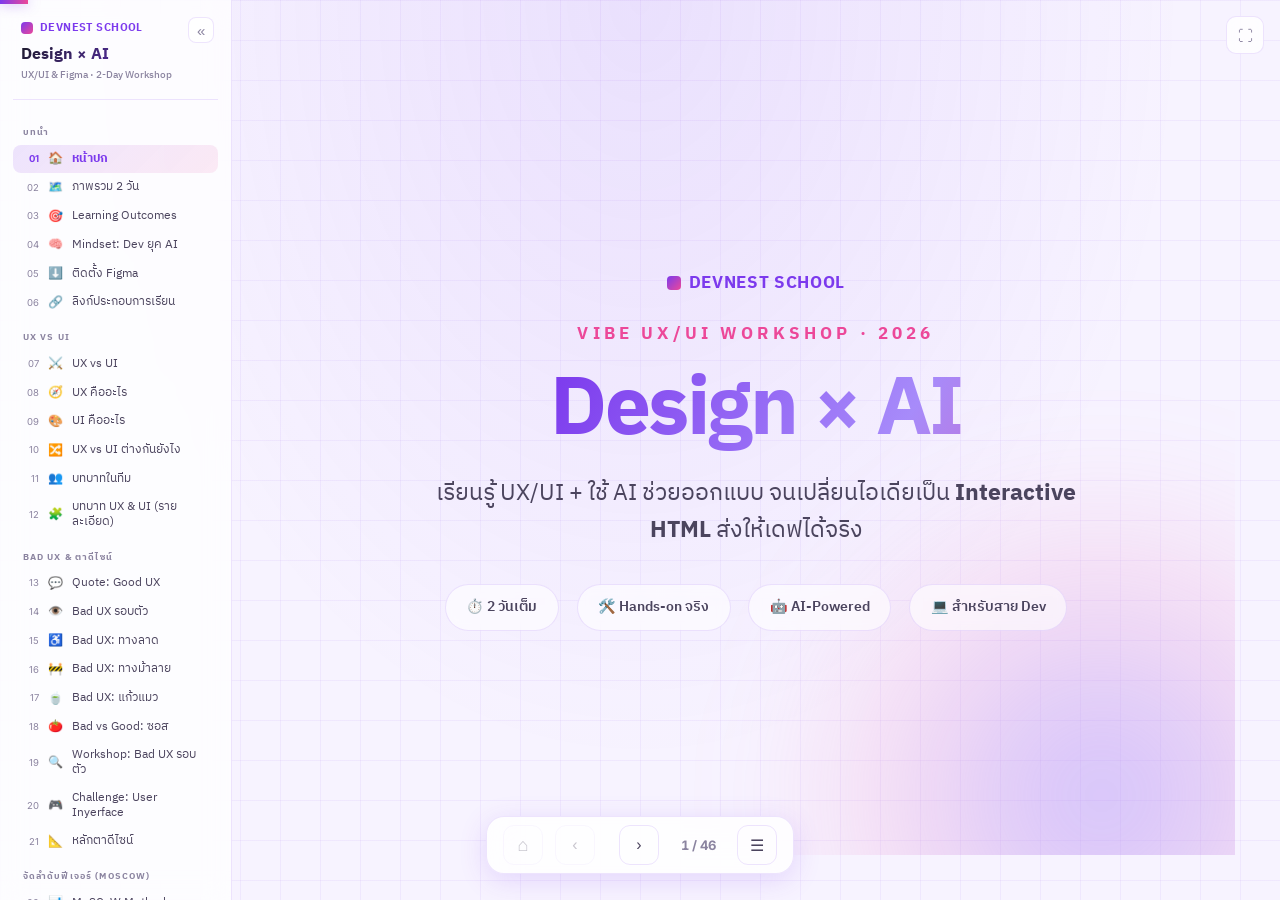
==== index.html @ 83b64055 "Rename workshop file to index.html" ====
<!DOCTYPE html>
<html lang="th">
<head>
<meta charset="UTF-8">
<meta name="viewport" content="width=device-width, initial-scale=1.0">
<title>Design × AI — Vibe UX/UI Workshop · DevNest</title>
<style>
@import url('https://fonts.googleapis.com/css2?family=IBM+Plex+Sans+Thai:wght@300;400;500;600;700&family=Inter:wght@300;400;500;600;700;800;900&display=swap');

:root{
  --primary:#7C3AED; --primary-dark:#5B21B6; --primary-light:#A78BFA;
  --secondary:#EC4899; --secondary-dark:#DB2777; --secondary-light:#F472B6;
  --accent-orange:#F59E0B; --accent-red:#EF4444; --accent-purple:#8B5CF6;
  --accent-pink:#EC4899; --accent-amber:#FBBF24; --accent-cyan:#06B6D4;
  --bg-dark:#F7F3FF; --bg-card:rgba(124,58,237,0.05); --bg-card-hover:rgba(124,58,237,0.10);
  --text-primary:#1E1B2E; --text-secondary:#4B445E; --text-muted:#8B84A0;
  --grid-color:rgba(124,58,237,0.06); --border-color:rgba(124,58,237,0.13);
  --transition-fast:200ms; --transition-normal:350ms; --transition-slow:500ms;
}
*{margin:0;padding:0;box-sizing:border-box;}
body{font-family:'IBM Plex Sans Thai','Inter',sans-serif;background:var(--bg-dark);color:var(--text-primary);overflow:hidden;width:100vw;height:100vh;-webkit-font-smoothing:antialiased;}

/* Grid bg */
.grid-bg{position:fixed;inset:0;background-image:linear-gradient(var(--grid-color) 1px,transparent 1px),linear-gradient(90deg,var(--grid-color) 1px,transparent 1px);background-size:40px 40px;z-index:0;pointer-events:none;}
.grid-bg::after{content:'';position:absolute;inset:0;background:radial-gradient(ellipse at 50% 0%,var(--bg-card-hover) 0%,transparent 60%);}

/* Floating animated blobs */
.blob{position:fixed;border-radius:50%;filter:blur(70px);opacity:0.40;z-index:0;pointer-events:none;}
.blob.b1{width:46vw;height:46vw;left:-12vw;top:-14vw;background:radial-gradient(circle,#A78BFA,transparent 70%);animation:float1 18s ease-in-out infinite;}
.blob.b2{width:40vw;height:40vw;right:-12vw;bottom:-14vw;background:radial-gradient(circle,#F472B6,transparent 70%);animation:float2 22s ease-in-out infinite;}
.blob.b3{width:30vw;height:30vw;right:18vw;top:-8vw;background:radial-gradient(circle,#22D3EE,transparent 70%);opacity:0.22;animation:float3 26s ease-in-out infinite;}
@keyframes float1{0%,100%{transform:translate(0,0) scale(1)}50%{transform:translate(6vw,5vw) scale(1.12)}}
@keyframes float2{0%,100%{transform:translate(0,0) scale(1)}50%{transform:translate(-5vw,-4vw) scale(1.15)}}
@keyframes float3{0%,100%{transform:translate(0,0) scale(1)}50%{transform:translate(-4vw,4vw) scale(0.9)}}

/* Top progress */
.progress-top{position:fixed;top:0;left:0;height:4px;z-index:120;background:linear-gradient(90deg,var(--primary),var(--secondary));box-shadow:0 0 12px rgba(124,58,237,0.5);transition:width var(--transition-slow) ease;width:0;}

/* App layout + Sidebar */
.app{display:flex;width:100vw;height:100vh;position:relative;z-index:1;}
.sidebar{width:clamp(232px,18vw,300px);flex-shrink:0;height:100vh;overflow-y:auto;background:rgba(255,255,255,0.78);backdrop-filter:blur(12px);border-right:1px solid var(--border-color);padding:clamp(16px,1.5vw,24px) clamp(12px,1vw,16px);transition:margin-left 0.32s cubic-bezier(0.4,0,0.2,1);z-index:60;}
.sidebar.hidden{margin-left:calc(-1 * clamp(232px,18vw,300px));}
.sb-head{position:relative;padding:0 8px clamp(12px,1.2vw,18px);border-bottom:1px solid var(--border-color);margin-bottom:clamp(8px,1vw,14px);}
.sb-collapse{position:absolute;top:-2px;right:4px;width:26px;height:26px;border-radius:8px;border:1px solid var(--border-color);background:#fff;color:var(--text-muted);font-size:15px;line-height:1;cursor:pointer;display:flex;align-items:center;justify-content:center;transition:all 0.2s;}
.sb-collapse:hover{color:var(--primary);border-color:var(--primary);}
.sb-logo{display:flex;align-items:center;gap:7px;font-size:clamp(10px,0.85vw,12px);font-weight:800;letter-spacing:0.04em;color:var(--primary);}
.sb-logo .sq{width:12px;height:12px;border-radius:4px;background:linear-gradient(135deg,var(--primary),var(--secondary));}
.sb-title{font-size:clamp(15px,1.25vw,19px);font-weight:800;margin-top:8px;line-height:1.2;background:linear-gradient(135deg,var(--text-primary),var(--primary));-webkit-background-clip:text;-webkit-text-fill-color:transparent;background-clip:text;}
.sb-sub{font-size:clamp(9px,0.78vw,11px);color:var(--text-muted);margin-top:3px;font-weight:500;}
.sb-nav{display:flex;flex-direction:column;gap:1px;}
.sb-group-label{font-size:clamp(8px,0.68vw,10px);font-weight:800;letter-spacing:0.13em;text-transform:uppercase;color:var(--text-muted);margin:clamp(10px,1vw,15px) 0 4px;padding-left:10px;}
.sb-item{display:flex;align-items:center;gap:9px;padding:6px 10px;border-radius:8px;cursor:pointer;font-size:clamp(10.5px,0.9vw,13px);color:var(--text-secondary);line-height:1.3;transition:background 0.15s,color 0.15s;}
.sb-item:hover{background:var(--bg-card-hover);color:var(--text-primary);}
.sb-item.active{background:linear-gradient(135deg,rgba(124,58,237,0.13),rgba(236,72,153,0.10));color:var(--primary);font-weight:700;}
.sb-item .ix{font-size:9.5px;font-family:'Inter',monospace;color:var(--text-muted);min-width:16px;text-align:right;flex-shrink:0;}
.sb-item.active .ix{color:var(--primary);}
.sb-item .ic{font-size:1.05em;flex-shrink:0;}
.sidebar-toggle{position:fixed;top:14px;left:14px;z-index:70;width:36px;height:36px;border-radius:9px;border:1px solid var(--border-color);background:rgba(255,255,255,0.85);backdrop-filter:blur(8px);color:var(--primary);font-size:16px;cursor:pointer;display:flex;align-items:center;justify-content:center;transition:all 0.2s;opacity:0;pointer-events:none;}
.sidebar.hidden ~ .sidebar-toggle{opacity:1;pointer-events:auto;}
.sidebar-toggle:hover{background:#fff;box-shadow:0 4px 14px rgba(124,58,237,0.18);}
.stage{flex:1;min-width:0;height:100vh;position:relative;overflow:hidden;}

/* Presentation */
.presentation{position:relative;width:100%;height:100%;overflow:hidden;z-index:1;}
.slide{position:absolute;inset:0;display:flex;flex-direction:column;padding:clamp(28px,3.5vw,58px);opacity:0;visibility:hidden;transform:translateX(60px);transition:opacity var(--transition-slow) ease,transform var(--transition-slow) cubic-bezier(0.34,1.56,0.64,1),visibility 0s var(--transition-slow);}
.slide.active{opacity:1;visibility:visible;transform:translateX(0);transition-delay:0s;}
.slide.prev{transform:translateX(-60px);}

/* Header */
.slide-header{display:flex;align-items:center;justify-content:space-between;margin-bottom:clamp(18px,2.2vw,32px);flex-shrink:0;}
.slide-badge{display:inline-flex;align-items:center;gap:8px;padding:6px 15px;border-radius:20px;font-size:clamp(10px,1vw,13px);font-weight:600;text-transform:uppercase;letter-spacing:0.05em;background:var(--bg-card);color:var(--primary);border:1px solid var(--border-color);}
.slide-badge .dot{width:6px;height:6px;border-radius:50%;background:var(--primary);}
.slide-badge.work{background:rgba(236,72,153,0.10);color:var(--secondary-dark);border-color:rgba(236,72,153,0.3);}
.slide-badge.work .dot{background:var(--secondary);}
.slide-badge.d2{background:rgba(6,182,212,0.10);color:#0E7490;border-color:rgba(6,182,212,0.3);}
.slide-badge.d2 .dot{background:var(--accent-cyan);}
.slide-number{font-size:clamp(11px,1vw,14px);font-weight:600;color:var(--text-muted);font-family:'Inter',monospace;}

/* Titles */
.slide-title{font-size:clamp(24px,3.4vw,54px);font-weight:800;line-height:1.13;margin-bottom:clamp(8px,1vw,16px);letter-spacing:-0.02em;background:linear-gradient(135deg,var(--text-primary) 0%,var(--primary) 100%);-webkit-background-clip:text;-webkit-text-fill-color:transparent;background-clip:text;}
.slide-subtitle{font-size:clamp(13px,1.4vw,20px);color:var(--text-secondary);font-weight:400;line-height:1.6;max-width:760px;}
.slide-content{flex:1;display:flex;flex-direction:column;justify-content:center;overflow:hidden;}

/* Cover */
.cover-content{display:flex;flex-direction:column;align-items:center;justify-content:center;text-align:center;gap:clamp(14px,1.8vw,26px);}
.cover-kicker{font-size:clamp(12px,1.3vw,18px);font-weight:700;letter-spacing:0.25em;text-transform:uppercase;color:var(--secondary);}
.cover-title{font-size:clamp(40px,6.4vw,98px);font-weight:900;letter-spacing:-0.03em;line-height:0.98;background:linear-gradient(120deg,var(--primary) 0%,var(--primary-light) 35%,var(--secondary) 70%,var(--accent-amber) 100%);-webkit-background-clip:text;-webkit-text-fill-color:transparent;background-clip:text;animation:shimmer 5s ease infinite;background-size:240% 240%;}
.cover-subtitle{font-size:clamp(14px,1.8vw,25px);color:var(--text-secondary);font-weight:400;max-width:640px;line-height:1.6;}
.cover-roles{display:flex;gap:clamp(10px,1.4vw,20px);margin-top:clamp(6px,1vw,14px);flex-wrap:wrap;justify-content:center;}
.role-chip{padding:clamp(8px,0.8vw,13px) clamp(16px,1.6vw,28px);border-radius:50px;font-size:clamp(11px,1.1vw,15px);font-weight:600;border:1px solid var(--border-color);background:rgba(255,255,255,0.6);backdrop-filter:blur(6px);color:var(--text-secondary);transition:all var(--transition-fast) ease;}
.role-chip:hover{transform:translateY(-3px) scale(1.06);color:var(--primary);box-shadow:0 8px 22px rgba(124,58,237,0.18);}
.cover-logo{font-size:clamp(13px,1.3vw,17px);font-weight:800;letter-spacing:0.04em;color:var(--primary);display:flex;align-items:center;gap:8px;}
.cover-logo .sq{width:14px;height:14px;border-radius:4px;background:linear-gradient(135deg,var(--primary),var(--secondary));}

/* Section divider */
.divider-content{display:flex;flex-direction:column;align-items:center;justify-content:center;text-align:center;gap:clamp(14px,1.6vw,22px);height:100%;position:relative;}
.divider-eyebrow{font-size:clamp(12px,1.3vw,17px);font-weight:700;letter-spacing:0.22em;text-transform:uppercase;color:var(--secondary);}
.divider-title{font-size:clamp(38px,6.2vw,104px);font-weight:900;letter-spacing:-0.03em;line-height:0.98;background:linear-gradient(120deg,var(--primary),var(--secondary),var(--primary-light));-webkit-background-clip:text;-webkit-text-fill-color:transparent;background-clip:text;animation:shimmer 4s ease infinite;background-size:220% 220%;}
.divider-sub{font-size:clamp(14px,1.7vw,23px);color:var(--text-secondary);max-width:680px;line-height:1.55;}
.divider-meme{position:absolute;border-radius:14px;box-shadow:0 16px 40px rgba(30,27,46,0.22);border:5px solid #fff;object-fit:cover;transform:rotate(-6deg);max-height:clamp(120px,20vh,230px);}
.divider-meme.r1{right:clamp(20px,5vw,90px);bottom:clamp(24px,6vh,80px);transform:rotate(7deg);}
.divider-meme.l1{left:clamp(20px,5vw,80px);top:clamp(40px,8vh,110px);transform:rotate(-8deg);}

/* End */
.end-content{display:flex;flex-direction:column;align-items:center;justify-content:center;text-align:center;gap:22px;}
.end-title{font-size:clamp(40px,6.4vw,96px);font-weight:900;background:linear-gradient(135deg,var(--primary),var(--secondary),var(--accent-amber));-webkit-background-clip:text;-webkit-text-fill-color:transparent;background-clip:text;animation:shimmer 3s ease infinite;background-size:220% 220%;}

/* Cards */
.cards-grid{display:grid;gap:clamp(12px,1.4vw,20px);max-width:1240px;margin:0 auto;width:100%;}
.cards-grid.cols-2{grid-template-columns:repeat(2,1fr);}
.cards-grid.cols-3{grid-template-columns:repeat(3,1fr);}
.cards-grid.cols-4{grid-template-columns:repeat(4,1fr);}
.card{padding:clamp(15px,1.7vw,26px);border-radius:16px;border:1px solid var(--border-color);background:rgba(255,255,255,0.55);backdrop-filter:blur(6px);transition:all var(--transition-fast) ease;position:relative;overflow:hidden;}
.card::before{content:'';position:absolute;top:0;left:0;width:100%;height:3px;background:linear-gradient(90deg,var(--primary),var(--secondary));opacity:0;transition:opacity var(--transition-fast) ease;}
.card:hover{transform:translateY(-5px);background:rgba(255,255,255,0.9);box-shadow:0 14px 34px rgba(124,58,237,0.14);}
.card:hover::before{opacity:1;}
.card-icon{font-size:clamp(24px,2.5vw,40px);margin-bottom:clamp(7px,1vw,12px);display:block;}
.card-title{font-size:clamp(13px,1.3vw,18px);font-weight:700;margin-bottom:clamp(4px,0.5vw,8px);}
.card-desc{font-size:clamp(10px,1vw,14px);color:var(--text-secondary);line-height:1.6;}
.card-tag{display:inline-block;padding:3px 10px;border-radius:12px;font-size:clamp(9px,0.8vw,12px);font-weight:600;margin-top:8px;}
.tag-blue{background:var(--bg-card-hover);color:var(--primary);}
.tag-green{background:rgba(16,185,129,0.12);color:#0E9F6E;}
.tag-orange{background:rgba(245,158,11,0.15);color:var(--accent-orange);}
.tag-red{background:rgba(239,68,68,0.12);color:var(--accent-red);}
.tag-pink{background:rgba(236,72,153,0.12);color:var(--secondary-dark);}

/* Flow */
.flow-container{display:flex;flex-direction:column;gap:clamp(12px,1.4vw,20px);max-width:1240px;margin:0 auto;width:100%;}
.flow-row{display:flex;align-items:center;gap:clamp(6px,0.8vw,12px);flex-wrap:wrap;justify-content:center;}
.flow-step{display:flex;align-items:center;gap:clamp(6px,0.6vw,10px);padding:clamp(11px,1.1vw,18px) clamp(15px,1.5vw,24px);border-radius:12px;font-size:clamp(11px,1.1vw,15px);font-weight:600;transition:all var(--transition-fast) ease;white-space:nowrap;border:1px solid var(--border-color);background:rgba(255,255,255,0.6);}
.flow-step:hover{transform:translateY(-3px);background:#fff;box-shadow:0 10px 24px rgba(124,58,237,0.14);}
.flow-step .icon{font-size:clamp(15px,1.5vw,22px);}
.flow-arrow{color:var(--secondary);font-size:clamp(15px,1.6vw,24px);flex-shrink:0;font-weight:800;}

/* Two col */
.two-col{display:grid;grid-template-columns:1fr 1fr;gap:clamp(18px,2.4vw,40px);max-width:1240px;margin:0 auto;width:100%;}
.col-section{display:flex;flex-direction:column;gap:clamp(10px,1.2vw,16px);}
.section-label{font-size:clamp(10px,0.9vw,13px);font-weight:700;text-transform:uppercase;letter-spacing:0.1em;color:var(--text-muted);margin-bottom:clamp(6px,0.8vw,12px);padding-bottom:8px;border-bottom:1px solid var(--border-color);}

/* Bullet */
.bullet-list{list-style:none;display:flex;flex-direction:column;gap:clamp(8px,0.8vw,12px);}
.bullet-list li{display:flex;align-items:flex-start;gap:clamp(8px,0.8vw,12px);font-size:clamp(11px,1.1vw,15px);color:var(--text-secondary);line-height:1.55;}
.bullet-list li .bullet{width:7px;height:7px;border-radius:50%;background:linear-gradient(135deg,var(--primary),var(--secondary));flex-shrink:0;margin-top:7px;}

/* Split / mini cards */
.split-row{display:flex;gap:clamp(10px,1.4vw,22px);justify-content:center;flex-wrap:wrap;}
.mini-card{flex:1;min-width:220px;max-width:380px;padding:clamp(15px,1.6vw,26px);border-radius:16px;border:1px solid var(--border-color);background:rgba(255,255,255,0.6);transition:all var(--transition-fast) ease;}
.mini-card:hover{transform:translateY(-4px);box-shadow:0 12px 30px rgba(124,58,237,0.13);}
.mini-card-title{font-size:clamp(13px,1.3vw,18px);font-weight:700;margin-bottom:10px;display:flex;align-items:center;gap:8px;}
.mini-card ul{list-style:none;display:flex;flex-direction:column;gap:6px;}
.mini-card ul li{font-size:clamp(10px,1vw,14px);color:var(--text-secondary);padding-left:16px;position:relative;line-height:1.5;}
.mini-card ul li::before{content:'\203A';position:absolute;left:0;color:var(--primary);font-weight:800;}

/* Agenda */
.agenda-list{display:flex;flex-direction:column;gap:clamp(10px,1.2vw,16px);max-width:820px;margin:0 auto;width:100%;}
.agenda-item{display:flex;align-items:center;gap:clamp(14px,1.8vw,22px);padding:clamp(13px,1.4vw,22px) clamp(16px,1.8vw,26px);border-radius:16px;border:1px solid var(--border-color);background:rgba(255,255,255,0.6);transition:all var(--transition-fast) ease;}
.agenda-item:hover{transform:translateX(6px);background:#fff;box-shadow:0 10px 26px rgba(124,58,237,0.13);}
.agenda-num{width:clamp(38px,3.6vw,52px);height:clamp(38px,3.6vw,52px);border-radius:14px;display:flex;align-items:center;justify-content:center;font-size:clamp(15px,1.5vw,22px);font-weight:800;flex-shrink:0;color:white;background:linear-gradient(135deg,var(--primary),var(--primary-light));}
.agenda-item:nth-child(2) .agenda-num{background:linear-gradient(135deg,var(--secondary),var(--secondary-light));}
.agenda-text{font-size:clamp(13px,1.4vw,19px);font-weight:700;}
.agenda-sub{font-size:clamp(10px,1vw,14px);color:var(--text-secondary);margin-top:3px;}

/* Quote */
.quote-block{max-width:860px;margin:0 auto;text-align:center;padding:clamp(24px,3.2vw,52px);}
.quote-text{font-size:clamp(20px,2.7vw,40px);font-weight:600;line-height:1.5;color:var(--text-primary);position:relative;}
.quote-text .em{background:linear-gradient(120deg,var(--primary),var(--secondary));-webkit-background-clip:text;-webkit-text-fill-color:transparent;background-clip:text;}
.quote-text::before{content:'\201C';font-size:clamp(60px,7vw,120px);color:var(--primary);opacity:0.16;position:absolute;top:clamp(-30px,-3vw,-46px);left:clamp(-14px,-1.4vw,-26px);font-family:Georgia,serif;line-height:1;}
.quote-author{margin-top:clamp(14px,1.8vw,26px);font-size:clamp(12px,1.2vw,16px);font-weight:600;color:var(--primary);}

/* Definition layout (UX/UI) */
.def-wrap{display:grid;grid-template-columns:0.85fr 1.15fr;gap:clamp(20px,3vw,52px);align-items:center;max-width:1240px;margin:0 auto;width:100%;}
.def-left{display:flex;flex-direction:column;gap:clamp(8px,1vw,16px);}
.def-tag{font-size:clamp(10px,0.9vw,13px);font-weight:700;letter-spacing:0.18em;text-transform:uppercase;color:var(--secondary);}
.def-big{font-size:clamp(48px,7vw,120px);font-weight:900;line-height:0.95;background:linear-gradient(135deg,var(--primary),var(--secondary));-webkit-background-clip:text;-webkit-text-fill-color:transparent;background-clip:text;}
.def-en{font-size:clamp(13px,1.3vw,18px);color:var(--text-muted);font-weight:500;}
.def-quote{padding:clamp(18px,2.2vw,32px);border-radius:18px;background:rgba(255,255,255,0.65);border:1px solid var(--border-color);font-size:clamp(15px,1.7vw,24px);font-weight:600;line-height:1.5;text-align:center;box-shadow:0 12px 30px rgba(124,58,237,0.08);}
.def-quote .em{color:var(--primary);}
.def-cards{display:grid;grid-template-columns:1fr 1fr;gap:clamp(8px,1vw,14px);margin-top:clamp(10px,1.4vw,18px);}
.def-mini{display:flex;align-items:center;gap:10px;padding:clamp(9px,1vw,15px) clamp(11px,1.2vw,18px);border-radius:12px;background:rgba(255,255,255,0.6);border:1px solid var(--border-color);}
.def-mini .di{font-size:clamp(16px,1.7vw,24px);}
.def-mini .dt{font-size:clamp(11px,1.1vw,15px);font-weight:700;}
.def-mini .ds{font-size:clamp(9px,0.85vw,12px);color:var(--text-muted);}
.def-goal{margin-top:clamp(10px,1.4vw,18px);padding:clamp(11px,1.3vw,18px);border-radius:14px;text-align:center;font-weight:700;color:#fff;font-size:clamp(13px,1.3vw,18px);background:linear-gradient(120deg,var(--primary),var(--secondary));}

/* Polaroid (bad UX images) */
.polaroid-row{display:flex;gap:clamp(14px,2.2vw,40px);justify-content:center;align-items:flex-start;flex-wrap:wrap;}
.polaroid{background:#fff;padding:clamp(8px,0.9vw,14px) clamp(8px,0.9vw,14px) clamp(28px,2.6vw,42px);border-radius:6px;box-shadow:0 18px 44px rgba(30,27,46,0.24);transition:all var(--transition-normal) ease;position:relative;}
.polaroid:nth-child(odd){transform:rotate(-3deg);}
.polaroid:nth-child(even){transform:rotate(3deg);}
.polaroid:hover{transform:rotate(0deg) scale(1.05);z-index:5;box-shadow:0 26px 60px rgba(30,27,46,0.32);}
.polaroid img{display:block;max-height:clamp(180px,30vh,340px);max-width:clamp(220px,30vw,420px);object-fit:cover;border-radius:3px;cursor:zoom-in;}
.polaroid .cap{position:absolute;bottom:clamp(6px,0.8vw,12px);left:0;right:0;text-align:center;font-size:clamp(11px,1.1vw,15px);font-weight:600;color:#3a3550;font-family:'IBM Plex Sans Thai',sans-serif;}
.stamp{position:absolute;top:clamp(-10px,-1vw,-16px);right:clamp(-10px,-1vw,-16px);background:var(--accent-red);color:#fff;font-weight:900;font-size:clamp(11px,1.2vw,17px);padding:6px 13px;border-radius:8px;transform:rotate(9deg);box-shadow:0 6px 16px rgba(239,68,68,0.4);letter-spacing:0.05em;z-index:6;}
.stamp.good{background:#10B981;box-shadow:0 6px 16px rgba(16,185,129,0.4);transform:rotate(-7deg);}

/* analysis panel beside image */
.ba-wrap{display:grid;grid-template-columns:1fr 0.95fr;gap:clamp(20px,3vw,56px);align-items:center;max-width:1240px;margin:0 auto;width:100%;}
.ba-points{display:flex;flex-direction:column;gap:clamp(10px,1.2vw,16px);}
.ba-point{display:flex;gap:12px;align-items:flex-start;padding:clamp(11px,1.2vw,18px);border-radius:13px;background:rgba(255,255,255,0.6);border:1px solid var(--border-color);}
.ba-point .em{font-size:clamp(18px,1.9vw,26px);flex-shrink:0;}
.ba-point .tt{font-size:clamp(12px,1.2vw,16px);font-weight:700;margin-bottom:2px;}
.ba-point .dd{font-size:clamp(10px,1vw,13px);color:var(--text-secondary);line-height:1.5;}

/* eq-row (dev mental model) */
.eq-list{display:flex;flex-direction:column;gap:clamp(9px,1.1vw,15px);max-width:1080px;margin:0 auto;width:100%;}
.eq-row{display:grid;grid-template-columns:1fr auto 1fr;gap:clamp(10px,1.4vw,22px);align-items:center;}
.eq-side{padding:clamp(11px,1.2vw,18px) clamp(13px,1.4vw,22px);border-radius:13px;border:1px solid var(--border-color);display:flex;align-items:center;gap:10px;font-weight:700;font-size:clamp(11px,1.2vw,16px);}
.eq-fig{background:rgba(124,58,237,0.08);color:var(--primary);}
.eq-code{background:rgba(6,182,212,0.08);color:#0E7490;font-family:'Inter',monospace;}
.eq-side .ei{font-size:clamp(16px,1.7vw,24px);}
.eq-eq{font-size:clamp(16px,1.7vw,26px);font-weight:900;color:var(--secondary);text-align:center;}

/* VS comparison */
.vs-wrap{position:relative;display:flex;align-items:stretch;justify-content:center;max-width:1120px;margin:0 auto;width:100%;gap:clamp(24px,3.4vw,56px);}
.vs-card{flex:1;background:rgba(255,255,255,0.62);border:1px solid var(--border-color);border-radius:22px;padding:clamp(20px,2.4vw,40px);display:flex;flex-direction:column;gap:clamp(10px,1.2vw,18px);transition:all 0.2s ease;box-shadow:0 10px 30px rgba(124,58,237,0.06);}
.vs-card:hover{transform:translateY(-5px);box-shadow:0 20px 46px rgba(124,58,237,0.14);}
.vs-icon{width:clamp(48px,4.2vw,66px);height:clamp(48px,4.2vw,66px);border-radius:18px;display:flex;align-items:center;justify-content:center;font-size:clamp(24px,2.4vw,36px);color:#fff;box-shadow:0 8px 20px rgba(124,58,237,0.18);}
.vs-title{font-size:clamp(20px,2.2vw,32px);font-weight:800;line-height:1.1;}
.vs-tag{font-size:clamp(10px,1vw,14px);font-weight:700;text-transform:uppercase;letter-spacing:0.08em;margin-top:3px;}
.vs-list{list-style:none;display:flex;flex-direction:column;gap:clamp(9px,1vw,15px);margin-top:clamp(4px,0.6vw,10px);}
.vs-list li{position:relative;padding-left:24px;font-size:clamp(12px,1.2vw,16px);color:var(--text-secondary);line-height:1.5;}
.vs-list li::before{content:'✓';position:absolute;left:0;top:0;font-weight:800;color:var(--primary);}
.vs-card.lo .vs-list li::before{color:#64748B;}
.vs-badge{position:absolute;left:50%;top:50%;transform:translate(-50%,-50%);width:clamp(50px,5vw,76px);height:clamp(50px,5vw,76px);border-radius:50%;background:linear-gradient(135deg,var(--primary),var(--secondary));color:#fff;font-weight:900;font-family:'Inter',sans-serif;display:flex;align-items:center;justify-content:center;font-size:clamp(14px,1.5vw,22px);box-shadow:0 12px 30px rgba(124,58,237,0.32);border:4px solid var(--bg-dark);z-index:4;letter-spacing:0.02em;}

/* highlight box (workshops/challenge) */
.hero-box{max-width:1040px;margin:0 auto;width:100%;border-radius:22px;padding:clamp(20px,2.6vw,40px);background:linear-gradient(135deg,rgba(124,58,237,0.10),rgba(236,72,153,0.10));border:1.5px solid var(--border-color);position:relative;overflow:hidden;}
.hero-box.pink{background:linear-gradient(135deg,rgba(236,72,153,0.13),rgba(245,158,11,0.10));border-color:rgba(236,72,153,0.3);}
.hero-mission{font-size:clamp(10px,0.95vw,13px);font-weight:700;letter-spacing:0.15em;text-transform:uppercase;color:var(--secondary-dark);margin-bottom:8px;}
.hero-title{font-size:clamp(20px,2.6vw,38px);font-weight:800;line-height:1.15;margin-bottom:clamp(10px,1.2vw,16px);}
.hero-desc{font-size:clamp(12px,1.3vw,17px);color:var(--text-secondary);line-height:1.6;margin-bottom:clamp(12px,1.4vw,20px);max-width:760px;}
.hero-chips{display:flex;gap:8px;flex-wrap:wrap;}
.hero-chip{padding:7px 15px;border-radius:30px;font-size:clamp(10px,1vw,14px);font-weight:600;background:#fff;border:1px solid var(--border-color);color:var(--text-secondary);}
.hero-link{display:inline-flex;align-items:center;gap:8px;margin-top:clamp(12px,1.4vw,18px);padding:clamp(10px,1.1vw,15px) clamp(16px,1.8vw,26px);border-radius:30px;background:linear-gradient(135deg,var(--primary),var(--secondary));color:#fff;font-weight:700;font-size:clamp(12px,1.2vw,16px);text-decoration:none;box-shadow:0 10px 26px rgba(124,58,237,0.28);transition:all var(--transition-fast) ease;}
.hero-link:hover{transform:translateY(-3px) scale(1.03);box-shadow:0 16px 34px rgba(124,58,237,0.36);}
.prize{display:inline-flex;align-items:center;gap:8px;margin-top:14px;padding:8px 16px;border-radius:30px;background:rgba(251,191,36,0.18);border:1px solid rgba(251,191,36,0.4);color:#B45309;font-weight:700;font-size:clamp(11px,1.1vw,15px);}

/* pill list (resources/links) */
.link-card{display:flex;align-items:center;gap:clamp(12px,1.4vw,18px);padding:clamp(13px,1.4vw,20px);border-radius:15px;background:rgba(255,255,255,0.6);border:1px solid var(--border-color);transition:all var(--transition-fast) ease;text-decoration:none;color:inherit;cursor:pointer;}
.link-card:hover{transform:translateY(-3px);box-shadow:0 12px 28px rgba(124,58,237,0.16);border-color:var(--primary);}
.link-card:hover .link-ext{color:var(--primary);transform:translate(2px,-2px);}
.link-ext{margin-left:auto;font-size:clamp(15px,1.5vw,20px);color:var(--text-muted);flex-shrink:0;transition:all var(--transition-fast) ease;}
.link-ic{width:clamp(40px,3.6vw,52px);height:clamp(40px,3.6vw,52px);border-radius:13px;display:flex;align-items:center;justify-content:center;font-size:clamp(18px,1.8vw,26px);flex-shrink:0;background:linear-gradient(135deg,var(--primary),var(--secondary));color:#fff;}
.link-t{font-size:clamp(13px,1.3vw,17px);font-weight:700;}
.link-s{font-size:clamp(10px,1vw,13px);color:var(--text-muted);word-break:break-all;}

/* kbd */
.kbd{display:inline-block;padding:2px 9px;border-radius:6px;background:#fff;border:1px solid var(--border-color);border-bottom-width:2px;font-family:'Inter',monospace;font-size:0.85em;font-weight:700;color:var(--primary);}

/* inline hl */
.hl{font-weight:800;}
.hl-blue{color:var(--primary);}.hl-pink{color:var(--secondary-dark);}.hl-orange{color:var(--accent-orange);}.hl-red{color:var(--accent-red);}.hl-cyan{color:#0E7490;}

/* floating meme on content slides */
.corner-meme{position:absolute;border-radius:12px;border:4px solid #fff;box-shadow:0 12px 30px rgba(30,27,46,0.2);max-height:clamp(90px,15vh,170px);object-fit:cover;z-index:2;transform:rotate(5deg);}
.corner-meme.br{right:clamp(18px,3vw,50px);bottom:clamp(60px,9vh,90px);}
.corner-meme.tr{right:clamp(18px,3vw,46px);top:clamp(70px,10vh,110px);transform:rotate(-5deg);}

/* nav bar */
.nav-bar{position:fixed;bottom:clamp(14px,2vw,26px);left:50%;transform:translateX(-50%);display:flex;align-items:center;gap:12px;padding:8px 16px;border-radius:18px;background:rgba(255,255,255,0.85);backdrop-filter:blur(16px);border:1px solid var(--border-color);box-shadow:0 6px 28px rgba(124,58,237,0.16);z-index:100;}
.nav-btn{width:40px;height:40px;border-radius:11px;border:1px solid var(--border-color);background:transparent;color:var(--text-secondary);font-size:16px;cursor:pointer;display:flex;align-items:center;justify-content:center;transition:all var(--transition-fast) ease;}
.nav-btn:hover{background:var(--bg-card-hover);color:var(--primary);}
.nav-btn:active{transform:scale(0.92);}
.nav-btn:disabled{opacity:0.3;cursor:not-allowed;}
.nav-progress{display:flex;align-items:center;gap:4px;}
.nav-dot{width:8px;height:8px;border-radius:50%;background:var(--text-muted);opacity:0.3;transition:all var(--transition-fast) ease;cursor:pointer;}
.nav-dot.active{background:var(--primary);opacity:1;width:22px;border-radius:4px;}
.nav-counter{font-size:13px;font-weight:700;color:var(--text-muted);font-family:'Inter',monospace;font-variant-numeric:tabular-nums;min-width:54px;text-align:center;}

/* dropdown */
.page-dropdown{position:fixed;bottom:clamp(72px,8vw,96px);left:50%;transform:translateX(-50%) translateY(10px);background:rgba(255,255,255,0.97);backdrop-filter:blur(16px);box-shadow:0 8px 34px rgba(124,58,237,0.18);border:1px solid var(--border-color);border-radius:16px;padding:8px;z-index:101;max-height:64vh;overflow-y:auto;min-width:320px;opacity:0;visibility:hidden;transition:all var(--transition-fast) ease;}
.page-dropdown.open{opacity:1;visibility:visible;transform:translateX(-50%) translateY(0);}
.page-dropdown-item{display:flex;align-items:center;gap:10px;padding:8px 14px;border-radius:9px;cursor:pointer;font-size:13px;color:var(--text-secondary);transition:all var(--transition-fast) ease;}
.page-dropdown-item:hover{background:var(--bg-card-hover);color:var(--text-primary);}
.page-dropdown-item.active{background:var(--bg-card-hover);color:var(--primary);font-weight:600;}
.page-dropdown-item .item-num{font-weight:700;font-family:'Inter',monospace;font-size:11px;min-width:24px;text-align:center;padding:2px 6px;border-radius:6px;background:var(--bg-card);}

/* fullscreen */
.fullscreen-btn{position:fixed;top:16px;right:16px;z-index:100;width:38px;height:38px;border-radius:10px;border:1px solid var(--border-color);background:rgba(255,255,255,0.8);backdrop-filter:blur(8px);color:var(--text-muted);font-size:15px;cursor:pointer;display:flex;align-items:center;justify-content:center;transition:all var(--transition-fast) ease;}
.fullscreen-btn:hover{color:var(--primary);}

/* lightbox */
.lightbox-overlay{position:fixed;inset:0;background:rgba(0,0,0,0.85);z-index:200;display:flex;align-items:center;justify-content:center;opacity:0;visibility:hidden;transition:all 0.3s ease;cursor:zoom-out;}
.lightbox-overlay.open{opacity:1;visibility:visible;}
.lightbox-overlay img{max-width:92vw;max-height:90vh;object-fit:contain;border-radius:12px;}

/* anims */
@keyframes shimmer{0%,100%{background-position:0% 50%}50%{background-position:100% 50%}}
@keyframes fadeInUp{from{opacity:0;transform:translateY(22px)}to{opacity:1;transform:translateY(0)}}
.slide.active .anim-item{animation:fadeInUp 0.55s ease forwards;opacity:0;}
.slide.active .anim-item:nth-child(1){animation-delay:0.08s}
.slide.active .anim-item:nth-child(2){animation-delay:0.16s}
.slide.active .anim-item:nth-child(3){animation-delay:0.24s}
.slide.active .anim-item:nth-child(4){animation-delay:0.32s}
.slide.active .anim-item:nth-child(5){animation-delay:0.40s}
.slide.active .anim-item:nth-child(6){animation-delay:0.48s}
.slide.active .anim-item:nth-child(7){animation-delay:0.56s}
.slide.active .anim-item:nth-child(8){animation-delay:0.64s}
.slide.active .anim-item:nth-child(9){animation-delay:0.72s}
.slide.active .anim-item:nth-child(10){animation-delay:0.80s}

@media (prefers-reduced-motion:reduce){*,*::before,*::after{animation-duration:0.01ms !important;animation-iteration-count:1 !important;transition-duration:0.01ms !important;}}

::-webkit-scrollbar{width:5px;height:5px;}
::-webkit-scrollbar-track{background:transparent;}
::-webkit-scrollbar-thumb{background:var(--primary-light);border-radius:4px;}

/* ===== Showcase (big image) slides — clean light ===== */
.slide.cinema{background:transparent;}
.showcase{position:relative;flex:1;display:flex;flex-direction:row;align-items:center;align-content:center;justify-content:center;gap:clamp(16px,2vw,32px);width:100%;min-height:0;flex-wrap:wrap;}
.glow-ring{display:none;}
.showcase-img{position:relative;z-index:1;max-height:min(72vh,80%);max-width:58%;height:auto;width:auto;object-fit:contain;border-radius:16px;border:1px solid var(--border-color);box-shadow:0 24px 60px rgba(30,27,46,0.16);cursor:zoom-in;transition:transform 0.4s cubic-bezier(0.34,1.56,0.64,1);}
.showcase-img:hover{transform:scale(1.02);}
.showcase-pair{position:relative;z-index:1;display:flex;gap:clamp(14px,2vw,32px);align-items:center;justify-content:center;flex-wrap:wrap;}
.showcase-pair .showcase-img{max-height:min(62vh,66%);max-width:30vw;}

/* Analysis card — light */
.glass-card{position:relative;z-index:3;max-width:min(36%,400px);background:rgba(255,255,255,0.72);backdrop-filter:blur(8px);border:1px solid var(--border-color);border-radius:20px;padding:clamp(16px,1.8vw,28px);box-shadow:0 18px 44px rgba(124,58,237,0.10);}
.glass-card .gc-title{color:var(--text-primary);font-weight:800;font-size:clamp(14px,1.4vw,20px);margin-bottom:clamp(8px,0.9vw,14px);line-height:1.25;}
.glass-card .gc-list{display:flex;flex-direction:column;gap:clamp(8px,0.9vw,13px);}
.glass-card .gc-item{display:flex;gap:10px;align-items:flex-start;color:var(--text-secondary);font-size:clamp(11px,1.05vw,14px);line-height:1.5;}
.glass-card .gc-item .em{font-size:1.25em;flex-shrink:0;}
.glass-card .gc-item b{color:var(--text-primary);}

/* XL stamp */
.stamp-xl{position:absolute;z-index:4;top:clamp(6px,3vh,30px);left:clamp(6px,2vw,30px);background:var(--accent-red);color:#fff;font-weight:900;font-size:clamp(18px,2.4vw,40px);padding:clamp(7px,0.9vw,15px) clamp(14px,1.6vw,28px);border-radius:14px;transform:rotate(-8deg);box-shadow:0 14px 36px rgba(239,68,68,0.4);letter-spacing:0.06em;border:4px solid #fff;font-family:'Inter',sans-serif;animation:stampIn 0.6s cubic-bezier(0.34,1.8,0.5,1) both;}
.stamp-xl.good{background:#10B981;box-shadow:0 14px 36px rgba(16,185,129,0.4);transform:rotate(7deg);}
@keyframes stampIn{0%{transform:rotate(-8deg) scale(2.2);opacity:0}60%{opacity:1}100%{transform:rotate(-8deg) scale(1);opacity:1}}

/* Pulse orb (cover) */
.pulse-orb{position:absolute;top:50%;left:50%;width:54vw;height:54vw;max-width:720px;max-height:720px;border-radius:50%;background:radial-gradient(circle,rgba(167,139,250,0.5),rgba(244,114,182,0.16) 45%,transparent 68%);filter:blur(55px);z-index:0;pointer-events:none;animation:pulseOrb 4.5s ease-in-out infinite;}
@keyframes pulseOrb{0%,100%{transform:translate(-50%,-50%) scale(1);opacity:0.5}50%{transform:translate(-50%,-50%) scale(1.16);opacity:0.8}}
@keyframes pulseGlow{0%,100%{transform:scale(1);opacity:0.55}50%{transform:scale(1.18);opacity:0.85}}
.cover-content{position:relative;}
.cover-content>*:not(.pulse-orb){position:relative;z-index:1;}

/* ===== Mobile ===== */
@media (max-width:768px){
  .slide.cinema{box-shadow:inset 0 0 120px rgba(0,0,0,0.6);}
  .showcase-img{max-height:48vh;max-width:92%;}
  .showcase-pair{flex-direction:column;}
  .showcase-pair .showcase-img{max-width:88vw;max-height:34vh;}
  .glass-card{position:static;max-width:100%;margin-top:14px;}
  .stamp-xl{font-size:clamp(16px,6vw,26px);top:8px;left:8px;}
  .pulse-orb{width:90vw;height:90vw;}
  .showcase{flex-direction:column;justify-content:flex-start;}
  body{overflow-y:auto;overflow-x:hidden;}
  .blob{opacity:0.25;}
  .presentation{width:100vw;height:100vh;height:100dvh;max-height:none;max-width:none;}
  .slide{padding:clamp(16px,4vw,28px);padding-bottom:clamp(74px,14vw,100px);overflow-y:auto;overflow-x:hidden;-webkit-overflow-scrolling:touch;}
  .slide-content{overflow:visible;min-height:0;}
  .slide-header{margin-bottom:12px;}
  .slide-title{font-size:clamp(22px,6vw,32px);}
  .slide-subtitle{font-size:clamp(13px,3.5vw,16px);max-width:100%;}
  .cover-title{font-size:clamp(34px,11vw,56px);}
  .cover-subtitle{font-size:clamp(13px,3.5vw,18px);max-width:100%;}
  .cover-roles{gap:8px;}
  .role-chip{font-size:clamp(11px,2.8vw,14px);padding:6px 14px;}
  .divider-title{font-size:clamp(38px,13vw,68px);}
  .divider-sub{font-size:clamp(14px,4vw,18px);}
  .divider-meme{position:static;transform:rotate(0)!important;margin-top:14px;max-height:30vh;}
  .end-title{font-size:clamp(32px,10vw,56px);}
  .cards-grid.cols-2,.cards-grid.cols-3,.cards-grid.cols-4{grid-template-columns:1fr;}
  .card{padding:14px;}
  .flow-row{flex-direction:column;gap:6px;}
  .flow-step{white-space:normal;text-align:center;justify-content:center;width:100%;}
  .flow-arrow{transform:rotate(90deg);}
  .two-col{grid-template-columns:1fr;gap:16px;}
  .split-row{flex-direction:column;}
  .mini-card{min-width:100%;max-width:100%;}
  .agenda-item{padding:12px 14px;gap:10px;}
  .agenda-num{width:36px;height:36px;font-size:15px;}
  .agenda-text{font-size:clamp(13px,3.4vw,16px);}
  .def-wrap{grid-template-columns:1fr;gap:16px;text-align:center;}
  .def-big{font-size:clamp(60px,20vw,90px);}
  .def-cards{grid-template-columns:1fr 1fr;}
  .ba-wrap{grid-template-columns:1fr;gap:18px;}
  .eq-row{grid-template-columns:1fr;gap:5px;}
  .eq-eq{transform:rotate(90deg);}
  .polaroid-row{gap:18px;}
  .polaroid img{max-width:80vw;max-height:34vh;}
  .corner-meme{display:none;}
  .quote-text{font-size:clamp(17px,5vw,26px);}
  .nav-bar{gap:6px;padding:6px 10px;bottom:10px;border-radius:12px;}
  .nav-btn{width:34px;height:34px;font-size:14px;}
  .nav-progress{display:none;}
  .nav-counter{font-size:12px;min-width:42px;}
  .page-dropdown{min-width:240px;bottom:60px;}
  .fullscreen-btn{display:none;}
  .hero-title{font-size:clamp(19px,5.5vw,28px);}
}
@media (min-width:769px) and (max-width:1024px){
  .cards-grid.cols-4{grid-template-columns:repeat(2,1fr);}
  .sidebar{width:clamp(200px,24vw,240px);}
}
@media (max-width:768px){
  .sidebar{position:fixed;left:0;top:0;width:min(82vw,300px);box-shadow:0 0 50px rgba(30,27,46,0.3);z-index:200;}
  .sidebar.hidden{margin-left:0;transform:translateX(-105%);}
  .sidebar-toggle{opacity:1 !important;pointer-events:auto !important;}
  .showcase{flex-direction:column;justify-content:flex-start;gap:14px;}
  .showcase-img{max-width:92%;max-height:46vh;}
  .glass-card{max-width:100%;}
  .vs-wrap{flex-direction:column;gap:34px;}
  .vs-badge{top:auto;left:50%;}
}
/* ===== User Inyerface challenge (slide 19) ===== */
button.hero-link{border:none;cursor:pointer;font-family:inherit;}
.uiy-timer{margin-top:clamp(14px,1.8vw,22px);display:flex;flex-direction:column;gap:clamp(12px,1.5vw,18px);align-items:center;}
.uiy-timer[hidden]{display:none;}
.uiy-clocks{display:flex;gap:clamp(14px,2vw,30px);flex-wrap:wrap;justify-content:center;}
.uiy-clock{background:rgba(255,255,255,0.72);border:1px solid var(--border-color);border-radius:16px;padding:clamp(10px,1.2vw,14px) clamp(18px,2vw,26px);min-width:clamp(120px,13vw,150px);text-align:center;}
.uiy-clock-label{font-size:clamp(10px,0.95vw,13px);font-weight:700;letter-spacing:0.04em;color:var(--text-muted);margin-bottom:5px;}
.uiy-countdown,.uiy-stopwatch{font-size:clamp(30px,4.2vw,48px);font-weight:800;font-family:'Inter',monospace;line-height:1;letter-spacing:0.01em;}
.uiy-countdown{color:var(--primary);}
.uiy-stopwatch{color:var(--text-primary);}
.uiy-countdown.danger{color:#DC2626;animation:uiyPulse 1s ease infinite;}
@keyframes uiyPulse{0%,100%{opacity:1}50%{opacity:0.4}}
.uiy-done-btn{padding:13px 36px;border-radius:30px;border:none;font-size:clamp(15px,1.5vw,18px);font-weight:800;color:#fff;background:linear-gradient(135deg,#10B981,#059669);cursor:pointer;box-shadow:0 8px 22px rgba(16,185,129,0.3);transition:transform 0.15s ease;}
.uiy-done-btn:hover{transform:translateY(-2px) scale(1.02);}
.uiy-overlay{position:fixed;inset:0;z-index:300;display:none;align-items:center;justify-content:center;background:rgba(20,16,40,0.74);backdrop-filter:blur(6px);padding:20px;}
.uiy-overlay.open{display:flex;}
.uiy-card{background:#fff;border-radius:22px;padding:clamp(24px,3vw,40px);max-width:440px;width:100%;text-align:center;box-shadow:0 24px 70px rgba(0,0,0,0.32);border:1px solid var(--border-color);}
.uiy-card.win{background:linear-gradient(160deg,#ffffff,#FDF2F8);}
.uiy-card-icon{font-size:clamp(40px,5vw,58px);margin-bottom:10px;line-height:1;}
.uiy-card-title{font-size:clamp(18px,2vw,26px);font-weight:800;margin-bottom:10px;color:var(--text-primary);line-height:1.25;}
.uiy-card-desc{font-size:clamp(13px,1.3vw,16px);color:var(--text-secondary);line-height:1.6;margin-bottom:14px;}
.uiy-warn{font-size:clamp(12px,1.2vw,15px);font-weight:700;color:#B45309;background:rgba(245,158,11,0.12);border:1px solid rgba(245,158,11,0.38);border-radius:12px;padding:10px 14px;margin-bottom:16px;line-height:1.5;}
.uiy-input{width:100%;padding:13px 16px;border-radius:12px;border:2px solid var(--border-color);font-size:16px;text-align:center;margin-bottom:12px;outline:none;transition:border-color 0.2s ease;box-sizing:border-box;}
.uiy-input:focus{border-color:var(--primary);}
.uiy-input.shake{animation:uiyShake 0.4s;}
@keyframes uiyShake{0%,100%{transform:translateX(0)}20%,60%{transform:translateX(-7px)}40%,80%{transform:translateX(7px)}}
.uiy-error{font-size:14px;font-weight:700;color:#DC2626;margin-bottom:12px;}
.uiy-card-actions{display:flex;gap:10px;justify-content:center;flex-wrap:wrap;}
.uiy-btn-primary{padding:12px 28px;border-radius:30px;border:none;font-size:15px;font-weight:700;color:#fff;background:linear-gradient(135deg,var(--primary),var(--secondary));cursor:pointer;transition:transform 0.15s ease,box-shadow 0.15s ease;}
.uiy-btn-primary:hover{transform:translateY(-2px);box-shadow:0 8px 22px rgba(124,58,237,0.3);}
.uiy-btn-ghost{padding:12px 24px;border-radius:30px;border:1px solid var(--border-color);background:#fff;font-size:14px;font-weight:600;color:var(--text-secondary);cursor:pointer;transition:background 0.15s ease;}
.uiy-btn-ghost:hover{background:var(--bg-card);}
.uiy-final-time{font-size:clamp(24px,3.4vw,38px);font-weight:800;font-family:'Inter',monospace;color:var(--primary);margin-bottom:14px;letter-spacing:0.02em;}
/* ===== Command setup slides (Day 2) ===== */
.code-block{background:#1E1B2E;color:#EDE9FB;border-radius:12px;padding:clamp(12px,1.4vw,18px) clamp(14px,1.7vw,22px);font-family:ui-monospace,SFMono-Regular,Menlo,Consolas,monospace;font-size:clamp(11px,1.05vw,14.5px);line-height:1.75;text-align:left;overflow-x:auto;border:1px solid rgba(255,255,255,0.09);box-shadow:0 8px 24px rgba(30,27,46,0.16);}
.code-block .c-cmt{color:#8E88AD;}
.code-block .c-prompt{color:#34D399;font-weight:700;}
.code-block .c-cmd{color:#C4B5FD;font-weight:700;}
.steps{display:flex;flex-direction:column;gap:clamp(12px,1.5vw,20px);max-width:840px;margin:0 auto;width:100%;text-align:left;}
.step{display:flex;gap:clamp(12px,1.4vw,18px);align-items:flex-start;}
.step-num{flex-shrink:0;width:clamp(30px,3vw,38px);height:clamp(30px,3vw,38px);border-radius:50%;background:linear-gradient(135deg,var(--primary),var(--secondary));color:#fff;font-weight:800;display:flex;align-items:center;justify-content:center;font-size:clamp(13px,1.3vw,17px);margin-top:2px;}
.step-body{flex:1;min-width:0;}
.step-title{font-weight:700;font-size:clamp(13px,1.35vw,18px);margin-bottom:3px;}
.step-sub{font-size:clamp(11px,1.05vw,14px);color:var(--text-secondary);margin-bottom:9px;line-height:1.55;}
.tip-box{background:rgba(251,191,36,0.14);border:1px solid rgba(251,191,36,0.42);border-radius:10px;padding:9px 14px;font-size:clamp(11px,1.05vw,14px);color:#92560B;text-align:left;line-height:1.55;}
</style>
</head>
<body>

<div class="grid-bg"></div>

<div class="app">
<aside class="sidebar" id="sidebar">
  <div class="sb-head">
    <button class="sb-collapse" id="sbCollapse" title="ซ่อนเมนู">&#x00AB;</button>
    <div class="sb-logo"><span class="sq"></span> DEVNEST SCHOOL</div>
    <div class="sb-title">Design × AI</div>
    <div class="sb-sub">UX/UI &amp; Figma · 2-Day Workshop</div>
  </div>
  <nav class="sb-nav" id="sbNav"></nav>
</aside>
<button class="sidebar-toggle" id="sbToggle" title="ซ่อน/แสดงเมนู">&#x2630;</button>

<main class="stage">
<div class="progress-top" id="progressTop"></div>
<div class="presentation" id="presentation">

  <!-- 0 COVER -->
  <div class="slide active" data-slide="0">
    <div class="slide-content cover-content">
      <div class="pulse-orb"></div>
      <div class="cover-logo anim-item"><span class="sq"></span> DEVNEST SCHOOL</div>
      <div class="cover-kicker anim-item">Vibe UX/UI Workshop · 2026</div>
      <div class="cover-title anim-item">Design × AI</div>
      <div class="cover-subtitle anim-item">เรียนรู้ UX/UI + ใช้ AI ช่วยออกแบบ จนเปลี่ยนไอเดียเป็น <b>Interactive HTML</b> ส่งให้เดฟได้จริง</div>
      <div class="cover-roles">
        <div class="role-chip anim-item">⏱️ 2 วันเต็ม</div>
        <div class="role-chip anim-item">🛠️ Hands-on จริง</div>
        <div class="role-chip anim-item">🤖 AI-Powered</div>
        <div class="role-chip anim-item">💻 สำหรับสาย Dev</div>
      </div>
    </div>
  </div>

  <!-- 1 AGENDA -->
  <div class="slide" data-slide="1">
    <div class="slide-header"><div class="slide-badge"><span class="dot"></span>Course Overview</div><div class="slide-number">02</div></div>
    <div class="slide-title">2 วันนี้เราจะไปไหนกัน</div>
    <div class="slide-subtitle" style="margin-bottom:clamp(14px,1.8vw,26px)">จากพื้นฐาน → ใช้ AI → ส่งมอบงานจริง</div>
    <div class="slide-content">
      <div class="agenda-list">
        <div class="agenda-item anim-item" style="align-items:flex-start">
          <div class="agenda-num">1</div>
          <div>
            <div class="agenda-text">Day 1 — ดีไซน์เป็น เห็นภาพ ใช้ Figma ได้</div>
            <div class="agenda-sub">ปูพื้นฐาน UX/UI → ฝึก "ตาดีไซน์" → ลงมือใช้ Figma &amp; FigJam จริง</div>
            <div class="hero-chips" style="margin-top:10px">
              <span class="hero-chip">UX vs UI &amp; บทบาทในทีม</span>
              <span class="hero-chip">ตาดีไซน์ + วิเคราะห์ Bad UX</span>
              <span class="hero-chip">User Inyerface Challenge</span>
              <span class="hero-chip">MoSCoW จัดลำดับฟีเจอร์</span>
              <span class="hero-chip">Figma &amp; FigJam จากศูนย์</span>
              <span class="hero-chip">Wireframe Lo-fi → Hi-fi</span>
            </div>
          </div>
        </div>
        <div class="agenda-item anim-item" style="align-items:flex-start">
          <div class="agenda-num">2</div>
          <div>
            <div class="agenda-text">Day 2 — AI → Interactive HTML → ส่งเดฟ</div>
            <div class="agenda-sub">เปลี่ยนดีไซน์เป็นของจริงที่กดได้ แล้วส่งมอบให้เดฟใช้ต่อ</div>
            <div class="hero-chips" style="margin-top:10px">
              <span class="hero-chip">AI Landscape &amp; Pipeline</span>
              <span class="hero-chip">Figma Make · Google Stitch · Claude</span>
              <span class="hero-chip">อ่าน/วิจารณ์งาน AI ออก</span>
              <span class="hero-chip">Prompt ให้ได้ HTML ที่ดี</span>
              <span class="hero-chip">ส่งมอบให้เดฟ (Handoff)</span>
              <span class="hero-chip">Capstone Project</span>
            </div>
          </div>
        </div>
      </div>
      <div style="text-align:center;margin-top:clamp(12px,1.6vw,20px);font-size:clamp(11px,1.1vw,15px);color:var(--text-secondary)" class="anim-item">⏱️ 2 วันเต็ม · 🛠️ ลงมือทำจริงทุกช่วง · 👥 มี Workshop กลุ่ม + Challenge ตลอดคอร์ส</div>
    </div>
  </div>

  <!-- 2 LEARNING OUTCOMES -->
  <div class="slide" data-slide="2">
    <div class="slide-header"><div class="slide-badge"><span class="dot"></span>Goals</div><div class="slide-number">03</div></div>
    <div class="slide-title">จบคอร์สนี้ น้องจะทำอะไรได้</div>
    <div class="slide-content">
      <div class="cards-grid cols-2">
        <div class="card anim-item"><span class="card-icon">👁️</span><div class="card-title">มี "ตาดีไซน์"</div><div class="card-desc">มองออกว่างานไหนสวย/ใช้ง่าย/ห่วย และบอกได้ว่าเพราะอะไร</div></div>
        <div class="card anim-item"><span class="card-icon">🎨</span><div class="card-title">ใช้ Figma & FigJam ได้</div><div class="card-desc">รู้จัก interface, ทำ wireframe และ brainstorm เป็น</div></div>
        <div class="card anim-item"><span class="card-icon">🤖</span><div class="card-title">ใช้ AI ช่วยออกแบบ</div><div class="card-desc">Figma Make, Stitch, Claude — generate แล้วสั่งแก้ให้ดีขึ้น</div></div>
        <div class="card anim-item"><span class="card-icon">🚀</span><div class="card-title">ส่งงานเป็น HTML</div><div class="card-desc">เปลี่ยนดีไซน์เป็น interactive HTML mockup ส่งให้เดฟใช้จริง</div></div>
      </div>
    </div>
  </div>

  <!-- 3 WHY DEV + AI -->
  <div class="slide" data-slide="3">
    <div class="slide-header"><div class="slide-badge"><span class="dot"></span>Mindset</div><div class="slide-number">04</div></div>
    <div class="slide-title">ยุคนี้ "เดฟ" ออกแบบเองได้แล้ว</div>
    <div class="slide-subtitle" style="margin-bottom:clamp(14px,1.8vw,26px)">AI ทำงานพิกเซลให้เร็วขึ้นเรื่อยๆ — สิ่งที่มีค่าขึ้นคือ <b>"การตัดสินใจว่าอะไรดี"</b></div>
    <div class="slide-content">
      <img class="corner-meme br" src="img/img_other/image%20copy%206.png" alt="roll safe meme" style="max-height:clamp(120px,21vh,210px);" onclick="openLightbox(this.src)">
      <div class="cards-grid cols-2" style="max-width:980px">
        <div class="card anim-item" style="border-color:rgba(148,163,184,0.45)">
          <span class="card-icon">🐢</span>
          <div class="card-title">เมื่อก่อน</div>
          <div class="card-desc">• เดฟต้องรอดีไซเนอร์ส่งไฟล์<br>• ลงมือปั้นพิกเซลทุกอย่างเอง ช้า<br>• ทำ UI สวยๆ ต้องเก่งเครื่องมือมาก</div>
        </div>
        <div class="card anim-item" style="border-color:rgba(124,58,237,0.4)">
          <span class="card-icon">⚡</span>
          <div class="card-title">ยุค AI</div>
          <div class="card-desc">• พิมพ์ prompt → ได้ UI ใน 10 วิ<br>• เดฟทำ mockup ส่งทีมเองได้<br>• ทักษะใหม่ = <span class="hl hl-blue">กำกับ AI + ตัดสินงานเป็น</span></div>
        </div>
      </div>
      <div style="text-align:center;margin-top:clamp(12px,1.6vw,22px);font-size:clamp(11px,1.1vw,15px);color:var(--text-secondary)" class="anim-item">💡 AI ทำพิกเซลให้เร็วขึ้น — คุณค่าใหม่ของเดฟคือ <b>"ตาดีไซน์" + ตัดสินใจว่าอะไรดี</b></div>
    </div>
  </div>

  <!-- 4 SETUP FIGMA (keep) -->
  <div class="slide" data-slide="4">
    <div class="slide-header"><div class="slide-badge"><span class="dot"></span>Setup Guide</div><div class="slide-number">05</div></div>
    <div class="slide-title">วิธีติดตั้ง Figma</div>
    <div class="slide-subtitle" style="margin-bottom:clamp(14px,1.8vw,24px)">ติดตั้งให้พร้อมก่อนเริ่มลงมือ</div>
    <div class="slide-content">
      <div class="cards-grid cols-3">
        <div class="card anim-item"><span class="card-icon">🪟</span><div class="card-title">Windows / macOS</div><div class="card-desc">เข้า <b>figma.com/downloads</b> → โหลด Desktop App → ติดตั้งและ Login</div><span class="card-tag tag-blue">Full Features</span></div>
        <div class="card anim-item"><span class="card-icon">🌐</span><div class="card-title">Web Browser</div><div class="card-desc">เข้า <b>figma.com</b> → Sign up / Login → ใช้งานได้ทันที ไม่ต้องติดตั้ง</div><span class="card-tag tag-green">No Install</span></div>
        <div class="card anim-item"><span class="card-icon">📱</span><div class="card-title">Mobile App</div><div class="card-desc">โหลดจาก App Store / Play Store — เน้นดูงาน (Mirror) & คอมเมนต์</div><span class="card-tag tag-orange">Preview เท่านั้น</span></div>
      </div>
      <div style="text-align:center;margin-top:clamp(12px,1.6vw,22px);font-size:clamp(11px,1.1vw,15px);color:var(--text-muted)" class="anim-item">💡 แนะนำ <b>Desktop App</b> + RAM 8GB ขึ้นไป เพื่อทำงานออกแบบหลัก</div>
    </div>
  </div>

  <!-- 5 LINKS (keep) -->
  <div class="slide" data-slide="5">
    <div class="slide-header"><div class="slide-badge"><span class="dot"></span>Resources</div><div class="slide-number">06</div></div>
    <div class="slide-title">ลิงก์ประกอบการเรียน</div>
    <div class="slide-subtitle" style="margin-bottom:clamp(14px,1.8vw,24px)">เปิดเตรียมไว้ในแท็บ จะได้ทำตามทัน</div>
    <div class="slide-content">
      <div style="display:flex;flex-direction:column;gap:clamp(12px,1.4vw,18px);max-width:820px;width:100%;margin:0 auto">
        <a class="link-card anim-item" href="https://www.figma.com/board/wuCbBhsms4gowGz0xRIWcP/Brainstorm---Devnest?node-id=0-1" target="_blank" rel="noopener">
          <div class="link-ic">🧠</div><div><div class="link-t">FigJam — Brainstorm</div><div class="link-s">สำหรับ brainstorm + MoSCoW</div></div><span class="link-ext">↗</span>
        </a>
        <a class="link-card anim-item" href="https://www.figma.com/design/fAuz4fukcG9NNrAFFJ8zk0/Figma-Begin---DevNest?node-id=5-2&t=2OetLt17QNctv0EQ-1" target="_blank" rel="noopener">
          <div class="link-ic">🎨</div><div><div class="link-t">Workshop Figma</div><div class="link-s">ไฟล์งานสำหรับลงมือทำใน Figma</div></div><span class="link-ext">↗</span>
        </a>
      </div>
    </div>
  </div>

  <!-- 6 DIVIDER UX vs UI -->
  <div class="slide cinema" data-slide="6">
    <div class="slide-content divider-content">
      <img class="divider-meme r1" src="img/img_other/image%20copy%203.png" alt="dicaprio ux ui meme" style="max-height:clamp(180px,32vh,360px);">
      <div class="divider-eyebrow anim-item">Part 1 · Fundamentals</div>
      <div class="divider-title anim-item">UX vs UI</div>
      <div class="divider-sub anim-item">"…there is a difference?" — ใช่ มันต่างกันจริงๆ มาดูกัน</div>
    </div>
  </div>

  <!-- 7 UX คืออะไร (keep) -->
  <div class="slide" data-slide="7">
    <div class="slide-header"><div class="slide-badge"><span class="dot"></span>Definition</div><div class="slide-number">08</div></div>
    <div class="slide-content">
      <div class="def-wrap">
        <div class="def-left anim-item">
          <div class="def-tag">User Experience</div>
          <div class="def-big">UX</div>
          <div class="def-en">การออกแบบ "ประสบการณ์" ผู้ใช้</div>
        </div>
        <div class="anim-item">
          <div class="def-quote">"ประสบการณ์โดยรวมของผู้ใช้<br>เมื่อมีการ<span class="em">โต้ตอบ</span>กับผลิตภัณฑ์หรือบริการ"</div>
          <div class="def-cards">
            <div class="def-mini"><span class="di">🎯</span><div><div class="dt">ความต้องการ</div><div class="ds">Needs</div></div></div>
            <div class="def-mini"><span class="di">🔀</span><div><div class="dt">Flow การใช้งาน</div><div class="ds">User Journey</div></div></div>
            <div class="def-mini"><span class="di">👌</span><div><div class="dt">ความง่าย</div><div class="ds">Usability</div></div></div>
            <div class="def-mini"><span class="di">❤️</span><div><div class="dt">ความพึงพอใจ</div><div class="ds">Satisfaction</div></div></div>
          </div>
          <div class="def-goal">ใช้ง่าย · มีประโยชน์ · ตอบโจทย์</div>
        </div>
      </div>
    </div>
  </div>

  <!-- 8 UI คืออะไร (keep) -->
  <div class="slide" data-slide="8">
    <div class="slide-header"><div class="slide-badge"><span class="dot"></span>Definition</div><div class="slide-number">09</div></div>
    <div class="slide-content">
      <div class="def-wrap">
        <div class="def-left anim-item">
          <div class="def-tag">User Interface</div>
          <div class="def-big">UI</div>
          <div class="def-en">การออกแบบ "ส่วนติดต่อ" ผู้ใช้</div>
        </div>
        <div class="anim-item">
          <div class="def-quote">"ส่วนของผลิตภัณฑ์ที่ผู้ใช้<span class="em">มองเห็น</span><br>และสามารถ<span class="em">โต้ตอบ</span>ได้จริงบนหน้าจอ"</div>
          <div class="def-cards">
            <div class="def-mini"><span class="di">📐</span><div><div class="dt">เลย์เอาต์</div><div class="ds">Layout</div></div></div>
            <div class="def-mini"><span class="di">🎨</span><div><div class="dt">สี & ฟอนต์</div><div class="ds">Color & Type</div></div></div>
            <div class="def-mini"><span class="di">🔘</span><div><div class="dt">องค์ประกอบ</div><div class="ds">Buttons & Icons</div></div></div>
            <div class="def-mini"><span class="di">✨</span><div><div class="dt">การตอบสนอง</div><div class="ds">Interaction</div></div></div>
          </div>
          <div class="def-goal">สวยงาม · ชัดเจน · สื่อสารดี</div>
        </div>
      </div>
    </div>
  </div>

  <!-- 9 UX vs UI compare -->
  <div class="slide" data-slide="9">
    <div class="slide-header"><div class="slide-badge"><span class="dot"></span>Compare</div><div class="slide-number">10</div></div>
    <div class="slide-title">แล้วต่างกันยังไง?</div>
    <div class="slide-content">
      <img src="img/img_other/image%20copy%205.png" alt="desire path meme" onclick="openLightbox(this.src)" style="display:block;margin:0 auto clamp(14px,1.8vw,22px);max-height:clamp(150px,27vh,300px);max-width:min(580px,92%);height:auto;border-radius:14px;border:4px solid #fff;box-shadow:0 16px 40px rgba(30,27,46,0.2);cursor:zoom-in;">
      <div class="split-row" style="max-width:980px;margin:0 auto;width:100%">
        <div class="mini-card anim-item">
          <div class="mini-card-title">🧠 UX Design</div>
          <ul>
            <li>โฟกัสที่ "ประสบการณ์" — รู้สึก, ใช้ง่าย</li>
            <li>ดูแล Flow ตั้งแต่ก่อน–ระหว่าง–หลังใช้</li>
            <li>เน้น <b>โครงสร้าง</b> (Structure / IA)</li>
          </ul>
        </div>
        <div class="mini-card anim-item">
          <div class="mini-card-title">🎨 UI Design</div>
          <ul>
            <li>โฟกัสที่ "หน้าตา" — สวย, จัดวาง</li>
            <li>องค์ประกอบที่โต้ตอบได้ (ปุ่ม/ไอคอน)</li>
            <li>เน้น <b>การนำเสนอ</b> (Visual)</li>
          </ul>
        </div>
      </div>
      <div style="text-align:center;margin-top:clamp(12px,1.6vw,22px);font-size:clamp(12px,1.2vw,16px);color:var(--text-secondary)" class="anim-item">🛣️ <b>UX</b> = ทางที่คนเดินจริง · <b>UI</b> = ทางที่เราปูสวยๆ — ดีที่สุดคือตรงกัน</div>
    </div>
  </div>

  <!-- 10 ROLES IN TEAM -->
  <div class="slide cinema" data-slide="10">
    <div class="slide-header"><div class="slide-badge"><span class="dot"></span>Teamwork</div><div class="slide-number">11</div></div>
    <div class="slide-content showcase">
      <div class="glow-ring"></div>
      <img class="showcase-img anim-item" src="img/img_other/image%20copy%202.png" alt="team meme" onclick="openLightbox(this.src)">
      <div class="glass-card anim-item">
        <div class="gc-title">👥 ใครทำอะไรในทีม</div>
        <div class="gc-list">
          <div class="gc-item"><span class="em">🔍</span><span>UX วางโครงสร้าง → 🎨 UI ทำให้สวย</span></div>
          <div class="gc-item"><span class="em">💻</span><span>Dev สร้างของจริง → 🍼 User คือปลายทาง</span></div>
          <div class="gc-item"><span class="em">✨</span><span>ยุค AI: คนเดียวสวมหลายหมวกได้</span></div>
        </div>
      </div>
    </div>
  </div>

  <!-- ROLES & RESPONSIBILITIES (detail) -->
  <div class="slide" data-slide="11">
    <div class="slide-header"><div class="slide-badge"><span class="dot"></span>Roles &amp; Responsibilities</div><div class="slide-number">12</div></div>
    <div class="slide-title">บทบาท UX และ UI ในโปรเจกต์</div>
    <div class="slide-content">
      <div class="two-col" style="max-width:1080px;gap:clamp(16px,2.2vw,34px)">
        <div style="display:flex;flex-direction:column;gap:clamp(12px,1.4vw,18px)">
          <div class="card anim-item" style="border-left:4px solid var(--primary)">
            <div class="card-title" style="font-size:clamp(15px,1.5vw,20px)">🧩 UX: ผู้วางรากฐาน</div>
            <div class="card-desc">รับผิดชอบการค้นหาปัญหา และวางโครงสร้างการใช้งาน</div>
            <div class="hero-chips" style="margin-top:10px">
              <span class="hero-chip">User Research</span>
              <span class="hero-chip">User Persona</span>
              <span class="hero-chip">User Journey</span>
              <span class="hero-chip">Information Architecture</span>
              <span class="hero-chip">Wireframing</span>
              <span class="hero-chip">Usability Testing</span>
            </div>
          </div>
          <div class="card anim-item" style="border-left:4px solid var(--secondary)">
            <div class="card-title" style="font-size:clamp(15px,1.5vw,20px)">🎨 UI: ผู้สร้างสรรค์</div>
            <div class="card-desc">รับผิดชอบการออกแบบหน้าจอให้สวยงาม และสื่อสารได้ชัดเจน</div>
            <div class="hero-chips" style="margin-top:10px">
              <span class="hero-chip">Visual Hierarchy</span>
              <span class="hero-chip">Color &amp; Typography</span>
              <span class="hero-chip">Interactive Elements</span>
              <span class="hero-chip">Design System</span>
              <span class="hero-chip">Prototyping</span>
              <span class="hero-chip">Accessibility (a11y)</span>
            </div>
          </div>
        </div>
        <div class="anim-item" style="display:flex;flex-direction:column;justify-content:center;gap:8px">
          <div class="card" style="display:flex;align-items:center;gap:14px"><span style="font-size:1.7em">🗂️</span><div><div class="card-title" style="margin:0">1. Wireframe / Structure</div><div class="card-desc">UX วางโครงร่าง &amp; flow การใช้งาน</div></div></div>
          <div style="text-align:center;color:var(--text-muted);font-size:20px;line-height:1">↓</div>
          <div class="card" style="display:flex;align-items:center;gap:14px"><span style="font-size:1.7em">🎨</span><div><div class="card-title" style="margin:0">2. Visual Design</div><div class="card-desc">UI ลงสี ฟอนต์ และองค์ประกอบ</div></div></div>
          <div style="text-align:center;color:var(--text-muted);font-size:20px;line-height:1">↓</div>
          <div class="card" style="display:flex;align-items:center;gap:14px"><span style="font-size:1.7em">💻</span><div><div class="card-title" style="margin:0">3. Hand-off to Dev</div><div class="card-desc">ส่งต่อให้เดฟสร้างเป็นของจริง</div></div></div>
          <div style="text-align:center;margin-top:8px;font-size:clamp(11px,1.05vw,14px);color:var(--text-secondary)">ℹ️ UX วางโครงสร้างก่อน → ส่งต่อให้ UI ลงรายละเอียด</div>
        </div>
      </div>
      <div style="text-align:center;margin-top:clamp(12px,1.6vw,20px);font-size:clamp(11px,1.1vw,15px);color:var(--text-secondary)" class="anim-item">🤝 <b>Teamwork:</b> ทำงานวนลูป (Iterate) ร่วมกันตาม Feedback</div>
    </div>
  </div>

  <!-- 11 QUOTE -->
  <div class="slide" data-slide="12">
    <div class="slide-content">
      <div class="quote-block">
        <div class="quote-text anim-item">Good UX is invisible —<br>but <span class="em">bad UX is unforgettable.</span></div>
        <div class="quote-author anim-item">UX ที่ดีจะไม่มีใครสังเกต · แต่ UX ที่แย่จะจำไปตลอด</div>
      </div>
    </div>
  </div>

  <!-- 12 DIVIDER BAD UX -->
  <div class="slide cinema" data-slide="13">
    <div class="slide-content divider-content">
      <img class="divider-meme l1" src="img/img_other/image%20copy%207.png" alt="disaster girl meme">
      <div class="divider-eyebrow anim-item">Train Your Eye 👁️</div>
      <div class="divider-title anim-item">Bad UX<br>อยู่รอบตัวเรา</div>
      <div class="divider-sub anim-item">มาดูตัวอย่างจริง แล้วช่วยกันวิเคราะห์ว่า "พังตรงไหน"</div>
    </div>
  </div>

  <!-- 13 BAD UX stairs -->
  <div class="slide cinema" data-slide="14">
    <div class="slide-header"><div class="slide-badge"><span class="dot"></span>Bad UX · 01</div><div class="slide-number">15</div></div>
    <div class="slide-content showcase">
      <div class="glow-ring"></div>
      <span class="stamp-xl">FAIL</span>
      <img class="showcase-img anim-item" src="img/bad-ux/image.png" alt="steep ramp" onclick="openLightbox(this.src)">
      <div class="glass-card anim-item">
        <div class="gc-title">♿ ทางลาดสำหรับใคร?</div>
        <div class="gc-list">
          <div class="gc-item"><span class="em">🎯</span><span>ติดป้ายว่าเข้าถึงได้ แต่ชันจนรถเข็นขึ้นไม่ได้จริง</span></div>
          <div class="gc-item"><span class="em">💡</span><span>ฟีเจอร์ที่ "มีแต่ใช้ไม่ได้" = ไม่ต่างจากไม่มี</span></div>
        </div>
      </div>
    </div>
  </div>

  <!-- 14 BAD UX crosswalk -->
  <div class="slide cinema" data-slide="15">
    <div class="slide-header"><div class="slide-badge"><span class="dot"></span>Bad UX · 02</div><div class="slide-number">16</div></div>
    <div class="slide-content showcase">
      <div class="glow-ring"></div>
      <span class="stamp-xl">FAIL</span>
      <img class="showcase-img anim-item" src="img/bad-ux/image%20copy.png" alt="crosswalk fail" onclick="openLightbox(this.src)">
      <div class="glass-card anim-item">
        <div class="gc-title">🚧 ทางม้าลายสู่...กำแพง</div>
        <div class="gc-list">
          <div class="gc-item"><span class="em">🔗</span><span>แต่ละส่วนถูก แต่ต่อกันไม่ได้ = flow ขาดตอน</span></div>
          <div class="gc-item"><span class="em">💡</span><span>ต้องคิดทั้ง journey ไม่ใช่ทีละหน้าจอ</span></div>
        </div>
      </div>
    </div>
  </div>

  <!-- 15 BAD UX mug -->
  <div class="slide cinema" data-slide="16">
    <div class="slide-header"><div class="slide-badge"><span class="dot"></span>Bad UX · 03</div><div class="slide-number">17</div></div>
    <div class="slide-content showcase">
      <div class="glow-ring"></div>
      <span class="stamp-xl">FAIL</span>
      <div class="showcase-pair">
        <img class="showcase-img anim-item" src="img/bad-ux/image%20copy%202.png" alt="cat mug" onclick="openLightbox(this.src)">
        <img class="showcase-img anim-item" src="img/bad-ux/image%20copy%203.png" alt="drinking mug" onclick="openLightbox(this.src)">
      </div>
      <div class="glass-card anim-item">
        <div class="gc-title">🍵 แก้วน่ารัก...แต่ดื่มยังไง?</div>
        <div class="gc-list">
          <div class="gc-item"><span class="em">🎨</span><span><b>สวย ≠ ใช้ดี</b> — ดีไซน์เก๋แต่ลืมหน้าที่หลัก</span></div>
          <div class="gc-item"><span class="em">💡</span><span>กับดักคลาสสิกของ UI ที่ไม่มี UX</span></div>
        </div>
      </div>
    </div>
  </div>

  <!-- 16 BAD vs GOOD ketchup -->
  <div class="slide cinema" data-slide="17">
    <div class="slide-header"><div class="slide-badge"><span class="dot"></span>Bad vs Good</div><div class="slide-number">18</div></div>
    <div class="slide-content showcase">
      <div class="glow-ring"></div>
      <img class="showcase-img anim-item" src="img/bad-ux/image%20copy%204.png" alt="ketchup bad vs good ux" onclick="openLightbox(this.src)">
      <div class="glass-card anim-item">
        <div class="gc-title">🍅 เปลี่ยนนิดเดียว ชีวิตดีขึ้น</div>
        <div class="gc-list">
          <div class="gc-item"><span class="em">😤</span><span>ฝาอยู่บน → ต้องเขย่า เคาะ ลุ้น</span></div>
          <div class="gc-item"><span class="em">😎</span><span>ฝาอยู่ล่าง → คว่ำขวดไหลทันที</span></div>
          <div class="gc-item"><span class="em">💡</span><span>UX ดีมัก "ปรับเล็กๆ" ที่แก้ปัญหาจริง</span></div>
        </div>
      </div>
    </div>
  </div>

  <!-- WORKSHOP: Bad UX รอบตัว (FigJam) -->
  <div class="slide" data-slide="18">
    <div class="slide-header"><div class="slide-badge work"><span class="dot"></span>Workshop · FigJam</div><div class="slide-number">19</div></div>
    <div class="slide-content">
      <div class="hero-box pink anim-item">
        <div class="hero-mission">🔍 Group Brainstorm</div>
        <div class="hero-title">UX/UI แย่ ๆ อยู่รอบตัวเรา มากกว่าที่คิด</div>
        <div class="hero-desc">ช่วยกันนึกถึงของใช้ / แอป / เว็บ / ป้าย ที่เคยเจอแล้ว "ใช้ยาก" หรือชวนหงุดหงิด → แปะลง FigJam board แล้วบอกหน่อยว่าพังตรงไหน และถ้าจะแก้ จะแก้ยังไง</div>
        <div class="hero-chips">
          <span class="hero-chip">👀 ฝึกสังเกตของรอบตัว</span>
          <span class="hero-chip">🧠 brainstorm บน FigJam</span>
          <span class="hero-chip">💬 บอกได้ว่าพังเพราะอะไร</span>
        </div>
        <a class="hero-link" href="https://www.figma.com/board/wuCbBhsms4gowGz0xRIWcP/Brainstorm---Devnest?node-id=0-1" target="_blank">เปิด FigJam Board →</a>
      </div>
    </div>
  </div>

  <!-- CHALLENGE: User Inyerface (after Bad UX examples) -->
  <div class="slide" data-slide="19">
    <div class="slide-header"><div class="slide-badge work"><span class="dot"></span>Challenge 🎮</div><div class="slide-number">20</div></div>
    <div class="slide-content">
      <div class="hero-box pink anim-item">
        <div class="hero-mission">🔥 UI ที่แย่ที่สุดในโลก</div>
        <div class="hero-title">User Inyerface — เกมท้าประสาท</div>
        <div class="hero-desc">เว็บที่จงใจออกแบบ UI ให้ใช้ยากที่สุด! ลองเล่นแล้วน้องจะ "รู้สึก" ได้เลยว่า Bad UI ทรมานแค่ไหน — และเข้าใจว่าทำไม UX/UI ดีถึงสำคัญ</div>
        <button class="hero-link" id="uiyStartBtn" type="button" oncontextmenu="return false">🎮 เริ่มเล่น</button>
        <div><span class="prize">🏆 ใครเล่นจบภายใน 5 นาที มีของรางวัล!</span></div>
        <div class="uiy-timer" id="uiyTimer" hidden>
          <div class="uiy-clocks">
            <div class="uiy-clock"><div class="uiy-clock-label">⏳ เหลือเวลา</div><div class="uiy-countdown" id="uiyCountdown">5:00</div></div>
            <div class="uiy-clock"><div class="uiy-clock-label">⏱️ เวลาที่ใช้ไป</div><div class="uiy-stopwatch" id="uiyStopwatch">0:00</div></div>
          </div>
          <button class="uiy-done-btn" id="uiyDoneBtn" type="button">✅ ทำเสร็จแล้ว!</button>
        </div>
      </div>
    </div>
  </div>

  <!-- ตาดีไซน์ principles (after User Inyerface) -->
  <div class="slide" data-slide="20">
    <div class="slide-header"><div class="slide-badge"><span class="dot"></span>Design Eye</div><div class="slide-number">21</div></div>
    <div class="slide-title">หลัก "ตาดีไซน์" ที่ต้องรู้</div>
    <div class="slide-subtitle" style="margin-bottom:clamp(12px,1.6vw,22px)">รู้ 6 ข้อนี้ มองงานออกทันทีว่าทำไมสวย/ไม่สวย</div>
    <div class="slide-content">
      <div class="cards-grid cols-3">
        <div class="card anim-item"><span class="card-icon">📊</span><div class="card-title">Hierarchy</div><div class="card-desc">เรียงตามความสำคัญ — ตาควรรู้ว่ามองอะไรก่อน</div></div>
        <div class="card anim-item"><span class="card-icon">🌗</span><div class="card-title">Contrast</div><div class="card-desc">ใช้ความต่าง (ขนาด/สี) สร้างจุดเด่นและอ่านง่าย</div></div>
        <div class="card anim-item"><span class="card-icon">📏</span><div class="card-title">Spacing</div><div class="card-desc">ที่ว่างคือพระเอก — เว้นระยะให้หายใจ (8pt grid)</div></div>
        <div class="card anim-item"><span class="card-icon">📐</span><div class="card-title">Alignment</div><div class="card-desc">จัดให้ตรงแนว ดูเป็นระเบียบทันที</div></div>
        <div class="card anim-item"><span class="card-icon">🔁</span><div class="card-title">Consistency</div><div class="card-desc">ใช้สี/ระยะ/สไตล์ให้สม่ำเสมอทั้งงาน</div></div>
        <div class="card anim-item"><span class="card-icon">🔤</span><div class="card-title">Typography</div><div class="card-desc">เลือกฟอนต์/ขนาด/ระยะบรรทัดให้อ่านสบาย</div></div>
      </div>
    </div>
  </div>

  <!-- 17 MoSCoW -->
  <div class="slide" data-slide="21">
    <div class="slide-header"><div class="slide-badge"><span class="dot"></span>Prioritization</div><div class="slide-number">22</div></div>
    <div class="slide-title">จัดลำดับฟีเจอร์ด้วย MoSCoW</div>
    <div class="slide-subtitle" style="margin-bottom:clamp(10px,1.4vw,18px)">ของมีจำกัด เวลามีจำกัด — MoSCoW ช่วยให้ทั้งทีมเห็นตรงกันว่า "อะไรทำก่อน อะไรทำทีหลัง" แทนที่จะเถียงกันว่าฟีเจอร์ไหนสำคัญกว่า</div>
    <div class="slide-content">
      <div class="cards-grid cols-2">
        <div class="card anim-item" style="border-color:rgba(16,185,129,0.3)"><span class="card-icon">✅</span><div class="card-title">Must Have — ต้องมี</div><div class="card-desc">หัวใจของระบบ ขาดไม่ได้เด็ดขาด ถ้าไม่มีคือ launch ไม่ได้ เช่น <b>Login, ตะกร้า/สั่งซื้อ, ชำระเงิน</b><br>🔎 ลองถาม: "ถ้าตัดออก โปรเจกต์ยังใช้งานได้ไหม?" — ถ้าไม่ได้ = Must</div></div>
        <div class="card anim-item" style="border-color:rgba(124,58,237,0.3)"><span class="card-icon">⭐</span><div class="card-title">Should Have — ควรมี</div><div class="card-desc">สำคัญมากแต่ยังไม่ถึงตาย เลื่อนไปเฟสหน้าได้โดยระบบไม่พัง เช่น <b>ค้นหา, ตัวกรอง, แจ้งเตือน</b><br>ทำให้ประสบการณ์ดีขึ้นชัดเจน แต่ไม่ใช่สิ่งที่ทำให้ระบบ "มีชีวิต"</div></div>
        <div class="card anim-item" style="border-color:rgba(245,158,11,0.3)"><span class="card-icon">✨</span><div class="card-title">Could Have — มีก็ดี</div><div class="card-desc">ของแถมที่เพิ่มความว้าว ไม่มีก็ไม่เป็นไร ทำเมื่อมีเวลา/งบเหลือ เช่น <b>Dark Mode, ธีมสี, อนิเมชัน</b><br>เป็นกลุ่มแรกที่ "ตัดทิ้ง" ได้ถ้าเริ่มทำไม่ทัน</div></div>
        <div class="card anim-item" style="border-color:rgba(239,68,68,0.3)"><span class="card-icon">🚫</span><div class="card-title">Won't Have — ยังไม่ทำ</div><div class="card-desc">ตกลงร่วมกันว่า "รอบนี้ยังไม่ทำ" ไม่ใช่ไม่ดี แต่ขอเก็บไว้ก่อน เช่น <b>หลายภาษา, ระบบ AI แนะนำ</b><br>เขียนให้ชัดเพื่อกันทีมหลุดโฟกัส (scope creep)</div></div>
      </div>
      <div style="text-align:center;margin-top:clamp(10px,1.4vw,18px);font-size:clamp(11px,1.1vw,15px);color:var(--text-secondary)" class="anim-item">💡 <b>วิธีใช้จริง:</b> ทำ Must ให้เสร็จก่อนเสมอ → ตั้งเวลา (time-box) แล้วค่อยไล่ Should → Could • ถ้าเวลาไม่พอ ตัดจากล่างขึ้นบน (Won't → Could → Should) <b>อย่าแตะ Must</b></div>
    </div>
  </div>

  <!-- 18 WORKSHOP A FigJam -->
  <div class="slide" data-slide="22">
    <div class="slide-header"><div class="slide-badge work"><span class="dot"></span>Workshop A · FigJam</div><div class="slide-number">23</div></div>
    <div class="slide-content">
      <div class="hero-box pink anim-item">
        <div class="hero-mission">🧠 Group Brainstorm</div>
        <div class="hero-title">คิด Product เว็บไซต์ของกลุ่ม + จัด MoSCoW</div>
        <div class="hero-desc">แบ่งกลุ่ม → ช่วยกันคิดเว็บไซต์/แอปที่อยากทำ → ลิสต์ฟีเจอร์ทั้งหมดลง FigJam → จัดลำดับด้วย MoSCoW ว่าอันไหน Must / Should / Could / Won't</div>
        <div class="hero-chips">
          <span class="hero-chip">👥 ทำเป็นกลุ่ม</span>
          <span class="hero-chip">🧠 ฝึก brainstorm บน FigJam</span>
          <span class="hero-chip">📊 ฝึกตัดสินใจ</span>
        </div>
        <a class="hero-link" href="https://www.figma.com/board/wuCbBhsms4gowGz0xRIWcP/Brainstorm---Devnest?node-id=0-1" target="_blank">เปิด FigJam Board →</a>
      </div>
    </div>
  </div>

  <!-- DIVIDER FIGMA -->
  <div class="slide cinema" data-slide="23">
    <div class="slide-content divider-content">
      <img class="divider-meme r1" src="img/img_other/image%20copy%206.png" alt="roll safe">
      <div class="divider-eyebrow anim-item">Hands-on 🛠️</div>
      <div class="divider-title anim-item">Figma<br>จากศูนย์</div>
      <div class="divider-sub anim-item">ข่าวดีสำหรับสายเดฟ: สิ่งที่น้องรู้อยู่แล้ว ใช้กับ Figma ได้เลย</div>
    </div>
  </div>

  <!-- 21 FIGMA INTERFACE -->
  <div class="slide" data-slide="24">
    <div class="slide-header"><div class="slide-badge"><span class="dot"></span>Figma Basics</div><div class="slide-number">25</div></div>
    <div class="slide-title">ทัวร์หน้าตา Figma</div>
    <div class="slide-content">
      <div class="cards-grid cols-3">
        <div class="card anim-item"><span class="card-icon">🧰</span><div class="card-title">Toolbar</div><div class="card-desc">Move, Frame, Shape, Pen, Text <span class="kbd">V</span><span class="kbd">F</span><span class="kbd">T</span></div></div>
        <div class="card anim-item"><span class="card-icon">📚</span><div class="card-title">Left Sidebar</div><div class="card-desc">จัดการ Layers, Pages, Assets</div></div>
        <div class="card anim-item"><span class="card-icon">🎛️</span><div class="card-title">Properties Panel</div><div class="card-desc">ปรับสี ขนาด เอฟเฟกต์ ทางขวา</div></div>
        <div class="card anim-item"><span class="card-icon">🖼️</span><div class="card-title">Frame & Canvas</div><div class="card-desc">Frame = Artboard ที่ใส่ UI ของเรา <span class="kbd">F</span></div></div>
        <div class="card anim-item"><span class="card-icon">🧩</span><div class="card-title">Assets & Libraries</div><div class="card-desc">คลังเก็บ Components ใช้ซ้ำได้</div></div>
        <div class="card anim-item"><span class="card-icon">⚡</span><div class="card-title">Quick Actions</div><div class="card-desc">หาเมนูไม่เจอ? กด <span class="kbd">⌘</span>+<span class="kbd">/</span></div></div>
      </div>
    </div>
  </div>

  <!-- 22 DEV MENTAL MODEL -->
  <div class="slide" data-slide="25">
    <div class="slide-header"><div class="slide-badge"><span class="dot"></span>For Devs 💜</div><div class="slide-number">26</div></div>
    <div class="slide-title">Figma = สิ่งที่น้องรู้อยู่แล้ว</div>
    <div class="slide-subtitle" style="margin-bottom:clamp(12px,1.6vw,22px)">map ศัพท์ Figma กับโลกโค้ด — เรียนเร็วขึ้นเป็นเท่าตัว</div>
    <div class="slide-content">
      <div class="eq-list">
        <div class="eq-row anim-item"><div class="eq-side eq-fig"><span class="ei">📦</span>Auto Layout (Hug/Fill/Gap)</div><div class="eq-eq">=</div><div class="eq-side eq-code"><span class="ei">🧱</span>Flexbox · gap</div></div>
        <div class="eq-row anim-item"><div class="eq-side eq-fig"><span class="ei">🧩</span>Component</div><div class="eq-eq">=</div><div class="eq-side eq-code"><span class="ei">⚛️</span>React Component</div></div>
        <div class="eq-row anim-item"><div class="eq-side eq-fig"><span class="ei">🎚️</span>Variants / Properties</div><div class="eq-eq">=</div><div class="eq-side eq-code"><span class="ei">🔧</span>props</div></div>
        <div class="eq-row anim-item"><div class="eq-side eq-fig"><span class="ei">🎨</span>Styles / Variables</div><div class="eq-eq">=</div><div class="eq-side eq-code"><span class="ei">🪙</span>Design Tokens · CSS vars</div></div>
        <div class="eq-row anim-item"><div class="eq-side eq-fig"><span class="ei">📌</span>Constraints</div><div class="eq-eq">=</div><div class="eq-side eq-code"><span class="ei">📱</span>responsive rules</div></div>
      </div>
    </div>
  </div>

  <!-- 23 Wireframe -->
  <div class="slide" data-slide="26">
    <div class="slide-header"><div class="slide-badge"><span class="dot"></span>Wireframe</div><div class="slide-number">27</div></div>
    <div class="slide-title">Lo-fi vs Hi-fi</div>
    <div class="slide-subtitle">"พิมพ์เขียว" ของหน้าจอ — วางโครงก่อนลงรายละเอียด</div>
    <div class="slide-content">
      <div class="vs-wrap">
        <div class="vs-card lo anim-item">
          <div class="vs-icon" style="background:linear-gradient(135deg,#94A3B8,#64748B)">✏️</div>
          <div><div class="vs-title">Low Fidelity</div><div class="vs-tag" style="color:#64748B">Rough · ขาว-ดำ</div></div>
          <ul class="vs-list">
            <li>รวดเร็ว เรียบง่าย เน้นโครงร่าง</li>
            <li>โฟกัสโครงสร้าง &amp; Flow การใช้งาน</li>
            <li>เหมาะช่วงเริ่มต้น / brainstorm</li>
            <li>แก้ไขง่าย ไม่เสียดายของ</li>
          </ul>
        </div>
        <div class="vs-badge anim-item">VS</div>
        <div class="vs-card hi anim-item">
          <div class="vs-icon" style="background:linear-gradient(135deg,var(--primary),var(--secondary))">🎨</div>
          <div><div class="vs-title">High Fidelity</div><div class="vs-tag" style="color:var(--primary)">Polished · สมจริง</div></div>
          <ul class="vs-list">
            <li>สวย สมจริง มีสี/ฟอนต์/รูปจริง</li>
            <li>ระบุขนาด ระยะ Interaction ชัดเจน</li>
            <li>เหมาะส่งเดฟ / ทำ Prototype</li>
            <li>ใกล้เคียงของจริงมากที่สุด</li>
          </ul>
        </div>
      </div>
    </div>
  </div>

  <!-- 24 WORKSHOP 1 -->
  <div class="slide" data-slide="27">
    <div class="slide-header"><div class="slide-badge work"><span class="dot"></span>Workshop 1 · Figma</div><div class="slide-number">28</div></div>
    <div class="slide-content">
      <div class="hero-box anim-item">
        <div class="hero-mission">🛠️ Mission</div>
        <div class="hero-title">สร้าง Wireframe หน้าแรกของระบบกลุ่ม</div>
        <div class="hero-desc">เอา product ที่กลุ่มคิดใน FigJam มาวางเป็น wireframe ใน Figma — ใช้ AI ช่วยร่าง flow และ content ก่อนได้ แล้วจัด layout ด้วย Frame + Shape + Text</div>
        <div class="hero-chips">
          <span class="hero-chip">📱 Mobile + 💻 Desktop</span>
          <span class="hero-chip">⬜ Basic Shapes + Text</span>
          <span class="hero-chip">📊 เน้น Hierarchy & Flow</span>
          <span class="hero-chip">🤖 ใช้ AI ช่วยคิด content</span>
        </div>
      </div>
    </div>
  </div>

  <!-- DAY 1 RECAP -->
  <div class="slide" data-slide="28">
    <div class="slide-header"><div class="slide-badge"><span class="dot"></span>Recap · Day 1</div><div class="slide-number">29</div></div>
    <div class="slide-title">สรุปวันแรก</div>
    <div class="slide-content">
      <div class="cards-grid cols-2">
        <div class="card anim-item"><span class="card-icon">👁️</span><div class="card-title">ตาดีไซน์ + Bad UX</div><div class="card-desc">มองงานออก วิเคราะห์ได้ว่าพังตรงไหน</div></div>
        <div class="card anim-item"><span class="card-icon">🧠</span><div class="card-title">UX/UI & MoSCoW</div><div class="card-desc">เข้าใจบทบาท + จัดลำดับฟีเจอร์เป็น</div></div>
        <div class="card anim-item"><span class="card-icon">🎨</span><div class="card-title">Figma & FigJam</div><div class="card-desc">ใช้เครื่องมือพื้นฐาน + ทำ wireframe</div></div>
        <div class="card anim-item"><span class="card-icon">🚀</span><div class="card-title">พรุ่งนี้: AI → HTML</div><div class="card-desc">เปลี่ยนดีไซน์เป็นของจริงส่งเดฟ!</div></div>
      </div>
    </div>
  </div>

  <!-- 27 DIVIDER DAY 2 -->
  <div class="slide cinema" data-slide="29">
    <div class="slide-content divider-content">
      <div class="divider-eyebrow anim-item">Day 2 · The Main Event 🎬</div>
      <div class="divider-title anim-item">AI → HTML<br>→ ส่งเดฟ</div>
      <div class="divider-sub anim-item">เปลี่ยนไอเดียในหัว เป็น Interactive HTML ที่กดได้จริง</div>
    </div>
  </div>

  <!-- 28 AI LANDSCAPE -->
  <div class="slide" data-slide="30">
    <div class="slide-header"><div class="slide-badge d2"><span class="dot"></span>The Landscape</div><div class="slide-number">31</div></div>
    <div class="slide-title">AI เข้ามาช่วยทุกขั้นแล้ว</div>
    <div class="slide-content">
      <div class="flow-container">
        <div class="flow-row anim-item">
          <div class="flow-step"><span class="icon">💡</span>ไอเดีย</div><span class="flow-arrow">→</span>
          <div class="flow-step"><span class="icon">🧠</span>Research / Content</div><span class="flow-arrow">→</span>
          <div class="flow-step"><span class="icon">🎨</span>Generate UI</div><span class="flow-arrow">→</span>
          <div class="flow-step"><span class="icon">💻</span>HTML / Code</div><span class="flow-arrow">→</span>
          <div class="flow-step"><span class="icon">🤝</span>ส่งเดฟ</div>
        </div>
      </div>
      <div style="text-align:center;margin-top:clamp(16px,2vw,30px);font-size:clamp(12px,1.3vw,17px);color:var(--text-secondary);max-width:780px;margin-left:auto;margin-right:auto" class="anim-item">หน้าที่ของเราเปลี่ยนจาก "คนปั้น" → <span class="hl hl-pink">"ผู้กำกับ"</span> ที่สั่งงานและตัดสินว่าอันไหนใช้ได้</div>
    </div>
  </div>

  <!-- 29 AI TOOLS LINEUP -->
  <div class="slide" data-slide="31">
    <div class="slide-header"><div class="slide-badge d2"><span class="dot"></span>Toolbox</div><div class="slide-number">32</div></div>
    <div class="slide-title">เครื่องมือ AI ที่จะได้เล่น</div>
    <div class="slide-content">
      <div class="cards-grid cols-2">
        <div class="card anim-item"><span class="card-icon">🎨</span><div class="card-title">Figma Make</div><div class="card-desc">prompt / เฟรม → prototype กดได้จริงพร้อมโค้ด ต่อยอดจากงาน Figma</div><span class="card-tag tag-blue">Figma ในตัว</span></div>
        <div class="card anim-item"><span class="card-icon">🧵</span><div class="card-title">Google Stitch</div><div class="card-desc">พิมพ์ข้อความ/รูป → ได้ UI + โค้ด frontend วางกลับเข้า Figma ได้</div><span class="card-tag tag-green">ฟรี</span></div>
        <div class="card anim-item"><span class="card-icon">✨</span><div class="card-title">Claude (Artifacts)</div><div class="card-desc">prompt → interactive HTML ในหน้าเดียว — ตรงเป้า "ส่งเดฟ" สุด</div><span class="card-tag tag-pink">พระเอก</span></div>
        <div class="card anim-item"><span class="card-icon">⚡</span><div class="card-title">v0 / Lovable</div><div class="card-desc">prompt → เว็บ/แอปที่รันได้ (React) สำหรับคนอยากไปไกลกว่า mockup</div><span class="card-tag tag-orange">เสริม</span></div>
      </div>
    </div>
  </div>

  <!-- 30 PIPELINE -->
  <div class="slide" data-slide="32">
    <div class="slide-header"><div class="slide-badge d2"><span class="dot"></span>Workflow</div><div class="slide-number">33</div></div>
    <div class="slide-title">Pipeline ของเรา</div>
    <div class="slide-content">
      <div class="flow-container">
        <div class="flow-row anim-item">
          <div class="flow-step"><span class="icon">💭</span>คิดโจทย์ + flow</div><span class="flow-arrow">→</span>
          <div class="flow-step"><span class="icon">🤖</span>AI generate</div><span class="flow-arrow">→</span>
          <div class="flow-step"><span class="icon">👁️</span>วิจารณ์ + สั่งแก้</div>
        </div>
        <div class="flow-row anim-item">
          <div class="flow-step highlight"><span class="icon">🪄</span>refine</div><span class="flow-arrow">→</span>
          <div class="flow-step"><span class="icon">💻</span>Interactive HTML</div><span class="flow-arrow">→</span>
          <div class="flow-step"><span class="icon">🤝</span>ส่งเดฟ</div>
        </div>
      </div>
      <div style="text-align:center;margin-top:clamp(14px,1.8vw,26px);font-size:clamp(12px,1.2vw,16px);color:var(--text-muted)" class="anim-item">หัวใจอยู่ที่ขั้น <b>"วิจารณ์ + สั่งแก้"</b> — ใช้ตาดีไซน์จาก Day 1 ตรงนี้แหละ</div>
    </div>
  </div>

  <!-- 31 STITCH hands-on -->
  <div class="slide" data-slide="33">
    <div class="slide-header"><div class="slide-badge work"><span class="dot"></span>Hands-on · Stitch</div><div class="slide-number">34</div></div>
    <div class="slide-content">
      <div class="hero-box anim-item">
        <div class="hero-mission">🧵 ลองเล่นตัวแรก</div>
        <div class="hero-title">Google Stitch — พิมพ์ → ได้ UI</div>
        <div class="hero-desc">ลองพิมพ์ prompt อธิบายหน้าจอที่อยากได้ (เช่น "หน้า landing ของแอปจองร้านอาหาร") แล้วดูว่า Stitch generate ออกมายังไง — ลองปรับ prompt ดูความต่าง</div>
        <div class="hero-chips">
          <span class="hero-chip">✍️ ฝึกเขียน prompt</span>
          <span class="hero-chip">🔄 ลองหลายเวอร์ชัน</span>
          <span class="hero-chip">📋 export ไป Figma/โค้ด</span>
        </div>
        <a class="hero-link" href="https://stitch.withgoogle.com/" target="_blank">เปิด Google Stitch →</a>
      </div>
    </div>
  </div>

  <!-- 32 FIGMA MAKE hands-on -->
  <div class="slide" data-slide="34">
    <div class="slide-header"><div class="slide-badge work"><span class="dot"></span>Hands-on · Figma Make</div><div class="slide-number">35</div></div>
    <div class="slide-content">
      <div class="hero-box anim-item">
        <div class="hero-mission">🎨 generate → prototype</div>
        <div class="hero-title">Figma Make — จาก prompt สู่ของกดได้</div>
        <div class="hero-desc">ใช้ Figma Make สร้าง prototype ที่คลิกได้จริง แล้วฝึกสำคัญที่สุด: <b>"อ่านงาน AI ออก"</b> — งานที่ออกมาดีตรงไหน พังตรงไหน ควรสั่งแก้อะไร</div>
        <div class="hero-chips">
          <span class="hero-chip">🖱️ Prototype คลิกได้</span>
          <span class="hero-chip">👁️ ใช้ตาดีไซน์ตรวจ</span>
          <span class="hero-chip">💬 สั่งแก้เป็นภาษาคน</span>
        </div>
        <a class="hero-link" href="https://www.figma.com/make/" target="_blank">เปิด Figma Make →</a>
      </div>
    </div>
  </div>

  <!-- HANDS-ON CLAUDE -> HTML -->
  <div class="slide" data-slide="35">
    <div class="slide-header"><div class="slide-badge work"><span class="dot"></span>Hands-on · Claude</div><div class="slide-number">36</div></div>
    <div class="slide-content">
      <div class="hero-box anim-item">
        <div class="hero-mission">✳️ สั่งเป็นภาษาคน → ได้ HTML ทั้งไฟล์</div>
        <div class="hero-title">Claude — สร้าง Interactive HTML</div>
        <div class="hero-desc">บอก Claude ว่าอยากได้หน้าอะไร + แนบรูป/ดีไซน์ reference แล้วขอเป็น <b>ไฟล์ HTML เดียวจบ</b> (รวม CSS/JS ในไฟล์เดียว) เปิดดูได้ทันทีไม่ต้องติดตั้งอะไร จากนั้นสั่งแก้ทีละจุดจนเป๊ะ</div>
        <div class="hero-chips">
          <span class="hero-chip">📎 แนบรูป/บรีฟให้ครบ</span>
          <span class="hero-chip">📄 ขอ "ไฟล์เดียวจบ"</span>
          <span class="hero-chip">🪜 สั่งแก้ทีละสเต็ป</span>
          <span class="hero-chip">👁️ ใช้ตาดีไซน์ตรวจ</span>
        </div>
        <a class="hero-link" href="https://claude.ai/" target="_blank">เปิด Claude →</a>
      </div>
    </div>
  </div>

  <!-- 33 CRITIQUE LOOP -->
  <div class="slide" data-slide="36">
    <div class="slide-header"><div class="slide-badge d2"><span class="dot"></span>Critical Skill</div><div class="slide-number">37</div></div>
    <div class="slide-title">"อ่านงาน AI ออก"</div>
    <div class="slide-subtitle" style="margin-bottom:clamp(12px,1.6vw,22px)">AI generate เร็ว แต่คนที่เก่งคือคนที่ <b>วิจารณ์เป็น</b></div>
    <div class="slide-content">
      <img class="corner-meme br" src="img/img_other/image%20copy%208.png" alt="pointing meme">
      <div class="cards-grid cols-3" style="max-width:1000px">
        <div class="card anim-item"><span class="card-icon">1️⃣</span><div class="card-title">Generate</div><div class="card-desc">ให้ AI ร่างมาก่อน อย่าเพิ่งคาดหวังเพอร์เฟกต์</div></div>
        <div class="card anim-item"><span class="card-icon">2️⃣</span><div class="card-title">Critique</div><div class="card-desc">เช็กด้วยตาดีไซน์: hierarchy? spacing? อ่านง่าย? flow ครบ?</div></div>
        <div class="card anim-item"><span class="card-icon">3️⃣</span><div class="card-title">Refine</div><div class="card-desc">สั่งแก้เจาะจง เช่น "เพิ่มระยะห่าง", "ปุ่มหลักเด่นกว่านี้"</div></div>
      </div>
      <div style="text-align:center;margin-top:clamp(12px,1.6vw,22px);font-size:clamp(12px,1.2vw,16px);color:var(--text-secondary)" class="anim-item">🔁 วนซ้ำจนกว่าจะดี — นี่คือทักษะที่ AI แทนไม่ได้</div>
    </div>
  </div>

  <!-- 34 PROMPT TECHNIQUES -->
  <div class="slide" data-slide="37">
    <div class="slide-header"><div class="slide-badge d2"><span class="dot"></span>Prompting</div><div class="slide-number">38</div></div>
    <div class="slide-title">Prompt ให้ได้ HTML ที่ดี</div>
    <div class="slide-content">
      <img class="corner-meme tr" src="img/img_other/image%20copy%204.png" alt="nice meme">
      <div class="two-col" style="max-width:1000px">
        <div class="col-section anim-item">
          <div class="section-label">ใส่ให้ครบ ✅</div>
          <ul class="bullet-list">
            <li><span class="bullet"></span>บอก<b>หน้าจอ/หน้าที่</b>ชัด (เช่น dashboard)</li>
            <li><span class="bullet"></span>ระบุ<b>องค์ประกอบ</b>ที่ต้องมี</li>
            <li><span class="bullet"></span>บอก<b>โทน/สไตล์</b> (modern, minimal)</li>
            <li><span class="bullet"></span>ขอ <b>responsive + interactive</b></li>
          </ul>
        </div>
        <div class="col-section anim-item">
          <div class="section-label">เทคนิคเสริม ⚡</div>
          <ul class="bullet-list">
            <li><span class="bullet"></span>ให้ตัวอย่าง/รูป reference</li>
            <li><span class="bullet"></span>สั่งแก้ทีละจุด ไม่รื้อทั้งหมด</li>
            <li><span class="bullet"></span>ขอให้ใช้ design token (สีซ้ำ)</li>
            <li><span class="bullet"></span>บอกว่า "ส่งให้เดฟ" → ขอโค้ดสะอาด</li>
          </ul>
        </div>
      </div>
    </div>
  </div>

  <!-- EXAMPLE: PROMPT -> OUTPUT -->
  <div class="slide" data-slide="38">
    <div class="slide-header"><div class="slide-badge d2"><span class="dot"></span>Example</div><div class="slide-number">39</div></div>
    <div class="slide-title">ตัวอย่างจริง: Prompt → Output</div>
    <div class="slide-subtitle" style="margin-bottom:clamp(12px,1.6vw,20px)">พิมพ์บอก Claude แบบนี้ → ได้ไฟล์ HTML ที่เปิดดูได้เลยแบบนี้</div>
    <div class="slide-content">
      <div class="two-col" style="max-width:1060px;gap:clamp(16px,2.2vw,34px);align-items:stretch">
        <div class="anim-item" style="display:flex;flex-direction:column">
          <div class="section-label">✍️ สิ่งที่เราพิมพ์ (Prompt)</div>
          <div style="background:rgba(255,255,255,0.7);border:1px solid var(--border-color);border-radius:14px;padding:clamp(14px,1.6vw,22px);flex:1;display:flex;flex-direction:column;gap:clamp(11px,1.4vw,16px)">
            <div style="font-size:clamp(12px,1.2vw,15.5px);line-height:1.75;color:var(--text-primary)">
              สร้าง <b>เว็บไซต์ร้านกาแฟ</b> เป็น <span class="hl hl-blue">ไฟล์ HTML เดียวจบ</span> (รวม CSS + JS):<br><br>
              • Hero: ชื่อร้าน + ปุ่ม "สั่งเลย"<br>
              • เมนูแนะนำ 3 การ์ด (ชื่อ + ราคา)<br>
              • responsive + ปุ่ม hover มี transition
            </div>
            <div style="display:flex;align-items:center;gap:10px;color:var(--text-muted);font-size:clamp(10px,1vw,12.5px);font-weight:700"><span style="flex:1;height:1px;background:var(--border-color)"></span>🔁 ไม่ถูกใจ? สั่งแก้ต่อเป็นภาษาคน<span style="flex:1;height:1px;background:var(--border-color)"></span></div>
            <div style="display:flex;flex-direction:column;gap:9px;font-size:clamp(11px,1.1vw,14.5px);line-height:1.5">
              <div style="background:linear-gradient(135deg,rgba(124,58,237,0.1),rgba(236,72,153,0.1));border:1px solid var(--border-color);border-radius:12px 12px 12px 4px;padding:9px 14px">💬 "ทำให้สีสันสดใส มีคาแรกเตอร์น่ารักๆ หน่อย"</div>
              <div style="background:linear-gradient(135deg,rgba(124,58,237,0.1),rgba(236,72,153,0.1));border:1px solid var(--border-color);border-radius:12px 12px 12px 4px;padding:9px 14px">💬 "เพิ่มแถบเมนูด้านบน + ปุ่มตะกร้า 🛒"</div>
              <div style="background:linear-gradient(135deg,rgba(124,58,237,0.1),rgba(236,72,153,0.1));border:1px solid var(--border-color);border-radius:12px 12px 12px 4px;padding:9px 14px">💬 "ใส่โซน Best Sellers โชว์เมนูพร้อมป้าย 'ขายดี'"</div>
            </div>
            <button class="uiy-btn-primary" id="promptModalBtn" type="button" style="margin-top:auto;align-self:flex-start">📋 ดูตัวอย่าง Prompt เต็มๆ</button>
          </div>
        </div>
        <div class="anim-item" style="display:flex;flex-direction:column">
          <div class="section-label">✳️ Output จาก Claude</div>
          <div onclick="window.open('examples/coffee-landing.html','_blank','noopener')" title="คลิกเพื่อเปิดหน้าเว็บจริงในแท็บใหม่" style="border-radius:14px;border:1px solid var(--border-color);overflow:hidden;box-shadow:0 14px 36px rgba(30,27,46,0.16);background:#fff;flex:1;display:flex;flex-direction:column;cursor:pointer;transition:transform 0.2s ease,box-shadow 0.2s ease" onmouseover="this.style.transform='translateY(-3px)';this.style.boxShadow='0 20px 46px rgba(30,27,46,0.24)'" onmouseout="this.style.transform='';this.style.boxShadow='0 14px 36px rgba(30,27,46,0.16)'">
            <div style="display:flex;gap:6px;align-items:center;padding:9px 13px;background:#F1EEF9;border-bottom:1px solid var(--border-color)">
              <span style="width:10px;height:10px;border-radius:50%;background:#FF5F57"></span>
              <span style="width:10px;height:10px;border-radius:50%;background:#FEBC2E"></span>
              <span style="width:10px;height:10px;border-radius:50%;background:#28C840"></span>
              <span style="margin-left:8px;font-size:11px;color:var(--text-muted)">coffee-landing.html</span>
              <span style="margin-left:auto;font-size:11px;font-weight:700;color:var(--primary)">↗ คลิกเปิดจริง</span>
            </div>
            <div style="position:relative;flex:1;min-height:clamp(260px,40vh,420px);overflow:hidden;background:#fff">
              <iframe src="examples/coffee-landing.html" title="coffee-landing.html preview" loading="lazy" scrolling="no" tabindex="-1" aria-hidden="true" style="position:absolute;top:0;left:0;width:200%;height:200%;border:0;transform:scale(0.5);transform-origin:top left;pointer-events:none"></iframe>
            </div>
          </div>
        </div>
      </div>
      <div style="text-align:center;margin-top:clamp(10px,1.4vw,18px);font-size:clamp(11px,1.1vw,15px);color:var(--text-secondary)" class="anim-item">👉 ได้ไฟล์ <b>.html</b> เปิดดู/กดได้ทันที — ไม่ถูกใจตรงไหน <b>สั่งแก้ต่อเป็นภาษาคน</b>ได้เลย (เช่น "ทำปุ่มให้เด่นกว่านี้")</div>
    </div>
  </div>

  <!-- CLAUDE CODE: SKILLS & COMMANDS -->
  <div class="slide" data-slide="39">
    <div class="slide-header"><div class="slide-badge d2"><span class="dot"></span>Level Up</div><div class="slide-number">40</div></div>
    <div class="slide-title">Claude Code: Skills &amp; Commands</div>
    <div class="slide-subtitle" style="margin-bottom:clamp(12px,1.6vw,22px)">prompt ดีๆ ที่ใช้บ่อย → เก็บเป็น "คำสั่งลัด" ใช้ซ้ำได้ ทั้งของตัวเองและทั้งทีม</div>
    <div class="slide-content">
      <div class="cards-grid cols-2" style="max-width:1000px">
        <div class="card anim-item" style="border-color:rgba(6,182,212,0.3)">
          <span class="card-icon">⌨️</span>
          <div class="card-title">Slash Command — เรียกด้วย /ชื่อ</div>
          <div class="card-desc">เก็บ prompt ที่ใช้ประจำเป็นไฟล์ แล้วพิมพ์ <b>/ชื่อ</b> เรียกใช้ เช่น <b>/make-landing</b> — สั้นๆ แต่ได้งานแบบเดิมทุกครั้ง ไม่ต้องพิมพ์ prompt ยาวซ้ำ</div>
        </div>
        <div class="card anim-item" style="border-color:rgba(124,58,237,0.3)">
          <span class="card-icon">🧩</span>
          <div class="card-title">Skill — ความรู้ติดตัว Claude</div>
          <div class="card-desc">แพ็กคำสั่ง + ตัวอย่าง + ขั้นตอน ไว้ใน <b>SKILL.md</b> แล้ว Claude หยิบมาใช้<b>เองอัตโนมัติ</b>เมื่อตรงกับงาน เช่น "สร้าง component ตามสไตล์ทีม"</div>
        </div>
      </div>
      <div style="text-align:center;margin-top:clamp(12px,1.6vw,20px);font-size:clamp(11px,1.1vw,15px);color:var(--text-secondary)" class="anim-item">💡 เก็บไว้ที่ <b>.claude/skills/&lt;ชื่อ&gt;/SKILL.md</b> — ตั้งค่าครั้งเดียว ใช้ซ้ำได้ทุกโปรเจกต์ &amp; แชร์ทีมผ่าน git</div>
    </div>
  </div>

  <!-- CREATE COMMAND VIA CLAUDE -->
  <div class="slide" data-slide="40">
    <div class="slide-header"><div class="slide-badge d2"><span class="dot"></span>Pro Tip</div><div class="slide-number">41</div></div>
    <div class="slide-title">ขี้เกียจเขียนเอง? ให้ Claude สร้าง Command ให้</div>
    <div class="slide-subtitle" style="margin-bottom:clamp(12px,1.6vw,22px)">ไม่ต้องจำ format — บอกเป็นภาษาคนว่าอยากได้คำสั่งอะไร เดี๋ยว Claude เขียนไฟล์ให้เอง</div>
    <div class="slide-content">
      <div style="max-width:860px;margin:0 auto;width:100%;display:flex;flex-direction:column;gap:clamp(14px,1.8vw,22px)">
        <div class="code-block anim-item">
          <span class="c-prompt">claude&gt;</span> <span class="c-cmd">ช่วยสร้าง command /slide</span> ที่เอาไว้สร้างสไลด์จากหัวข้อที่ให้ หน่อย<br>
          <br>
          <span class="c-cmt"># Claude จะเขียนไฟล์ .claude/commands/slide.md ให้อัตโนมัติ</span><br>
          <span class="c-cmt"># เสร็จแล้วพิมพ์ /slide เรียกใช้ได้เลย</span>
        </div>
        <div class="cards-grid cols-3" style="max-width:860px">
          <div class="card anim-item"><span class="card-icon">🗣️</span><div class="card-title">1. บอกเป็นภาษาคน</div><div class="card-desc">"อยากได้ command ที่ทำ ___ ให้หน่อย" — ไม่ต้องรู้ syntax</div></div>
          <div class="card anim-item"><span class="card-icon">📝</span><div class="card-title">2. Claude เขียนไฟล์ให้</div><div class="card-desc">สร้างไฟล์ .md ในโฟลเดอร์ commands ให้พร้อมใช้</div></div>
          <div class="card anim-item"><span class="card-icon">🔧</span><div class="card-title">3. ลองใช้ + สั่งปรับ</div><div class="card-desc">พิมพ์ /ชื่อ ใช้งาน ถ้าไม่ถูกใจ สั่งแก้ต่อได้เลย</div></div>
        </div>
      </div>
    </div>
  </div>

  <!-- INSTALL COMMAND MANUALLY -->
  <div class="slide" data-slide="41">
    <div class="slide-header"><div class="slide-badge d2"><span class="dot"></span>Setup</div><div class="slide-number">42</div></div>
    <div class="slide-title">วิธีติดตั้ง Command เอง (.md)</div>
    <div class="slide-content">
      <div class="steps">
        <div class="step anim-item">
          <div class="step-num">1</div>
          <div class="step-body">
            <div class="step-title">ดาวน์โหลดไฟล์ .md</div>
            <div class="step-sub">จาก GitHub repo หรือ zip ที่แจกท้าย workshop</div>
          </div>
        </div>
        <div class="step anim-item">
          <div class="step-num">2</div>
          <div class="step-body">
            <div class="step-title">วางในโฟลเดอร์ commands</div>
            <div class="step-sub"><b>.claude</b> เป็น hidden folder — Finder ไม่แสดงปกติ</div>
            <div class="code-block">
              <span class="c-cmt"># สร้างโฟลเดอร์ (ถ้ายังไม่มี)</span><br>
              <span class="c-prompt">$</span> mkdir -p ~/.claude/commands<br>
              <br>
              <span class="c-cmt"># คัดลอกไฟล์ .md เข้าไป</span><br>
              <span class="c-prompt">$</span> cp *.md ~/.claude/commands/
            </div>
            <div class="tip-box" style="margin-top:10px">💡 <b>หาโฟลเดอร์ใน Finder:</b> กด <b>Cmd + Shift + G</b> → พิมพ์ <b>~/.claude/commands</b> → Enter</div>
          </div>
        </div>
        <div class="step anim-item">
          <div class="step-num">3</div>
          <div class="step-body">
            <div class="step-title">เรียกใช้ใน Claude Code</div>
            <div class="code-block">
              <span class="c-prompt">claude&gt;</span> <span class="c-cmd">/slide</span> สร้าง slide เรื่อง Sprint Review<br>
              <span class="c-prompt">claude&gt;</span> <span class="c-cmd">/diagram</span> สร้าง flow จาก PROJ-123
            </div>
          </div>
        </div>
      </div>
      <div style="text-align:center;margin-top:clamp(10px,1.4vw,18px);font-size:clamp(10px,1vw,13px);color:var(--text-muted)" class="anim-item">ℹ️ เวอร์ชันใหม่ของ Claude Code วางใน <b>.claude/skills/&lt;ชื่อ&gt;/SKILL.md</b> ได้เหมือนกัน</div>
    </div>
  </div>

  <!-- 35 HANDOFF -->
  <div class="slide" data-slide="42">
    <div class="slide-header"><div class="slide-badge d2"><span class="dot"></span>Handoff</div><div class="slide-number">43</div></div>
    <div class="slide-title">ส่งมอบให้เดฟยังไงดี</div>
    <div class="slide-content">
      <div class="cards-grid cols-3">
        <div class="card anim-item"><span class="card-icon">📄</span><div class="card-title">ไฟล์ HTML</div><div class="card-desc">interactive mockup ที่เปิดดู/กดเล่นได้จริงในเบราว์เซอร์</div></div>
        <div class="card anim-item"><span class="card-icon">🗺️</span><div class="card-title">อธิบายโครงสร้าง</div><div class="card-desc">หน้าไหนทำอะไร, flow เชื่อมกันยังไง</div></div>
        <div class="card anim-item"><span class="card-icon">🎯</span><div class="card-title">จุดที่ต้องระวัง</div><div class="card-desc">state ต่างๆ, responsive, ปุ่มไหนทำอะไร</div></div>
      </div>
      <div style="text-align:center;margin-top:clamp(14px,1.8vw,26px);font-size:clamp(12px,1.3vw,17px);color:var(--text-secondary);max-width:800px;margin-left:auto;margin-right:auto" class="anim-item">💜 mockup ที่กดได้จริง สื่อสารกับเดฟดีกว่าภาพนิ่ง 10 เท่า — <b>เดฟเห็นปุ๊บเข้าใจปั๊บ</b></div>
    </div>
  </div>

  <!-- 36 CAPSTONE -->
  <div class="slide" data-slide="43">
    <div class="slide-header"><div class="slide-badge work"><span class="dot"></span>Capstone · Final</div><div class="slide-number">44</div></div>
    <div class="slide-content">
      <div class="hero-box pink anim-item">
        <div class="hero-mission">🏁 โปรเจกต์จบคอร์ส</div>
        <div class="hero-title">ทำ Interactive HTML Mockup ของระบบตัวเอง</div>
        <div class="hero-desc">เอา product ที่กลุ่มคิดไว้ มาทำให้ครบ loop: idea → ใช้ AI generate → วิจารณ์ + refine → ได้ interactive HTML ที่พร้อมส่งเดฟจริง แล้วนำเสนอ!</div>
        <div class="hero-chips">
          <span class="hero-chip">💡 idea ของกลุ่ม</span>
          <span class="hero-chip">🤖 AI generate</span>
          <span class="hero-chip">🪄 refine ด้วยตาดีไซน์</span>
          <span class="hero-chip">💻 ส่งเป็น HTML</span>
          <span class="hero-chip">🎤 present</span>
        </div>
      </div>
    </div>
  </div>

  <!-- 37 RESOURCES -->
  <div class="slide" data-slide="44">
    <div class="slide-header"><div class="slide-badge"><span class="dot"></span>Keep Going</div><div class="slide-number">45</div></div>
    <div class="slide-title">เรียนต่อได้ที่ไหน</div>
    <div class="slide-content">
      <div class="cards-grid cols-2">
        <div class="card anim-item"><span class="card-icon">📘</span><div class="card-title">Figma Learn</div><div class="card-desc">help.figma.com — คอร์ส official ฟรี ครบทุกฟีเจอร์</div></div>
        <div class="card anim-item"><span class="card-icon">🤖</span><div class="card-title">ลองเล่น AI ทุกตัว</div><div class="card-desc">Figma Make · Stitch · Claude · v0 — ฝึก prompt บ่อยๆ</div></div>
        <div class="card anim-item"><span class="card-icon">👁️</span><div class="card-title">ฝึกตาดีไซน์</div><div class="card-desc">ดูงานดีๆ ทุกวัน (Mobbin, Dribbble) แล้วถามว่า "ทำไมมันดี"</div></div>
        <div class="card anim-item"><span class="card-icon">🛠️</span><div class="card-title">ลงมือทำโปรเจกต์จริง</div><div class="card-desc">วิธีเก่งเร็วสุดคือทำของจริงส่งทีม</div></div>
      </div>
    </div>
  </div>

  <!-- 38 END -->
  <div class="slide" data-slide="45">
    <div class="slide-content end-content">
      <div class="end-title anim-item">Now Go Build! 🚀</div>
      <div class="slide-subtitle anim-item" style="max-width:560px;text-align:center">น้องมีทั้งตาดีไซน์ Figma และ AI ครบมือแล้ว<br>ไปเปลี่ยนไอเดียเป็นของจริงกันเลย 💜</div>
      <div class="cover-logo anim-item" style="margin-top:14px"><span class="sq"></span> DEVNEST SCHOOL</div>
    </div>
  </div>

</div>
</main>
</div>

<div class="lightbox-overlay" id="lightbox" onclick="this.classList.remove('open')"><img id="lightboxImg" src="" alt=""></div>

<!-- User Inyerface challenge: password modal -->
<div class="uiy-overlay" id="uiyPwModal">
  <div class="uiy-card">
    <div class="uiy-card-icon">🔒</div>
    <div class="uiy-card-title">ใส่รหัสผ่านเพื่อเริ่มเล่น</div>
    <div class="uiy-warn">⚠️ กรุณารอรหัสจากผู้สอน — ห้ามเริ่มเล่นเองก่อนถึงเวลานะคะ</div>
    <input type="password" id="uiyPwInput" class="uiy-input" placeholder="ใส่รหัสผ่าน..." autocomplete="off" autocapitalize="off" spellcheck="false">
    <div class="uiy-error" id="uiyPwError" hidden>❌ รหัสผ่านไม่ถูกต้อง ลองใหม่อีกครั้ง</div>
    <div class="uiy-card-actions">
      <button class="uiy-btn-ghost" id="uiyPwCancel" type="button">ยกเลิก</button>
      <button class="uiy-btn-primary" id="uiyPwSubmit" type="button">เริ่มเล่น →</button>
    </div>
  </div>
</div>

<!-- User Inyerface challenge: time-up modal -->
<div class="uiy-overlay" id="uiyTimeupModal">
  <div class="uiy-card">
    <div class="uiy-card-icon">⏰</div>
    <div class="uiy-card-title">หมดเวลา 5 นาทีแล้ว!</div>
    <div class="uiy-card-desc">ยังไม่เสร็จไม่เป็นไร เล่นต่อได้เลย — ระบบจะจับเวลาต่อให้ว่าใช้ไปทั้งหมดเท่าไหร่ 💪</div>
    <button class="uiy-btn-primary" id="uiyContinueBtn" type="button">ทำต่อ →</button>
  </div>
</div>

<!-- User Inyerface challenge: done / win modal -->
<div class="uiy-overlay" id="uiyDoneModal">
  <div class="uiy-card win">
    <div class="uiy-card-icon">🎉</div>
    <div class="uiy-card-title">ยินดีด้วย! ในที่สุดก็ทำเสร็จ 5555</div>
    <div class="uiy-final-time" id="uiyFinalTime">⏱️ ใช้เวลาไป 0:00</div>
    <div class="uiy-card-desc" id="uiyNotify">📣 แจ้งผู้สอนให้เดินมาดูได้เลย!</div>
    <div class="uiy-warn" id="uiyDoneWarn">⚠️ ห้ามออกจากหน้านี้จนกว่าจะแจ้งผู้สอน<br>ถ้ากดปิด = ต้องเริ่มใหม่ทั้งหมดตั้งแต่ใส่รหัสผ่าน</div>
    <button class="uiy-btn-ghost" id="uiyDoneClose" type="button">ปิด (เริ่มใหม่ทั้งหมด)</button>
  </div>
</div>

<!-- Example prompt modal (slide 39) -->
<div class="uiy-overlay" id="promptModal">
  <div class="uiy-card" style="max-width:760px;text-align:left">
    <div style="display:flex;align-items:center;justify-content:space-between;gap:12px;margin-bottom:6px">
      <div style="font-size:clamp(16px,1.9vw,23px);font-weight:800;color:var(--text-primary)">📋 ตัวอย่าง Prompt เต็มๆ</div>
      <button class="uiy-btn-ghost" id="promptModalClose" type="button" style="padding:7px 14px">✕ ปิด</button>
    </div>
    <div style="font-size:clamp(12px,1.2vw,14px);color:var(--text-muted);margin-bottom:12px">ก๊อปไปวางใน Claude ได้เลย แล้วปรับชื่อร้าน / สี / เมนู ตามใจ</div>
    <div id="promptText" style="background:#1E1B2E;color:#EDE9FB;border-radius:12px;padding:clamp(14px,1.6vw,20px);font-family:ui-monospace,SFMono-Regular,Menlo,Consolas,monospace;font-size:clamp(11.5px,1.05vw,13.5px);line-height:1.75;text-align:left;max-height:54vh;overflow-y:auto;white-space:pre-wrap">ช่วยสร้าง "เว็บไซต์ร้านกาแฟ + Co-working Space" ให้หน่อย
เป็นไฟล์ HTML เดียวจบ (รวม CSS และ JavaScript ในไฟล์เดียว)
เปิดในเบราว์เซอร์ได้ทันที ไม่ต้องติดตั้งหรือใช้ไลบรารีภายนอก

🎯 เป้าหมาย
หน้าเว็บโปรโมตร้าน "SUMDAY Cafe &amp; Workspace" — ร้านกาแฟที่นั่งทำงานได้
ให้ดูสนุก สดใส น่าเข้าร้าน และดูโปรเฟสชันนอลไปพร้อมกัน

🎨 สไตล์ภาพ (สำคัญมาก)
- โทนสีสดใส playful: เหลืองสด + น้ำเงิน + ส้ม ตัดกับครีม/ขาว
- สไตล์ retro / groovy มีคาแรกเตอร์การ์ตูนน่ารัก (ดอกไม้ยิ้มได้, ดาว, แก้วกาแฟมีหน้าตา)
- ฟอนต์หัวข้อหนา ใหญ่ มีบุคลิก, มุมโค้งมน, เงานุ่ม
- สะอาด อ่านง่าย แต่มีชีวิตชีวา ไม่รก

🧱 โครงสร้างหน้า (เรียงจากบนลงล่าง)
1) Navbar (sticky): โลโก้ซ้าย + เมนู (หน้าแรก / เมนู / เกี่ยวกับเรา) + ปุ่ม "🛒 ตะกร้า" ขวา
2) Hero: พื้นหลังสีสด + คาแรกเตอร์, หัวข้อใหญ่ "CAFE &amp; WORKSPACE",
   สโลแกนสั้นๆ, ปุ่ม 2 อัน → "ดูเมนูแนะนำ" (ปุ่มเด่น) และ "เมนูทั้งหมด →"
3) แถบข้อความวิ่ง (marquee) คั่น เช่น  FRESH COFFEE ★ GOOD VIBES ★ ORGANIC 100% ★ …
4) Best Sellers: หัวข้อ "เมนูแนะนำ" + การ์ดเมนู 4 อัน
   (รูป/อิโมจิ + ชื่อเมนู + ราคา + ปุ่มเพิ่มลงตะกร้า) มีป้าย "ขายดี" ที่มุมการ์ด
5) โซน Workspace: บอกจุดเด่น — โต๊ะทำงาน, Wi-Fi แรง, ปลั๊กครบ, บรรยากาศเงียบสงบ
6) แบนเนอร์โปรโมชัน / ชวนสมัครสมาชิก
7) Footer: เวลาเปิด-ปิด, ที่อยู่, เบอร์โทร, ช่องทางโซเชียล

⚙️ ฟังก์ชัน &amp; เทคนิค
- Responsive ทุกขนาดจอ; บนมือถือเมนูยุบเป็น hamburger
- ปุ่มและการ์ดมี hover effect + transition ลื่นๆ
- ปุ่ม "เพิ่มลงตะกร้า" กดแล้วตัวเลขบนไอคอนตะกร้า +1 (เก็บค่าด้วย JavaScript)
- คลิกเมนูบน navbar เลื่อนแบบ smooth scroll ไปยัง section นั้น
- แถบข้อความวิ่งทำด้วย CSS animation
- ใช้ semantic HTML, ใส่ alt ให้รูป, คุม contrast ให้อ่านง่าย (accessibility)

📝 โทนคำ
ข้อความบนเว็บเป็นภาษาไทย โทนสนุก เป็นกันเอง

ทำมาเป็นไฟล์เดียวให้เปิดดูได้เลยนะ เดี๋ยวถ้าอยากปรับตรงไหนจะบอกเพิ่ม</div>
    <div style="display:flex;justify-content:flex-end;margin-top:14px">
      <button class="uiy-btn-primary" id="promptCopyBtn" type="button">📋 คัดลอก Prompt</button>
    </div>
  </div>
</div>

<button class="fullscreen-btn" id="fullscreenBtn" title="Fullscreen (F)">&#x26F6;</button>
<div class="page-dropdown" id="pageDropdown"></div>
<div class="nav-bar" id="navBar">
  <button class="nav-btn" id="homeBtn" title="Home (H)" style="font-size:18px;">&#x2302;</button>
  <button class="nav-btn" id="prevBtn" title="Previous">&#x2039;</button>
  <div class="nav-progress" id="navProgress"></div>
  <button class="nav-btn" id="nextBtn" title="Next">&#x203A;</button>
  <div class="nav-counter" id="navCounter">1 / 46</div>
  <button class="nav-btn" id="menuBtn" title="Slide Menu">&#x2630;</button>
</div>

<script>
function openLightbox(src){const lb=document.getElementById('lightbox');document.getElementById('lightboxImg').src=src;lb.classList.add('open');}
(function(){
  const slides=document.querySelectorAll('.slide');
  const totalSlides=slides.length;
  let currentSlide=0,animTimer=null,dropdownOpen=false;
  const slideTitles=[
    'หน้าปก','ภาพรวม 2 วัน','Learning Outcomes','Mindset: Dev ยุค AI','ติดตั้ง Figma','ลิงก์ประกอบการเรียน',
    '— UX vs UI —','UX คืออะไร','UI คืออะไร','UX vs UI ต่างกันยังไง','บทบาทในทีม','บทบาท UX & UI (รายละเอียด)','Quote: Good UX',
    '— Bad UX รอบตัว —','Bad UX: ทางลาด','Bad UX: ทางม้าลาย','Bad UX: แก้วแมว','Bad vs Good: ซอส',
    'Workshop: Bad UX รอบตัว','Challenge: User Inyerface','หลักตาดีไซน์','MoSCoW Method',
    'Workshop A: FigJam','— Figma จากศูนย์ —','ทัวร์ Figma','Figma = โค้ดที่คุณรู้','Wireframe Lo-fi/Hi-fi',
    'Workshop 1: Wireframe','สรุป Day 1',
    '— Day 2: AI → HTML —','AI Landscape','เครื่องมือ AI','Pipeline','Hands-on: Stitch','Hands-on: Figma Make',
    'Hands-on: Claude → HTML','อ่านงาน AI ออก','Prompt ให้ดี','ตัวอย่าง: Prompt → Output','Claude: Skills & Commands','สร้าง Command (ให้ Claude ทำ)','ติดตั้ง Command (.md)','ส่งมอบให้เดฟ','Capstone','เรียนต่อ','Now Go Build!'
  ];
  const navProgress=document.getElementById('navProgress');
  if(totalSlides<=15){for(let i=0;i<totalSlides;i++){const d=document.createElement('div');d.className='nav-dot'+(i===0?' active':'');d.addEventListener('click',()=>goToSlide(i));navProgress.appendChild(d);}}
  const dropdown=document.getElementById('pageDropdown');
  slideTitles.forEach((title,i)=>{const item=document.createElement('div');item.className='page-dropdown-item'+(i===0?' active':'');item.innerHTML='<span class="item-num">'+String(i+1).padStart(2,'0')+'</span> '+title;item.addEventListener('click',(e)=>{e.stopPropagation();toggleDropdown(false);requestAnimationFrame(()=>goToSlide(i));});dropdown.appendChild(item);});
  // Build grouped sidebar
  const sbGroups=[
    {label:'บทนำ',items:[0,1,2,3,4,5]},
    {label:'UX vs UI',items:[6,7,8,9,10,11]},
    {label:'Bad UX & ตาดีไซน์',items:[12,13,14,15,16,17,18,19,20]},
    {label:'จัดลำดับฟีเจอร์ (MoSCoW)',items:[21,22]},
    {label:'Figma พื้นฐาน',items:[23,24,25,26,27,28]},
    {label:'Day 2 · AI → HTML',items:[29,30,31,32,33,34,35,36,37,38,39,40,41,42,43,44,45]}
  ];
  const sbNav=document.getElementById('sbNav');
  const sidebar=document.getElementById('sidebar');
  const cleanT=t=>t.replace(/^—\s*/,'').replace(/\s*—$/,'');
  const sbIcons=['🏠','🗺️','🎯','🧠','⬇️','🔗','⚔️','🧭','🎨','🔀','👥','🧩','💬','👁️','♿','🚧','🍵','🍅','🔍','🎮','📐','📊','🧠','🧰','🗂️','💻','✏️','🛠️','✅','🚀','🌐','🤖','🔁','🧵','🪄','✳️','👀','✍️','🖥️','⚙️','🗣️','📥','🤝','🏁','📚','🎉'];
  sbGroups.forEach(g=>{
    const gl=document.createElement('div');gl.className='sb-group-label';gl.textContent=g.label;sbNav.appendChild(gl);
    g.items.forEach(i=>{
      const it=document.createElement('div');it.className='sb-item'+(i===0?' active':'');it.dataset.idx=i;
      it.innerHTML='<span class="ix">'+String(i+1).padStart(2,'0')+'</span><span class="ic">'+(sbIcons[i]||'•')+'</span><span>'+cleanT(slideTitles[i])+'</span>';
      it.addEventListener('click',()=>{goToSlide(i);if(window.innerWidth<=768)sidebar.classList.add('hidden');});
      sbNav.appendChild(it);
    });
  });
  document.getElementById('sbToggle').addEventListener('click',()=>sidebar.classList.remove('hidden'));
  document.getElementById('sbCollapse').addEventListener('click',()=>sidebar.classList.add('hidden'));
  if(window.innerWidth<=768)sidebar.classList.add('hidden');

  function goToSlide(index){
    if(index===currentSlide||index<0||index>=totalSlides)return;
    if(animTimer){clearTimeout(animTimer);slides.forEach(s=>{s.classList.remove('active','prev');s.style.transform='';});}
    const prev=slides[currentSlide],next=slides[index];
    const fwd=index>currentSlide;
    prev.classList.remove('active');
    if(fwd)prev.classList.add('prev');
    next.style.transition='none';next.style.transform=fwd?'translateX(60px)':'translateX(-60px)';next.style.opacity='0';
    next.offsetHeight;
    next.style.transition=next.style.transform=next.style.opacity='';
    next.classList.add('active');
    currentSlide=index;updateUI();
    animTimer=setTimeout(()=>{prev.classList.remove('prev');prev.style.transform='';animTimer=null;},500);
  }
  function updateUI(){
    document.getElementById('navCounter').textContent=(currentSlide+1)+' / '+totalSlides;
    document.getElementById('progressTop').style.width=((currentSlide+1)/totalSlides*100)+'%';
    navProgress.querySelectorAll('.nav-dot').forEach((d,i)=>d.classList.toggle('active',i===currentSlide));
    document.getElementById('prevBtn').disabled=currentSlide===0;
    document.getElementById('nextBtn').disabled=currentSlide===totalSlides-1;
    document.getElementById('homeBtn').disabled=currentSlide===0;
    dropdown.querySelectorAll('.page-dropdown-item').forEach((item,i)=>item.classList.toggle('active',i===currentSlide));
    sbNav.querySelectorAll('.sb-item').forEach(it=>{const on=(+it.dataset.idx===currentSlide);it.classList.toggle('active',on);if(on)it.scrollIntoView({block:'nearest'});});
  }
  function toggleDropdown(state){dropdownOpen=state!==undefined?state:!dropdownOpen;dropdown.classList.toggle('open',dropdownOpen);}
  document.getElementById('homeBtn').addEventListener('click',()=>goToSlide(0));
  document.getElementById('prevBtn').addEventListener('click',()=>goToSlide(currentSlide-1));
  document.getElementById('nextBtn').addEventListener('click',()=>goToSlide(currentSlide+1));
  document.getElementById('menuBtn').addEventListener('click',(e)=>{e.stopPropagation();toggleDropdown();});
  document.getElementById('fullscreenBtn').addEventListener('click',()=>{if(!document.fullscreenElement)document.documentElement.requestFullscreen();else document.exitFullscreen();});
  document.addEventListener('keydown',(e)=>{
    if(e.key==='ArrowRight'||e.key===' '){e.preventDefault();goToSlide(currentSlide+1);}
    else if(e.key==='ArrowLeft'){e.preventDefault();goToSlide(currentSlide-1);}
    else if(e.key==='Home'||e.key==='h'||e.key==='H'){e.preventDefault();goToSlide(0);}
    else if(e.key==='End'){e.preventDefault();goToSlide(totalSlides-1);}
    else if(e.key==='f'||e.key==='F'){document.getElementById('fullscreenBtn').click();}
    else if(e.key==='Escape'){toggleDropdown(false);document.getElementById('lightbox').classList.remove('open');}
  });
  let touchStartX=0;
  document.addEventListener('touchstart',(e)=>{touchStartX=e.touches[0].clientX;});
  document.addEventListener('touchend',(e)=>{const diff=touchStartX-e.changedTouches[0].clientX;if(Math.abs(diff)>50)diff>0?goToSlide(currentSlide+1):goToSlide(currentSlide-1);});
  document.addEventListener('click',(e)=>{if(dropdownOpen&&!dropdown.contains(e.target)&&e.target.id!=='menuBtn')toggleDropdown(false);});
  updateUI();
})();
</script>

<!-- User Inyerface challenge logic (slide 19) -->
<script>
(function(){
  const LINK='https://userinyerface.com/';
  const PASSWORD='devnest';
  const COUNTDOWN=5*60; // seconds
  // ===== ตั้งค่าเสียงตอนหมดเวลา =====
  // อยากใช้ "ไฟล์เสียงจริง" ให้ใส่ path ไฟล์ตรงนี้ เช่น 'img/sounds/timeup.mp3' (เว้นว่าง = ใช้เสียงพูดสังเคราะห์)
  const TIMEUP_SOUND='';
  const TIMEUP_TEXT='อยู่ไม่ไหว อยู่ไม่ไหว เฮ้ย อยู่ไม่ไหว อ้าว';
  const $=id=>document.getElementById(id);
  const startBtn=$('uiyStartBtn');
  if(!startBtn) return;
  const pwModal=$('uiyPwModal'),pwInput=$('uiyPwInput'),pwError=$('uiyPwError'),pwSubmit=$('uiyPwSubmit'),pwCancel=$('uiyPwCancel');
  const timerPanel=$('uiyTimer'),cdEl=$('uiyCountdown'),swEl=$('uiyStopwatch'),doneBtn=$('uiyDoneBtn');
  const timeupModal=$('uiyTimeupModal'),continueBtn=$('uiyContinueBtn');
  const doneModal=$('uiyDoneModal'),finalTimeEl=$('uiyFinalTime'),doneClose=$('uiyDoneClose');
  const notifyEl=$('uiyNotify'),doneWarnEl=$('uiyDoneWarn');
  let swSec=0,cdSec=COUNTDOWN,swTimer=null,cdTimer=null,audioCtx=null;

  const fmt=s=>{const m=Math.floor(s/60);return m+':'+String(s%60).padStart(2,'0');};
  function ensureAudio(){if(!audioCtx){try{audioCtx=new (window.AudioContext||window.webkitAudioContext)();}catch(e){}}if(audioCtx&&audioCtx.state==='suspended')audioCtx.resume();return audioCtx;}
  function beep(freq,start,dur,type,gain){const ctx=ensureAudio();if(!ctx)return;const o=ctx.createOscillator(),g=ctx.createGain();o.type=type||'sine';o.frequency.value=freq;o.connect(g);g.connect(ctx.destination);const t=ctx.currentTime+start;g.gain.setValueAtTime(0.0001,t);g.gain.exponentialRampToValueAtTime(gain||0.3,t+0.02);g.gain.exponentialRampToValueAtTime(0.0001,t+dur);o.start(t);o.stop(t+dur+0.03);}
  function speak(text){try{if(!('speechSynthesis' in window))return;speechSynthesis.cancel();const u=new SpeechSynthesisUtterance(text);u.lang='th-TH';u.rate=1;speechSynthesis.speak(u);}catch(e){}}
  function playFile(src){try{const a=new Audio(src);a.volume=1;a.play().catch(()=>{});}catch(e){}}
  function playTimeup(){
    if(TIMEUP_SOUND){playFile(TIMEUP_SOUND);return;}
    beep(880,0,0.16,'square',0.22);beep(660,0.2,0.16,'square',0.22);
    speak(TIMEUP_TEXT);
  }
  function playWin(){beep(523,0,0.15,'triangle',0.3);beep(659,0.15,0.15,'triangle',0.3);beep(784,0.3,0.15,'triangle',0.3);beep(1047,0.46,0.5,'triangle',0.32);speak('ยินดีด้วย ทำสำเร็จแล้ว');}

  function clearTimers(){if(swTimer){clearInterval(swTimer);swTimer=null;}if(cdTimer){clearInterval(cdTimer);cdTimer=null;}}
  function startTimers(){
    swSec=0;cdSec=COUNTDOWN;
    cdEl.textContent=fmt(cdSec);cdEl.classList.remove('danger');
    swEl.textContent=fmt(swSec);
    timerPanel.hidden=false;startBtn.hidden=true;
    swTimer=setInterval(()=>{swSec++;swEl.textContent=fmt(swSec);},1000);
    cdTimer=setInterval(()=>{
      cdSec--;
      if(cdSec<=0){cdSec=0;cdEl.textContent='0:00';cdEl.classList.add('danger');clearInterval(cdTimer);cdTimer=null;playTimeup();timeupModal.classList.add('open');return;}
      if(cdSec<=10)cdEl.classList.add('danger');
      cdEl.textContent=fmt(cdSec);
    },1000);
  }
  function finish(){const withinTime=cdSec>0;clearTimers();timeupModal.classList.remove('open');finalTimeEl.textContent='⏱️ ใช้เวลาไป '+fmt(swSec);notifyEl.hidden=!withinTime;doneWarnEl.hidden=!withinTime;doneModal.classList.add('open');playWin();}
  function resetAll(){clearTimers();swSec=0;cdSec=COUNTDOWN;timerPanel.hidden=true;startBtn.hidden=false;cdEl.classList.remove('danger');cdEl.textContent='5:00';swEl.textContent='0:00';pwInput.value='';pwError.hidden=true;doneModal.classList.remove('open');timeupModal.classList.remove('open');pwModal.classList.remove('open');try{speechSynthesis.cancel();}catch(e){}}

  function submitPw(){
    const val=(pwInput.value||'').trim().toLowerCase();
    if(val===PASSWORD){
      pwModal.classList.remove('open');
      ensureAudio();
      const w=window.open(LINK,'_blank');if(w){try{w.opener=null;}catch(e){}}
      startTimers();
    }else{
      pwError.hidden=false;pwInput.value='';pwInput.focus();
      pwInput.classList.remove('shake');void pwInput.offsetWidth;pwInput.classList.add('shake');
    }
  }

  startBtn.addEventListener('click',()=>{pwError.hidden=true;pwInput.value='';pwModal.classList.add('open');ensureAudio();setTimeout(()=>pwInput.focus(),60);});
  startBtn.addEventListener('contextmenu',e=>e.preventDefault());
  pwSubmit.addEventListener('click',submitPw);
  pwInput.addEventListener('keydown',e=>{if(e.key==='Enter'){e.preventDefault();submitPw();}});
  pwCancel.addEventListener('click',()=>pwModal.classList.remove('open'));
  doneBtn.addEventListener('click',finish);
  continueBtn.addEventListener('click',()=>{timeupModal.classList.remove('open');try{speechSynthesis.cancel();}catch(e){}});
  doneClose.addEventListener('click',resetAll);
})();
</script>

<!-- Example prompt modal logic (slide 39) -->
<script>
(function(){
  const $=id=>document.getElementById(id);
  const btn=$('promptModalBtn'),modal=$('promptModal'),closeBtn=$('promptModalClose'),copyBtn=$('promptCopyBtn'),txt=$('promptText');
  if(!btn||!modal) return;
  const open=()=>modal.classList.add('open');
  const close=()=>modal.classList.remove('open');
  btn.addEventListener('click',open);
  closeBtn.addEventListener('click',close);
  modal.addEventListener('click',e=>{if(e.target===modal)close();});
  document.addEventListener('keydown',e=>{if(e.key==='Escape')close();});
  copyBtn.addEventListener('click',()=>{
    const t=(txt.innerText||'').trim();
    const done=()=>{const o=copyBtn.textContent;copyBtn.textContent='✅ คัดลอกแล้ว!';setTimeout(()=>{copyBtn.textContent=o;},1700);};
    if(navigator.clipboard&&navigator.clipboard.writeText){navigator.clipboard.writeText(t).then(done).catch(()=>{});}
    else{const ta=document.createElement('textarea');ta.value=t;document.body.appendChild(ta);ta.select();try{document.execCommand('copy');done();}catch(e){}document.body.removeChild(ta);}
  });
})();
</script>
</body>
</html>
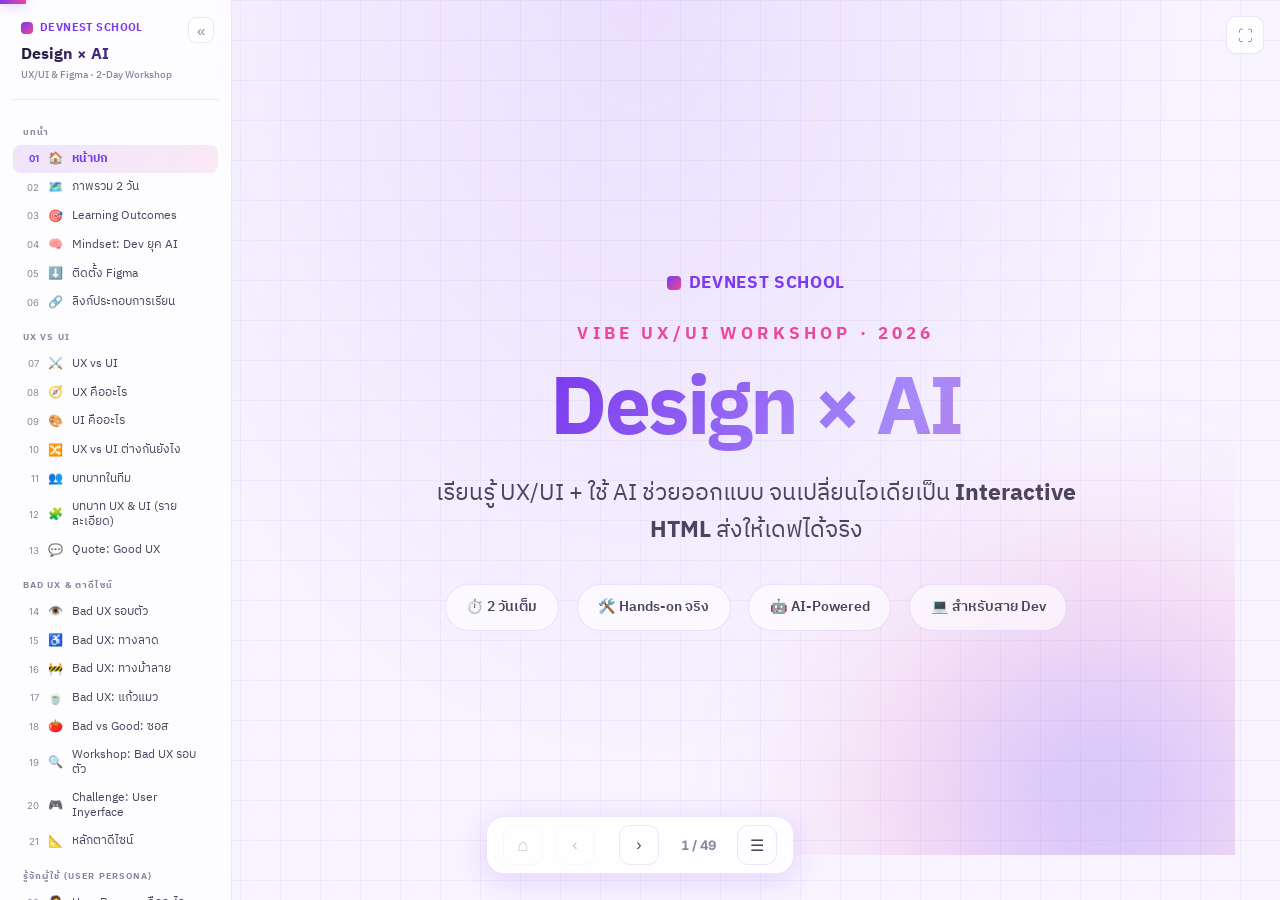
==== commit 5a45f796: "Update index, add teaching-script page and image asset" ====
--- a/index.html
+++ b/index.html
@@ -893,6 +893,78 @@
     </div>
   </div>
 
+  <!-- PERSONA 1: คืออะไร + ทำไมเดฟต้องสน -->
+  <div class="slide" data-slide="P1">
+    <div class="slide-header"><div class="slide-badge"><span class="dot"></span>UX Method</div><div class="slide-number">23</div></div>
+    <div class="slide-title">User Persona คืออะไร</div>
+    <div class="slide-subtitle" style="margin-bottom:clamp(14px,1.8vw,26px)">ตัวแทน "สมมติ" ของผู้ใช้กลุ่มหนึ่ง — สร้างจาก<b>ข้อมูลจริง</b> ไม่ใช่การเดา</div>
+    <div class="slide-content">
+      <div class="def-quote anim-item" style="max-width:900px;margin:0 auto clamp(16px,2vw,28px)">ถ้าออกแบบให้ <span class="em">"ทุกคน"</span> สุดท้ายจะไม่โดนใจใครเลย<br>Persona ทำให้เรารู้ว่ากำลังออกแบบให้ <span class="em">"ใคร"</span></div>
+      <div class="cards-grid cols-3" style="max-width:1040px">
+        <div class="card anim-item"><span class="card-icon">🎭</span><div class="card-title">ตัวแทนผู้ใช้จริง</div><div class="card-desc">รวมพฤติกรรมของคนกลุ่มหนึ่ง มาเป็น "คนคนเดียว" ที่จับต้องได้</div></div>
+        <div class="card anim-item"><span class="card-icon">📊</span><div class="card-title">มาจากข้อมูล</div><div class="card-desc">สัมภาษณ์ · แบบสอบถาม · data การใช้จริง — ไม่ใช่จินตนาการ</div></div>
+        <div class="card anim-item"><span class="card-icon">🧭</span><div class="card-title">เอาไว้ตัดสินใจ</div><div class="card-desc">เถียงกันน้อยลง เพราะอ้างอิงได้ว่า "แล้วผู้ใช้ของเราล่ะ?"</div></div>
+      </div>
+    </div>
+  </div>
+
+  <!-- PERSONA 2: องค์ประกอบ -->
+  <div class="slide" data-slide="P2">
+    <div class="slide-header"><div class="slide-badge"><span class="dot"></span>Anatomy</div><div class="slide-number">24</div></div>
+    <div class="slide-title">Persona มีอะไรบ้าง</div>
+    <div class="slide-subtitle" style="margin-bottom:clamp(14px,1.8vw,24px)">ไม่ต้องครบทุกช่อง — เอาเท่าที่ช่วยให้ "ตัดสินใจ" ได้</div>
+    <div class="slide-content">
+      <div class="cards-grid cols-3" style="max-width:1120px">
+        <div class="card anim-item"><span class="card-icon">🧑</span><div class="card-title">ชื่อ + รูป</div><div class="card-desc">ทำให้รู้สึกเป็นคนจริง เรียกแทนได้ เช่น "พี่ฝ้าย 33"</div></div>
+        <div class="card anim-item"><span class="card-icon">📇</span><div class="card-title">Demographic</div><div class="card-desc">อายุ อาชีพ ความถนัดเทคโนโลยี อุปกรณ์ที่ใช้</div></div>
+        <div class="card anim-item"><span class="card-icon">🎯</span><div class="card-title">Goals</div><div class="card-desc">เขาอยากทำอะไรให้สำเร็จเมื่อใช้ผลิตภัณฑ์ของเรา</div></div>
+        <div class="card anim-item"><span class="card-icon">😤</span><div class="card-title">Pain Points</div><div class="card-desc">อะไรที่ขัดใจ / หงุดหงิด / ทำให้เลิกใช้อยู่ตอนนี้</div></div>
+        <div class="card anim-item"><span class="card-icon">📱</span><div class="card-title">Behavior &amp; Context</div><div class="card-desc">ใช้ตอนไหน ที่ไหน อุปกรณ์อะไร เน็ตดีไหม</div></div>
+        <div class="card anim-item"><span class="card-icon">💬</span><div class="card-title">Quote</div><div class="card-desc">หนึ่งประโยคจากปากเขา ที่สะท้อนตัวตน</div></div>
+      </div>
+      <div class="anim-item" style="max-width:1120px;margin:clamp(12px,1.6vw,20px) auto 0;padding:clamp(11px,1.2vw,16px) clamp(14px,1.6vw,22px);border-radius:14px;background:rgba(245,158,11,0.10);border:1px solid rgba(245,158,11,0.3);font-size:clamp(11px,1.1vw,15px);color:var(--text-secondary);text-align:center">⚠️ <b class="hl hl-orange">ระวัง:</b> ถ้าเดาเอาเองโดยไม่มี research = แค่ "proto-persona" ใช้ตั้งสมมติฐานชั่วคราว ยังเชื่อ 100% ไม่ได้</div>
+    </div>
+  </div>
+
+  <!-- PERSONA 3: ตัวอย่างจริง (SUMDAY) + dev decisions -->
+  <div class="slide" data-slide="P3">
+    <div class="slide-header"><div class="slide-badge"><span class="dot"></span>Example · SUMDAY ☕</div><div class="slide-number">25</div></div>
+    <div class="slide-title">ตัวอย่างจริง: ลูกค้า SUMDAY</div>
+    <div class="slide-subtitle" style="margin-bottom:clamp(12px,1.5vw,20px)">การ์ดใบเดียว → กลายเป็นฟีเจอร์ในหน้าเว็บที่เราทำ</div>
+    <div class="slide-content">
+      <div class="two-col" style="max-width:1180px;gap:clamp(16px,2.2vw,36px);align-items:stretch">
+        <div class="anim-item" style="border-radius:20px;border:1px solid var(--border-color);background:rgba(255,255,255,0.66);padding:clamp(16px,1.8vw,28px);box-shadow:0 14px 34px rgba(124,58,237,0.10)">
+          <div style="display:flex;align-items:center;gap:clamp(14px,1.6vw,20px);margin-bottom:16px">
+            <div style="position:relative;flex-shrink:0;transform:rotate(-5deg)">
+              <img src="img/S__3973341.jpg" alt="พี่ฝ้าย" onclick="openLightbox(this.src)" style="width:clamp(80px,7.5vw,112px);height:clamp(80px,7.5vw,112px);object-fit:cover;border-radius:16px;border:5px solid #fff;box-shadow:0 14px 30px rgba(124,58,237,0.28);cursor:zoom-in;display:block">
+              <span style="position:absolute;top:-16px;right:-16px;font-size:clamp(22px,2.2vw,32px);transform:rotate(14deg)">✨</span>
+              <span style="position:absolute;bottom:-12px;left:-14px;background:var(--accent-amber);color:#7a4f00;font-weight:800;font-size:clamp(8px,0.85vw,11px);padding:4px 11px;border-radius:20px;transform:rotate(-9deg);box-shadow:0 5px 14px rgba(251,191,36,0.55);white-space:nowrap">⭐ ขาประจำตัวจริง</span>
+            </div>
+            <div>
+              <div style="font-size:clamp(18px,1.8vw,26px);font-weight:800">พี่ฝ้าย <span style="font-size:0.72em">🙋‍♀️</span></div>
+              <div style="font-size:clamp(11px,1.1vw,14px);color:var(--text-muted)">33 ปี · พนักงานออฟฟิศแถวพระราม 9</div>
+            </div>
+          </div>
+          <div style="font-style:italic;font-size:clamp(12px,1.2vw,16px);color:var(--primary);border-left:3px solid var(--primary);padding-left:12px;margin-bottom:16px;line-height:1.5">"ชีวิตขาดกาแฟไม่ได้! แต่คิวหน้าร้านน่ะเหรอ...ขอผ่านน้า 🙅‍♀️"</div>
+          <div style="display:flex;flex-direction:column;gap:11px">
+            <div><div style="font-size:clamp(10px,0.9vw,12px);font-weight:800;text-transform:uppercase;letter-spacing:0.08em;color:var(--secondary-dark);margin-bottom:3px">🎯 Goals</div><div style="font-size:clamp(11px,1.05vw,14px);color:var(--text-secondary);line-height:1.5">สั่งกาแฟล่วงหน้า แวะรับตอนพักเที่ยงได้พอดี · จ่ายเงินไว ๆ</div></div>
+            <div><div style="font-size:clamp(10px,0.9vw,12px);font-weight:800;text-transform:uppercase;letter-spacing:0.08em;color:var(--secondary-dark);margin-bottom:3px">😤 Pain Points</div><div style="font-size:clamp(11px,1.05vw,14px);color:var(--text-secondary);line-height:1.5">ขี้เกียจสมัครสมาชิก/โหลดแอป · คิวหน้าร้านยาว · ไม่อยากพกเงินสด</div></div>
+            <div><div style="font-size:clamp(10px,0.9vw,12px);font-weight:800;text-transform:uppercase;letter-spacing:0.08em;color:var(--secondary-dark);margin-bottom:3px">📱 Behavior</div><div style="font-size:clamp(11px,1.05vw,14px);color:var(--text-secondary);line-height:1.5">เปิดลิงก์จากมือถือ · จ่ายผ่าน PromptPay เป็นประจำ · สั่งช่วง 11:30–12:00</div></div>
+          </div>
+        </div>
+        <div class="col-section anim-item">
+          <div class="section-label">👨‍💻 Persona นี้ → ฟีเจอร์ใน SUMDAY</div>
+          <div class="ba-points">
+            <div class="ba-point"><span class="em">🚫</span><div><div class="tt">ขี้เกียจสมัครสมาชิก</div><div class="dd">→ <b>"สั่งได้เลย ไม่ต้องสมัครสมาชิก"</b> กรอกแค่ชื่อ+เบอร์</div></div></div>
+            <div class="ba-point"><span class="em">🏃</span><div><div class="tt">รีบ · ไม่อยากต่อคิว</div><div class="dd">→ สั่งล่วงหน้า + เลือก <b>"รับเองที่ร้าน / ให้โทรกลับ"</b></div></div></div>
+            <div class="ba-point"><span class="em">💸</span><div><div class="tt">ไม่พกเงินสด</div><div class="dd">→ จ่าย <b>PromptPay QR</b> + แนบสลิป จบในมือถือ</div></div></div>
+            <div class="ba-point"><span class="em">📲</span><div><div class="tt">เปิดจากมือถือเป็นหลัก</div><div class="dd">→ mobile-first, รูปเมนูโหลดไว, ปุ่มสั่งซื้ออยู่ล่างจอ</div></div></div>
+          </div>
+        </div>
+      </div>
+    </div>
+  </div>
+
   <!-- 17 MoSCoW -->
   <div class="slide" data-slide="21">
     <div class="slide-header"><div class="slide-badge"><span class="dot"></span>Prioritization</div><div class="slide-number">22</div></div>
@@ -1493,12 +1565,16 @@
 (function(){
   const slides=document.querySelectorAll('.slide');
   const totalSlides=slides.length;
+  // Auto-number slide headers by DOM order (keeps numbers correct after inserts)
+  slides.forEach((s,i)=>{const n=s.querySelector('.slide-number');if(n)n.textContent=String(i+1).padStart(2,'0');});
   let currentSlide=0,animTimer=null,dropdownOpen=false;
   const slideTitles=[
     'หน้าปก','ภาพรวม 2 วัน','Learning Outcomes','Mindset: Dev ยุค AI','ติดตั้ง Figma','ลิงก์ประกอบการเรียน',
     '— UX vs UI —','UX คืออะไร','UI คืออะไร','UX vs UI ต่างกันยังไง','บทบาทในทีม','บทบาท UX & UI (รายละเอียด)','Quote: Good UX',
     '— Bad UX รอบตัว —','Bad UX: ทางลาด','Bad UX: ทางม้าลาย','Bad UX: แก้วแมว','Bad vs Good: ซอส',
-    'Workshop: Bad UX รอบตัว','Challenge: User Inyerface','หลักตาดีไซน์','MoSCoW Method',
+    'Workshop: Bad UX รอบตัว','Challenge: User Inyerface','หลักตาดีไซน์',
+    'User Persona คืออะไร','องค์ประกอบของ Persona','ตัวอย่าง: ลูกค้า SUMDAY',
+    'MoSCoW Method',
     'Workshop A: FigJam','— Figma จากศูนย์ —','ทัวร์ Figma','Figma = โค้ดที่คุณรู้','Wireframe Lo-fi/Hi-fi',
     'Workshop 1: Wireframe','สรุป Day 1',
     '— Day 2: AI → HTML —','AI Landscape','เครื่องมือ AI','Pipeline','Hands-on: Stitch','Hands-on: Figma Make',
@@ -1511,16 +1587,17 @@
   // Build grouped sidebar
   const sbGroups=[
     {label:'บทนำ',items:[0,1,2,3,4,5]},
-    {label:'UX vs UI',items:[6,7,8,9,10,11]},
-    {label:'Bad UX & ตาดีไซน์',items:[12,13,14,15,16,17,18,19,20]},
-    {label:'จัดลำดับฟีเจอร์ (MoSCoW)',items:[21,22]},
-    {label:'Figma พื้นฐาน',items:[23,24,25,26,27,28]},
-    {label:'Day 2 · AI → HTML',items:[29,30,31,32,33,34,35,36,37,38,39,40,41,42,43,44,45]}
+    {label:'UX vs UI',items:[6,7,8,9,10,11,12]},
+    {label:'Bad UX & ตาดีไซน์',items:[13,14,15,16,17,18,19,20]},
+    {label:'รู้จักผู้ใช้ (User Persona)',items:[21,22,23]},
+    {label:'จัดลำดับฟีเจอร์ (MoSCoW)',items:[24,25]},
+    {label:'Figma พื้นฐาน',items:[26,27,28,29,30,31]},
+    {label:'Day 2 · AI → HTML',items:[32,33,34,35,36,37,38,39,40,41,42,43,44,45,46,47,48]}
   ];
   const sbNav=document.getElementById('sbNav');
   const sidebar=document.getElementById('sidebar');
   const cleanT=t=>t.replace(/^—\s*/,'').replace(/\s*—$/,'');
-  const sbIcons=['🏠','🗺️','🎯','🧠','⬇️','🔗','⚔️','🧭','🎨','🔀','👥','🧩','💬','👁️','♿','🚧','🍵','🍅','🔍','🎮','📐','📊','🧠','🧰','🗂️','💻','✏️','🛠️','✅','🚀','🌐','🤖','🔁','🧵','🪄','✳️','👀','✍️','🖥️','⚙️','🗣️','📥','🤝','🏁','📚','🎉'];
+  const sbIcons=['🏠','🗺️','🎯','🧠','⬇️','🔗','⚔️','🧭','🎨','🔀','👥','🧩','💬','👁️','♿','🚧','🍵','🍅','🔍','🎮','📐','🧑‍💼','🧬','☕','📊','🧠','🧰','🗂️','💻','✏️','🛠️','✅','🚀','🌐','🤖','🔁','🧵','🪄','✳️','👀','✍️','🖥️','⚙️','🗣️','📥','🤝','🏁','📚','🎉'];
   sbGroups.forEach(g=>{
     const gl=document.createElement('div');gl.className='sb-group-label';gl.textContent=g.label;sbNav.appendChild(gl);
     g.items.forEach(i=>{
@@ -1557,6 +1634,8 @@
     document.getElementById('homeBtn').disabled=currentSlide===0;
     dropdown.querySelectorAll('.page-dropdown-item').forEach((item,i)=>item.classList.toggle('active',i===currentSlide));
     sbNav.querySelectorAll('.sb-item').forEach(it=>{const on=(+it.dataset.idx===currentSlide);it.classList.toggle('active',on);if(on)it.scrollIntoView({block:'nearest'});});
+    // Notify parent (teaching-script.html preview) when slide changes
+    try{if(window.parent&&window.parent!==window)window.parent.postMessage({type:'devnest-slide',index:currentSlide},'*');}catch(e){}
   }
   function toggleDropdown(state){dropdownOpen=state!==undefined?state:!dropdownOpen;dropdown.classList.toggle('open',dropdownOpen);}
   document.getElementById('homeBtn').addEventListener('click',()=>goToSlide(0));
@@ -1576,7 +1655,13 @@
   document.addEventListener('touchstart',(e)=>{touchStartX=e.touches[0].clientX;});
   document.addEventListener('touchend',(e)=>{const diff=touchStartX-e.changedTouches[0].clientX;if(Math.abs(diff)>50)diff>0?goToSlide(currentSlide+1):goToSlide(currentSlide-1);});
   document.addEventListener('click',(e)=>{if(dropdownOpen&&!dropdown.contains(e.target)&&e.target.id!=='menuBtn')toggleDropdown(false);});
+  // Deep-link: index.html#N jumps to slide N (used by teaching-script.html preview). Invisible in normal use.
+  function gotoFromHash(){var h=parseInt((location.hash||'').replace('#',''),10);if(!isNaN(h)&&h>=1&&h<=totalSlides&&h-1!==currentSlide)goToSlide(h-1);}
+  window.addEventListener('hashchange',gotoFromHash);
+  // Accept goto commands from teaching-script.html (smooth, no reload)
+  window.addEventListener('message',function(e){var d=e.data;if(d&&d.type==='devnest-goto'&&typeof d.index==='number')goToSlide(d.index);});
   updateUI();
+  gotoFromHash();
 })();
 </script>
 
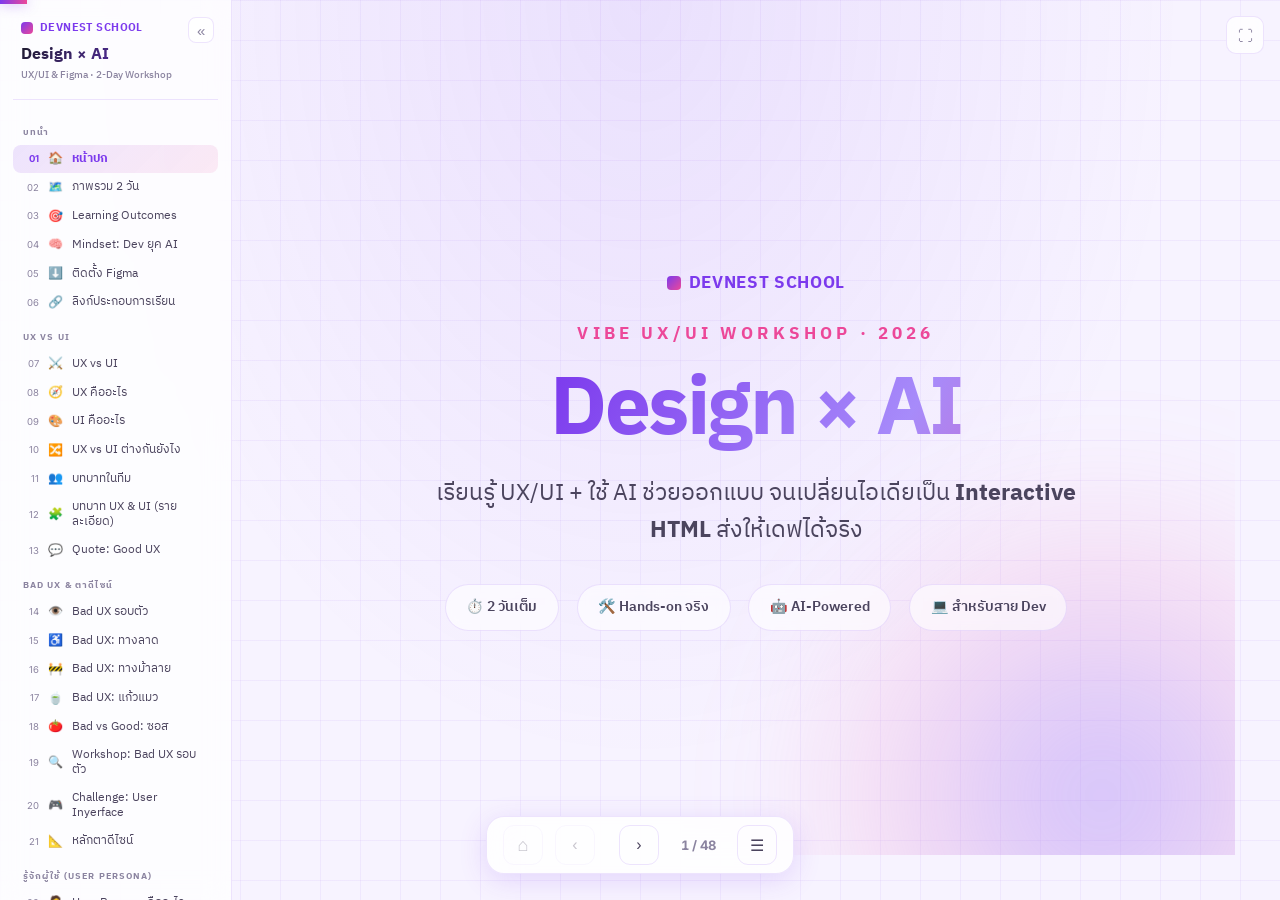
==== commit 20db1039: "Update index and teaching-script pages" ====
--- a/index.html
+++ b/index.html
@@ -1025,22 +1025,6 @@
     </div>
   </div>
 
-  <!-- 22 DEV MENTAL MODEL -->
-  <div class="slide" data-slide="25">
-    <div class="slide-header"><div class="slide-badge"><span class="dot"></span>For Devs 💜</div><div class="slide-number">26</div></div>
-    <div class="slide-title">Figma = สิ่งที่น้องรู้อยู่แล้ว</div>
-    <div class="slide-subtitle" style="margin-bottom:clamp(12px,1.6vw,22px)">map ศัพท์ Figma กับโลกโค้ด — เรียนเร็วขึ้นเป็นเท่าตัว</div>
-    <div class="slide-content">
-      <div class="eq-list">
-        <div class="eq-row anim-item"><div class="eq-side eq-fig"><span class="ei">📦</span>Auto Layout (Hug/Fill/Gap)</div><div class="eq-eq">=</div><div class="eq-side eq-code"><span class="ei">🧱</span>Flexbox · gap</div></div>
-        <div class="eq-row anim-item"><div class="eq-side eq-fig"><span class="ei">🧩</span>Component</div><div class="eq-eq">=</div><div class="eq-side eq-code"><span class="ei">⚛️</span>React Component</div></div>
-        <div class="eq-row anim-item"><div class="eq-side eq-fig"><span class="ei">🎚️</span>Variants / Properties</div><div class="eq-eq">=</div><div class="eq-side eq-code"><span class="ei">🔧</span>props</div></div>
-        <div class="eq-row anim-item"><div class="eq-side eq-fig"><span class="ei">🎨</span>Styles / Variables</div><div class="eq-eq">=</div><div class="eq-side eq-code"><span class="ei">🪙</span>Design Tokens · CSS vars</div></div>
-        <div class="eq-row anim-item"><div class="eq-side eq-fig"><span class="ei">📌</span>Constraints</div><div class="eq-eq">=</div><div class="eq-side eq-code"><span class="ei">📱</span>responsive rules</div></div>
-      </div>
-    </div>
-  </div>
-
   <!-- 23 Wireframe -->
   <div class="slide" data-slide="26">
     <div class="slide-header"><div class="slide-badge"><span class="dot"></span>Wireframe</div><div class="slide-number">27</div></div>
@@ -1580,6 +1564,7 @@
     '— Day 2: AI → HTML —','AI Landscape','เครื่องมือ AI','Pipeline','Hands-on: Stitch','Hands-on: Figma Make',
     'Hands-on: Claude → HTML','อ่านงาน AI ออก','Prompt ให้ดี','ตัวอย่าง: Prompt → Output','Claude: Skills & Commands','สร้าง Command (ให้ Claude ทำ)','ติดตั้ง Command (.md)','ส่งมอบให้เดฟ','Capstone','เรียนต่อ','Now Go Build!'
   ];
+  slideTitles.splice(28,1); // ลบสไลด์ 29 (Figma = โค้ดที่คุณรู้)
   const navProgress=document.getElementById('navProgress');
   if(totalSlides<=15){for(let i=0;i<totalSlides;i++){const d=document.createElement('div');d.className='nav-dot'+(i===0?' active':'');d.addEventListener('click',()=>goToSlide(i));navProgress.appendChild(d);}}
   const dropdown=document.getElementById('pageDropdown');
@@ -1591,13 +1576,14 @@
     {label:'Bad UX & ตาดีไซน์',items:[13,14,15,16,17,18,19,20]},
     {label:'รู้จักผู้ใช้ (User Persona)',items:[21,22,23]},
     {label:'จัดลำดับฟีเจอร์ (MoSCoW)',items:[24,25]},
-    {label:'Figma พื้นฐาน',items:[26,27,28,29,30,31]},
-    {label:'Day 2 · AI → HTML',items:[32,33,34,35,36,37,38,39,40,41,42,43,44,45,46,47,48]}
+    {label:'Figma พื้นฐาน',items:[26,27,28,29,30]},
+    {label:'Day 2 · AI → HTML',items:[31,32,33,34,35,36,37,38,39,40,41,42,43,44,45,46,47]}
   ];
   const sbNav=document.getElementById('sbNav');
   const sidebar=document.getElementById('sidebar');
   const cleanT=t=>t.replace(/^—\s*/,'').replace(/\s*—$/,'');
   const sbIcons=['🏠','🗺️','🎯','🧠','⬇️','🔗','⚔️','🧭','🎨','🔀','👥','🧩','💬','👁️','♿','🚧','🍵','🍅','🔍','🎮','📐','🧑‍💼','🧬','☕','📊','🧠','🧰','🗂️','💻','✏️','🛠️','✅','🚀','🌐','🤖','🔁','🧵','🪄','✳️','👀','✍️','🖥️','⚙️','🗣️','📥','🤝','🏁','📚','🎉'];
+  sbIcons.splice(28,1); // ลบไอคอนของสไลด์ 29 ที่ลบออก
   sbGroups.forEach(g=>{
     const gl=document.createElement('div');gl.className='sb-group-label';gl.textContent=g.label;sbNav.appendChild(gl);
     g.items.forEach(i=>{
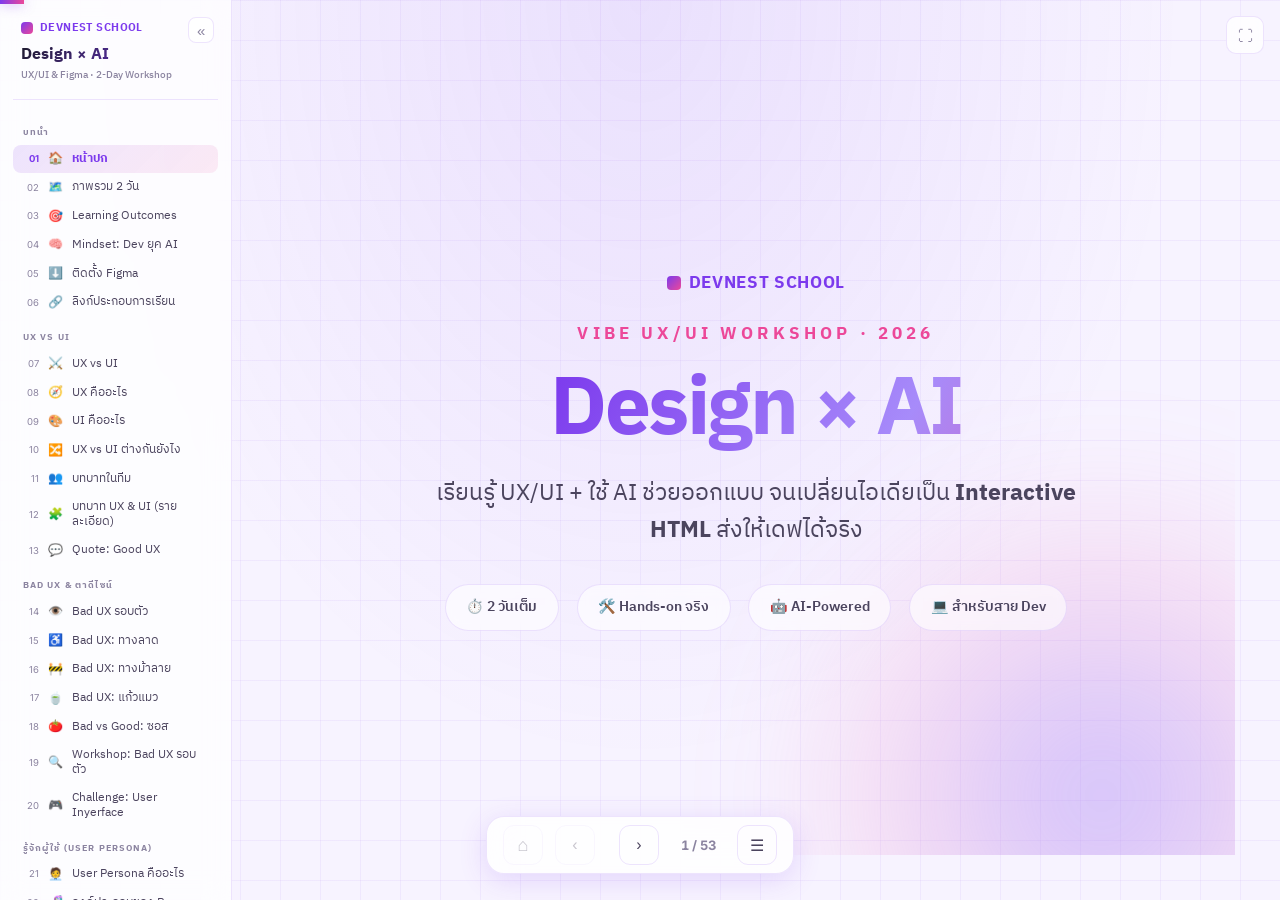
==== commit 0d8d8848: "Update pages and add coffee design system example" ====
--- a/index.html
+++ b/index.html
@@ -573,7 +573,7 @@
     <div class="slide-subtitle" style="margin-bottom:clamp(14px,1.8vw,24px)">ติดตั้งให้พร้อมก่อนเริ่มลงมือ</div>
     <div class="slide-content">
       <div class="cards-grid cols-3">
-        <div class="card anim-item"><span class="card-icon">🪟</span><div class="card-title">Windows / macOS</div><div class="card-desc">เข้า <b>figma.com/downloads</b> → โหลด Desktop App → ติดตั้งและ Login</div><span class="card-tag tag-blue">Full Features</span></div>
+        <a class="card anim-item" href="https://www.figma.com/th-th/downloads/" target="_blank" rel="noopener" style="text-decoration:none;color:inherit"><span class="card-icon">🪟</span><div class="card-title">Windows / macOS</div><div class="card-desc">โหลด Desktop App → ติดตั้งและ Login <span style="display:inline-block;margin-top:7px;color:var(--primary);font-weight:700">⬇️ กดดาวน์โหลดที่นี่ →</span></div><span class="card-tag tag-blue">Full Features</span></a>
         <div class="card anim-item"><span class="card-icon">🌐</span><div class="card-title">Web Browser</div><div class="card-desc">เข้า <b>figma.com</b> → Sign up / Login → ใช้งานได้ทันที ไม่ต้องติดตั้ง</div><span class="card-tag tag-green">No Install</span></div>
         <div class="card anim-item"><span class="card-icon">📱</span><div class="card-title">Mobile App</div><div class="card-desc">โหลดจาก App Store / Play Store — เน้นดูงาน (Mirror) & คอมเมนต์</div><span class="card-tag tag-orange">Preview เท่านั้น</span></div>
       </div>
@@ -876,23 +876,6 @@
     </div>
   </div>
 
-  <!-- ตาดีไซน์ principles (after User Inyerface) -->
-  <div class="slide" data-slide="20">
-    <div class="slide-header"><div class="slide-badge"><span class="dot"></span>Design Eye</div><div class="slide-number">21</div></div>
-    <div class="slide-title">หลัก "ตาดีไซน์" ที่ต้องรู้</div>
-    <div class="slide-subtitle" style="margin-bottom:clamp(12px,1.6vw,22px)">รู้ 6 ข้อนี้ มองงานออกทันทีว่าทำไมสวย/ไม่สวย</div>
-    <div class="slide-content">
-      <div class="cards-grid cols-3">
-        <div class="card anim-item"><span class="card-icon">📊</span><div class="card-title">Hierarchy</div><div class="card-desc">เรียงตามความสำคัญ — ตาควรรู้ว่ามองอะไรก่อน</div></div>
-        <div class="card anim-item"><span class="card-icon">🌗</span><div class="card-title">Contrast</div><div class="card-desc">ใช้ความต่าง (ขนาด/สี) สร้างจุดเด่นและอ่านง่าย</div></div>
-        <div class="card anim-item"><span class="card-icon">📏</span><div class="card-title">Spacing</div><div class="card-desc">ที่ว่างคือพระเอก — เว้นระยะให้หายใจ (8pt grid)</div></div>
-        <div class="card anim-item"><span class="card-icon">📐</span><div class="card-title">Alignment</div><div class="card-desc">จัดให้ตรงแนว ดูเป็นระเบียบทันที</div></div>
-        <div class="card anim-item"><span class="card-icon">🔁</span><div class="card-title">Consistency</div><div class="card-desc">ใช้สี/ระยะ/สไตล์ให้สม่ำเสมอทั้งงาน</div></div>
-        <div class="card anim-item"><span class="card-icon">🔤</span><div class="card-title">Typography</div><div class="card-desc">เลือกฟอนต์/ขนาด/ระยะบรรทัดให้อ่านสบาย</div></div>
-      </div>
-    </div>
-  </div>
-
   <!-- PERSONA 1: คืออะไร + ทำไมเดฟต้องสน -->
   <div class="slide" data-slide="P1">
     <div class="slide-header"><div class="slide-badge"><span class="dot"></span>UX Method</div><div class="slide-number">23</div></div>
@@ -962,6 +945,7 @@
           </div>
         </div>
       </div>
+      <div class="anim-item" style="max-width:1180px;margin:clamp(12px,1.6vw,20px) auto 0;display:flex;align-items:center;justify-content:center;gap:11px;padding:clamp(11px,1.3vw,16px) clamp(16px,1.9vw,26px);border-radius:14px;background:rgba(6,182,212,0.10);border:1px solid rgba(6,182,212,0.32);color:var(--text-secondary);font-size:clamp(11px,1.15vw,15px);text-align:center"><span style="font-size:1.4em">🔗</span><div>รู้จัก user แล้ว → ขั้นต่อไปเอา <b>Pain Points</b> พวกนี้ไป <b>จัดลำดับว่าทำอะไรก่อน</b> ด้วย MoSCoW</div></div>
     </div>
   </div>
 
@@ -971,6 +955,7 @@
     <div class="slide-title">จัดลำดับฟีเจอร์ด้วย MoSCoW</div>
     <div class="slide-subtitle" style="margin-bottom:clamp(10px,1.4vw,18px)">ของมีจำกัด เวลามีจำกัด — MoSCoW ช่วยให้ทั้งทีมเห็นตรงกันว่า "อะไรทำก่อน อะไรทำทีหลัง" แทนที่จะเถียงกันว่าฟีเจอร์ไหนสำคัญกว่า</div>
     <div class="slide-content">
+      <div class="anim-item" style="max-width:1000px;margin:0 auto clamp(10px,1.3vw,16px);display:flex;align-items:center;gap:10px;padding:clamp(10px,1.2vw,15px) clamp(14px,1.7vw,22px);border-radius:14px;background:rgba(124,58,237,0.08);border:1px solid rgba(124,58,237,0.25);color:var(--text-secondary);font-size:clamp(11px,1.1vw,15px)"><span style="font-size:1.3em">📌</span><div><b>ตั้งต้นจาก Persona เสมอ:</b> "Must / Should" วัดจาก <b>Pain Points &amp; Goals</b> ของ user ที่เพิ่งทำ — ไม่ใช่ฟีเจอร์ที่เราชอบเอง</div></div>
       <div class="cards-grid cols-2">
         <div class="card anim-item" style="border-color:rgba(16,185,129,0.3)"><span class="card-icon">✅</span><div class="card-title">Must Have — ต้องมี</div><div class="card-desc">หัวใจของระบบ ขาดไม่ได้เด็ดขาด ถ้าไม่มีคือ launch ไม่ได้ เช่น <b>Login, ตะกร้า/สั่งซื้อ, ชำระเงิน</b><br>🔎 ลองถาม: "ถ้าตัดออก โปรเจกต์ยังใช้งานได้ไหม?" — ถ้าไม่ได้ = Must</div></div>
         <div class="card anim-item" style="border-color:rgba(124,58,237,0.3)"><span class="card-icon">⭐</span><div class="card-title">Should Have — ควรมี</div><div class="card-desc">สำคัญมากแต่ยังไม่ถึงตาย เลื่อนไปเฟสหน้าได้โดยระบบไม่พัง เช่น <b>ค้นหา, ตัวกรอง, แจ้งเตือน</b><br>ทำให้ประสบการณ์ดีขึ้นชัดเจน แต่ไม่ใช่สิ่งที่ทำให้ระบบ "มีชีวิต"</div></div>
@@ -1005,7 +990,7 @@
       <img class="divider-meme r1" src="img/img_other/image%20copy%206.png" alt="roll safe">
       <div class="divider-eyebrow anim-item">Hands-on 🛠️</div>
       <div class="divider-title anim-item">Figma<br>จากศูนย์</div>
-      <div class="divider-sub anim-item">ข่าวดีสำหรับสายเดฟ: สิ่งที่น้องรู้อยู่แล้ว ใช้กับ Figma ได้เลย</div>
+      <div class="divider-sub anim-item">มาเริ่มลงมือใช้ Figma ตั้งแต่ศูนย์ไปด้วยกัน</div>
     </div>
   </div>
 
@@ -1022,6 +1007,109 @@
         <div class="card anim-item"><span class="card-icon">🧩</span><div class="card-title">Assets & Libraries</div><div class="card-desc">คลังเก็บ Components ใช้ซ้ำได้</div></div>
         <div class="card anim-item"><span class="card-icon">⚡</span><div class="card-title">Quick Actions</div><div class="card-desc">หาเมนูไม่เจอ? กด <span class="kbd">⌘</span>+<span class="kbd">/</span></div></div>
       </div>
+    </div>
+  </div>
+
+  <!-- FIGMA TOOLS 1 · Frame & Shapes -->
+  <div class="slide" data-slide="F1">
+    <div class="slide-header"><div class="slide-badge"><span class="dot"></span>Figma Basics</div><div class="slide-number">26</div></div>
+    <div class="slide-title">Frame &amp; รูปทรงพื้นฐาน</div>
+    <div class="slide-subtitle" style="margin-bottom:clamp(12px,1.6vw,22px)">พื้นที่ทำงานหลัก + เครื่องมือสร้างรูปทรง</div>
+    <div class="slide-content">
+      <div class="cards-grid cols-3">
+        <div class="card anim-item"><span class="card-icon">🖼️</span><div class="card-title">Frame / Artboard <span class="kbd">F</span></div><div class="card-desc">คอนเทนเนอร์ใส่งาน ต่างจาก Group ตรงมี <b>Constraints</b> &amp; <b>Auto Layout</b></div></div>
+        <div class="card anim-item"><span class="card-icon">📐</span><div class="card-title">Presets</div><div class="card-desc">ขนาดมาตรฐานเลือกได้ทันที — iPhone 14 (390×844), Pro Max (430×932), MacBook Pro 14″ (1512×982)</div></div>
+        <div class="card anim-item"><span class="card-icon">🔲</span><div class="card-title">Rectangle <span class="kbd">R</span></div><div class="card-desc">พื้นหลัง / การ์ด / ปุ่ม — ปรับมุมโค้ง (Radius) ได้</div></div>
+        <div class="card anim-item"><span class="card-icon">⭕</span><div class="card-title">Ellipse <span class="kbd">O</span></div><div class="card-desc">วงกลม / วงรี — ทำ Avatar, Badge, จุดแจ้งเตือน</div></div>
+        <div class="card anim-item"><span class="card-icon">⭐</span><div class="card-title">Polygon / Star</div><div class="card-desc">หลายเหลี่ยม / ดาว — ปรับจำนวนเหลี่ยม (Count) ได้</div></div>
+        <div class="card anim-item"><span class="card-icon">↗️</span><div class="card-title">Line / Arrow <span class="kbd">L</span></div><div class="card-desc">เส้นแบ่ง / ลูกศรชี้ตำแหน่ง (Arrow = <span class="kbd">Shift</span>+<span class="kbd">L</span>)</div></div>
+      </div>
+      <div style="text-align:center;margin-top:clamp(12px,1.6vw,22px);font-size:clamp(11px,1.1vw,15px);color:var(--text-muted)" class="anim-item">💡 กด <b>Shift</b> ค้างขณะลาก = รักษาสัดส่วน · Export ได้ทั้ง <b>PNG / JPG / PDF / SVG</b></div>
+    </div>
+  </div>
+
+  <!-- FIGMA TOOLS 2 · Pen, Text & Stroke -->
+  <div class="slide" data-slide="F2">
+    <div class="slide-header"><div class="slide-badge"><span class="dot"></span>Figma Basics</div><div class="slide-number">27</div></div>
+    <div class="slide-title">Pen, Text &amp; Stroke</div>
+    <div class="slide-subtitle" style="margin-bottom:clamp(12px,1.6vw,22px)">วาดเส้นอิสระ + คุมตัวอักษรและเส้นขอบ</div>
+    <div class="slide-content">
+      <div class="cards-grid cols-3">
+        <div class="card anim-item"><span class="card-icon">✒️</span><div class="card-title">Pen Tool <span class="kbd">P</span></div><div class="card-desc">วาด Vector แม่นยำ คุมจุด (Node) และเส้นโค้ง (Bezier) ได้ละเอียด</div></div>
+        <div class="card anim-item"><span class="card-icon">✏️</span><div class="card-title">Pencil <span class="kbd">Shift</span>+<span class="kbd">P</span></div><div class="card-desc">วาดมือเปล่า (Freehand) เหมาะสเก็ตช์ — ระบบเกลี่ยเส้นให้เรียบอัตโนมัติ</div></div>
+        <div class="card anim-item"><span class="card-icon">🔤</span><div class="card-title">Text <span class="kbd">T</span></div><div class="card-desc">Font Family, Weight, Size, Line Height, Letter Spacing</div></div>
+        <div class="card anim-item"><span class="card-icon">📏</span><div class="card-title">Text Resize</div><div class="card-desc">Auto Width / Auto Height / Fixed Size — คุมพฤติกรรมกล่องข้อความ</div></div>
+        <div class="card anim-item"><span class="card-icon">〰️</span><div class="card-title">Stroke</div><div class="card-desc">ความหนา / สี-Gradient / Dash / หัวท้าย (Cap)</div></div>
+        <div class="card anim-item"><span class="card-icon">◻️</span><div class="card-title">Stroke Align</div><div class="card-desc">Inside / Center / Outside — เส้นขอบอยู่ด้านในหรือนอกวัตถุ</div></div>
+      </div>
+      <div style="text-align:center;margin-top:clamp(12px,1.6vw,22px);font-size:clamp(11px,1.1vw,15px);color:var(--text-muted)" class="anim-item">💡 กด <b>T</b> สร้างข้อความ · กด <b>/</b> เปิดเมนูปรับค่าแบบละเอียด</div>
+    </div>
+  </div>
+
+  <!-- FIGMA TOOLS 3 · Effects -->
+  <div class="slide" data-slide="F3">
+    <div class="slide-header"><div class="slide-badge"><span class="dot"></span>Visual Design</div><div class="slide-number">28</div></div>
+    <div class="slide-title">Effects: เงา &amp; เบลอ</div>
+    <div class="slide-subtitle" style="margin-bottom:clamp(12px,1.6vw,22px)">เพิ่มมิติและความลึกให้งานออกแบบ</div>
+    <div class="slide-content">
+      <div class="cards-grid cols-3">
+        <div class="card anim-item"><span class="card-icon">🟪</span><div class="card-title">Drop Shadow</div><div class="card-desc">เงา "ด้านหลัง" วัตถุ ทำให้ดูลอยและมีมิติ — นิยมใช้กับ Card, Button, Modal</div></div>
+        <div class="card anim-item"><span class="card-icon">🔳</span><div class="card-title">Inner Shadow</div><div class="card-desc">เงา "ภายใน" ให้ความรู้สึกยุบลง — นิยมใช้กับ Input หรือ Pressed State</div></div>
+        <div class="card anim-item"><span class="card-icon">💧</span><div class="card-title">Layer Blur</div><div class="card-desc">เบลอทั้งวัตถุ ลดความคมชัด เพื่อลดความสำคัญหรือทำ Abstract Background</div></div>
+        <div class="card anim-item"><span class="card-icon">👓</span><div class="card-title">Background Blur</div><div class="card-desc">เบลอสิ่งที่อยู่ "ด้านหลัง" (Glassmorphism) — ต้องลด Opacity ของ Fill ให้ &lt; 100%</div></div>
+        <div class="card anim-item"><span class="card-icon">🎚️</span><div class="card-title">Adjusting Values</div><div class="card-desc">ปรับ X, Y (ทิศทาง), Blur (ความฟุ้ง), Spread (ขนาดเงา)</div></div>
+        <div class="card anim-item"><span class="card-icon">🎨</span><div class="card-title">Effect Styles</div><div class="card-desc">บันทึกการตั้งค่าเป็น Style ใช้ซ้ำได้ทันที ให้ความลึกสม่ำเสมอทั้งโปรเจกต์</div></div>
+      </div>
+      <div style="text-align:center;margin-top:clamp(12px,1.6vw,22px);font-size:clamp(11px,1.1vw,15px);color:var(--text-muted)" class="anim-item">💡 <b>Spread ติดลบ = เงาเล็กลง</b> · เก็บเป็น Effect Style ไว้ใช้ซ้ำ</div>
+    </div>
+  </div>
+
+  <!-- FIGMA TOOLS 4 · Auto Layout -->
+  <div class="slide" data-slide="F4">
+    <div class="slide-header"><div class="slide-badge"><span class="dot"></span>Core Feature</div><div class="slide-number">30</div></div>
+    <div class="slide-title">Auto Layout คืออะไร</div>
+    <div class="slide-subtitle" style="margin-bottom:clamp(12px,1.6vw,20px)">ระบบจัดวางเลเยอร์อัตโนมัติ — แนวคิดเดียวกับ <b>flexbox / gap</b> ใน CSS</div>
+    <div class="slide-content">
+      <div class="def-quote anim-item" style="max-width:920px;margin:0 auto clamp(14px,1.8vw,24px)">คุณสมบัติที่ช่วยจัดวางองค์ประกอบภายใน Frame ให้เป็นระเบียบ<span class="em">โดยอัตโนมัติ</span> ตามทิศทางและระยะที่กำหนด</div>
+      <div class="cards-grid cols-2" style="max-width:980px">
+        <div class="card anim-item"><span class="card-icon">↕️</span><div class="card-title">ทิศทาง (Direction)</div><div class="card-desc">เรียงแนวตั้ง / แนวนอน / ตัดบรรทัด (Wrap)</div></div>
+        <div class="card anim-item"><span class="card-icon">↔️</span><div class="card-title">ระยะห่าง (Gap)</div><div class="card-desc">ช่องว่างระหว่างชิ้น — เท่ากันทุกชิ้นอัตโนมัติ</div></div>
+        <div class="card anim-item"><span class="card-icon">⬜</span><div class="card-title">ระยะขอบใน (Padding)</div><div class="card-desc">ที่ว่างรอบเนื้อหาภายใน Frame</div></div>
+        <div class="card anim-item"><span class="card-icon">📊</span><div class="card-title">การจัดแนว (Align)</div><div class="card-desc">ตำแหน่ง + การกระจายตัว (Distribution)</div></div>
+      </div>
+      <div class="anim-item" style="max-width:980px;margin:clamp(12px,1.5vw,20px) auto 0;display:flex;align-items:center;gap:12px;padding:clamp(12px,1.4vw,18px) clamp(16px,1.8vw,24px);border-radius:16px;background:linear-gradient(135deg,var(--primary),var(--secondary));color:#fff;box-shadow:0 12px 30px rgba(124,58,237,0.28)"><span style="font-size:1.6em">🪄</span><div><div style="font-size:clamp(10px,0.9vw,12px);font-weight:800;letter-spacing:0.08em;text-transform:uppercase;opacity:.85">Key Benefit · <span class="kbd" style="color:var(--primary)">Shift</span>+<span class="kbd" style="color:var(--primary)">A</span></div><div style="font-size:clamp(13px,1.3vw,18px);font-weight:800">ลดงานจัดระเบียบ · รองรับเนื้อหาแปรผันได้เอง</div></div></div>
+    </div>
+  </div>
+
+  <!-- FIGMA TOOLS 5 · Resizing Hug/Fixed/Fill -->
+  <div class="slide" data-slide="F5">
+    <div class="slide-header"><div class="slide-badge"><span class="dot"></span>Auto Layout</div><div class="slide-number">31</div></div>
+    <div class="slide-title">Resizing: Hug / Fixed / Fill</div>
+    <div class="slide-subtitle" style="margin-bottom:clamp(12px,1.6vw,22px)">3 โหมดปรับขนาดของ Element — หัวใจของงาน Responsive</div>
+    <div class="slide-content">
+      <div class="cards-grid cols-3" style="max-width:1100px">
+        <div class="card anim-item"><span class="card-icon">🤗</span><div class="card-title">Hug Contents</div><div class="card-desc">กล่อง<b>โอบอุ้ม</b>เนื้อหา ยืด/หดตามของข้างใน คงระยะ Padding เสมอ</div><span class="card-tag tag-blue">Button · Tag · Chip</span></div>
+        <div class="card anim-item"><span class="card-icon">🔒</span><div class="card-title">Fixed</div><div class="card-desc">ขนาด<b>คงที่</b>ตามตัวเลข (เช่น 240px) ไม่เปลี่ยนตามเนื้อหา</div><span class="card-tag tag-orange">Avatar · Icon · Sidebar</span></div>
+        <div class="card anim-item"><span class="card-icon">↔️</span><div class="card-title">Fill Container</div><div class="card-desc">ลูก<b>ยืดเต็ม</b>พื้นที่ที่เหลือใน Parent Frame อัตโนมัติ</div><span class="card-tag tag-pink">Grid · Input · Card</span></div>
+      </div>
+      <div style="text-align:center;margin-top:clamp(12px,1.6vw,22px);font-size:clamp(11px,1.1vw,15px);color:var(--text-muted)" class="anim-item">💡 <b>Fill</b> ต้องใช้คู่กับ Auto Layout ของพ่อ — ขนาดจริง = (กว้างพ่อ − Padding − Gap) ÷ จำนวนลูก</div>
+    </div>
+  </div>
+
+  <!-- FIGMA TOOLS 6 · Components -->
+  <div class="slide" data-slide="F6">
+    <div class="slide-header"><div class="slide-badge"><span class="dot"></span>Core Feature</div><div class="slide-number">32</div></div>
+    <div class="slide-title">Components คืออะไร</div>
+    <div class="slide-subtitle" style="margin-bottom:clamp(12px,1.6vw,20px)">องค์ประกอบ UI ที่ใช้ซ้ำได้ — <b>รากฐานของ Design System</b></div>
+    <div class="slide-content">
+      <div class="def-quote anim-item" style="max-width:920px;margin:0 auto clamp(14px,1.8vw,24px)">แม่แบบหลักของ UI ที่นำกลับมา<span class="em">ใช้ซ้ำได้</span> ลดงานซ้ำซ้อนและคุมความสม่ำเสมอ</div>
+      <div class="cards-grid cols-2" style="max-width:980px">
+        <div class="card anim-item"><span class="card-icon">🗄️</span><div class="card-title">Source of Truth</div><div class="card-desc">แก้ที่ตัวแม่ (Main) ที่เดียว → ตัวที่ก๊อปไป (Instance) เปลี่ยนตามทั้งหมด</div></div>
+        <div class="card anim-item"><span class="card-icon">💠</span><div class="card-title">Consistency</div><div class="card-desc">ดีไซน์สม่ำเสมอทั้งงาน ปุ่มหน้าตาเดียวกันทุกหน้า</div></div>
+        <div class="card anim-item"><span class="card-icon">♻️</span><div class="card-title">Reusability</div><div class="card-desc">ดึงไปใช้ซ้ำได้ตลอด ไม่ต้องวาดใหม่</div></div>
+        <div class="card anim-item"><span class="card-icon">🗂️</span><div class="card-title">Organization</div><div class="card-desc">จัดการ Assets เป็นระบบ หาง่าย แชร์ทีมได้</div></div>
+      </div>
+      <div class="anim-item" style="max-width:980px;margin:clamp(12px,1.5vw,20px) auto 0;display:flex;align-items:center;gap:12px;padding:clamp(12px,1.4vw,18px) clamp(16px,1.8vw,24px);border-radius:16px;background:linear-gradient(135deg,var(--primary),var(--secondary));color:#fff;box-shadow:0 12px 30px rgba(124,58,237,0.28)"><span style="font-size:1.6em">🧩</span><div><div style="font-size:clamp(10px,0.9vw,12px);font-weight:800;letter-spacing:0.08em;text-transform:uppercase;opacity:.85">Common Examples → ต่อยอดเป็น Design System ใน Day 2</div><div style="font-size:clamp(13px,1.3vw,18px);font-weight:800">Buttons · Forms · Cards · Navbars</div></div></div>
     </div>
   </div>
 
@@ -1165,6 +1253,7 @@
           <span class="hero-chip">📋 export ไป Figma/โค้ด</span>
         </div>
         <a class="hero-link" href="https://stitch.withgoogle.com/" target="_blank">เปิด Google Stitch →</a>
+        <div style="margin-top:14px"><button type="button" onclick="openStitchPrompts()" style="padding:11px 22px;border-radius:30px;border:1.5px solid var(--primary);background:rgba(124,58,237,0.08);color:var(--primary);font-weight:800;font-size:14.5px;cursor:pointer;font-family:inherit">📋 ก๊อป Prompt ตัวอย่าง (เว็บจองโรงแรม) →</button></div>
       </div>
     </div>
   </div>
@@ -1183,6 +1272,7 @@
           <span class="hero-chip">💬 สั่งแก้เป็นภาษาคน</span>
         </div>
         <a class="hero-link" href="https://www.figma.com/make/" target="_blank">เปิด Figma Make →</a>
+        <div style="margin-top:14px"><button type="button" onclick="openFmPrompts()" style="padding:11px 22px;border-radius:30px;border:1.5px solid var(--secondary);background:rgba(236,72,153,0.08);color:var(--secondary-dark);font-weight:800;font-size:14.5px;cursor:pointer;font-family:inherit">📋 ก๊อป Prompt ตัวอย่าง (แอปดูดวง) →</button></div>
       </div>
     </div>
   </div>
@@ -1202,6 +1292,61 @@
           <span class="hero-chip">👁️ ใช้ตาดีไซน์ตรวจ</span>
         </div>
         <a class="hero-link" href="https://claude.ai/" target="_blank">เปิด Claude →</a>
+      </div>
+    </div>
+  </div>
+
+  <!-- DS1 · Design System คืออะไร -->
+  <div class="slide" data-slide="DS1">
+    <div class="slide-header"><div class="slide-badge d2"><span class="dot"></span>Design System</div><div class="slide-number">37</div></div>
+    <div class="slide-title">Design System คืออะไร</div>
+    <div class="slide-subtitle" style="margin-bottom:clamp(14px,1.8vw,26px)">ชุด "กติกาดีไซน์" ที่ใช้ซ้ำทั้งงาน — ยุค AI มันคือ <b>ภาษากลางที่เราใช้สั่ง Claude</b></div>
+    <div class="slide-content">
+      <div class="def-quote anim-item" style="max-width:920px;margin:0 auto clamp(16px,2vw,28px)">Claude สร้างหน้าสวยได้ใน 1 prompt... แต่ถ้าไม่มี Design System มันจะสร้างปุ่ม <span class="em">10 แบบใน 10 หน้า</span><br>Design System ทำให้ทุกอย่าง <span class="em">"เป็นระบบเดียวกัน"</span></div>
+      <div class="cards-grid cols-3" style="max-width:1040px">
+        <div class="card anim-item"><span class="card-icon">🧩</span><div class="card-title">ชุดที่ใช้ซ้ำได้</div><div class="card-desc">สี · ตัวอักษร · ระยะ · ปุ่ม · การ์ด — กำหนดครั้งเดียว หยิบไปใช้ได้ทั้งงาน</div></div>
+        <div class="card anim-item"><span class="card-icon">🎯</span><div class="card-title">แก้ที่เดียว เปลี่ยนทั้งระบบ</div><div class="card-desc">เปลี่ยนสีหลักจุดเดียว → ปุ่ม/การ์ด/ราคา เปลี่ยนตามทันทีทั้งเว็บ</div></div>
+        <div class="card anim-item"><span class="card-icon">🤝</span><div class="card-title">ภาษากลางกับ AI &amp; เดฟ</div><div class="card-desc">ส่ง "token" ให้ Claude/เดฟ → ได้งานที่กลมกลืน ไม่ต้องอธิบายสีทีละชิ้น</div></div>
+      </div>
+    </div>
+  </div>
+
+  <!-- DS2 · โครงสร้าง Design System -->
+  <div class="slide" data-slide="DS2">
+    <div class="slide-header"><div class="slide-badge d2"><span class="dot"></span>Structure</div><div class="slide-number">38</div></div>
+    <div class="slide-title">จาก Token สู่ทั้งเว็บ</div>
+    <div class="slide-subtitle" style="margin-bottom:clamp(12px,1.6vw,22px)">เล็ก → ใหญ่ ประกอบกันเป็นชั้น ๆ</div>
+    <div class="slide-content">
+      <div class="flow-container">
+        <div class="flow-row anim-item">
+          <div class="flow-step"><span class="icon">🎨</span>Tokens</div><span class="flow-arrow">→</span>
+          <div class="flow-step"><span class="icon">🧩</span>Components</div><span class="flow-arrow">→</span>
+          <div class="flow-step"><span class="icon">🧱</span>Patterns</div><span class="flow-arrow">→</span>
+          <div class="flow-step highlight"><span class="icon">📄</span>Pages</div>
+        </div>
+      </div>
+      <div class="cards-grid cols-3" style="max-width:1080px;margin-top:clamp(14px,1.8vw,24px)">
+        <div class="card anim-item"><span class="card-icon">🎨</span><div class="card-title">Tokens — DNA</div><div class="card-desc">ค่าพื้นฐานที่ใช้ซ้ำ เช่น <code>--primary</code> <code>#2E42C9</code> · <code>--r 18px</code> ของ SUMDAY</div><span class="card-tag tag-blue">ตัวแปร CSS</span></div>
+        <div class="card anim-item"><span class="card-icon">🧩</span><div class="card-title">Components</div><div class="card-desc">ปุ่ม · การ์ดเมนู · badge — ประกอบขึ้นจาก token ชุดเดียวกัน</div><span class="card-tag tag-green">ใช้ซ้ำ</span></div>
+        <div class="card anim-item"><span class="card-icon">🧱</span><div class="card-title">Patterns &amp; Pages</div><div class="card-desc">เอา component มาเรียงเป็นหน้า เช่น หน้าเมนู SUMDAY ทั้งหน้า</div><span class="card-tag tag-pink">ทั้งระบบ</span></div>
+      </div>
+    </div>
+  </div>
+
+  <!-- DS3 · Hands-on Token Playground -->
+  <div class="slide" data-slide="DS3">
+    <div class="slide-header"><div class="slide-badge work"><span class="dot"></span>Hands-on · Design System</div><div class="slide-number">39</div></div>
+    <div class="slide-content">
+      <div class="hero-box anim-item">
+        <div class="hero-mission">🎛️ ลองของจริง</div>
+        <div class="hero-title">Live Token Playground — SUMDAY</div>
+        <div class="hero-desc">ลากสไลเดอร์/เลือกสี แล้วดูปุ่ม การ์ด badge ของ SUMDAY <b>เปลี่ยนพร้อมกันทั้งหน้า</b> — นี่คือพลังของ Design System: แก้ token ที่เดียว เปลี่ยนทั้งระบบ แล้วคัดลอก tokens + prompt <b>ส่งต่อให้เดฟ/AI</b> ได้เลย</div>
+        <div class="hero-chips">
+          <span class="hero-chip">🎨 ลากเปลี่ยน token</span>
+          <span class="hero-chip">🔁 สลับธีมทั้งแบรนด์</span>
+          <span class="hero-chip">🤝 export ส่งเดฟ/AI</span>
+        </div>
+        <a class="hero-link" href="examples/coffee-design-system.html" target="_blank">เปิด Token Playground →</a>
       </div>
     </div>
   </div>
@@ -1296,93 +1441,6 @@
     </div>
   </div>
 
-  <!-- CLAUDE CODE: SKILLS & COMMANDS -->
-  <div class="slide" data-slide="39">
-    <div class="slide-header"><div class="slide-badge d2"><span class="dot"></span>Level Up</div><div class="slide-number">40</div></div>
-    <div class="slide-title">Claude Code: Skills &amp; Commands</div>
-    <div class="slide-subtitle" style="margin-bottom:clamp(12px,1.6vw,22px)">prompt ดีๆ ที่ใช้บ่อย → เก็บเป็น "คำสั่งลัด" ใช้ซ้ำได้ ทั้งของตัวเองและทั้งทีม</div>
-    <div class="slide-content">
-      <div class="cards-grid cols-2" style="max-width:1000px">
-        <div class="card anim-item" style="border-color:rgba(6,182,212,0.3)">
-          <span class="card-icon">⌨️</span>
-          <div class="card-title">Slash Command — เรียกด้วย /ชื่อ</div>
-          <div class="card-desc">เก็บ prompt ที่ใช้ประจำเป็นไฟล์ แล้วพิมพ์ <b>/ชื่อ</b> เรียกใช้ เช่น <b>/make-landing</b> — สั้นๆ แต่ได้งานแบบเดิมทุกครั้ง ไม่ต้องพิมพ์ prompt ยาวซ้ำ</div>
-        </div>
-        <div class="card anim-item" style="border-color:rgba(124,58,237,0.3)">
-          <span class="card-icon">🧩</span>
-          <div class="card-title">Skill — ความรู้ติดตัว Claude</div>
-          <div class="card-desc">แพ็กคำสั่ง + ตัวอย่าง + ขั้นตอน ไว้ใน <b>SKILL.md</b> แล้ว Claude หยิบมาใช้<b>เองอัตโนมัติ</b>เมื่อตรงกับงาน เช่น "สร้าง component ตามสไตล์ทีม"</div>
-        </div>
-      </div>
-      <div style="text-align:center;margin-top:clamp(12px,1.6vw,20px);font-size:clamp(11px,1.1vw,15px);color:var(--text-secondary)" class="anim-item">💡 เก็บไว้ที่ <b>.claude/skills/&lt;ชื่อ&gt;/SKILL.md</b> — ตั้งค่าครั้งเดียว ใช้ซ้ำได้ทุกโปรเจกต์ &amp; แชร์ทีมผ่าน git</div>
-    </div>
-  </div>
-
-  <!-- CREATE COMMAND VIA CLAUDE -->
-  <div class="slide" data-slide="40">
-    <div class="slide-header"><div class="slide-badge d2"><span class="dot"></span>Pro Tip</div><div class="slide-number">41</div></div>
-    <div class="slide-title">ขี้เกียจเขียนเอง? ให้ Claude สร้าง Command ให้</div>
-    <div class="slide-subtitle" style="margin-bottom:clamp(12px,1.6vw,22px)">ไม่ต้องจำ format — บอกเป็นภาษาคนว่าอยากได้คำสั่งอะไร เดี๋ยว Claude เขียนไฟล์ให้เอง</div>
-    <div class="slide-content">
-      <div style="max-width:860px;margin:0 auto;width:100%;display:flex;flex-direction:column;gap:clamp(14px,1.8vw,22px)">
-        <div class="code-block anim-item">
-          <span class="c-prompt">claude&gt;</span> <span class="c-cmd">ช่วยสร้าง command /slide</span> ที่เอาไว้สร้างสไลด์จากหัวข้อที่ให้ หน่อย<br>
-          <br>
-          <span class="c-cmt"># Claude จะเขียนไฟล์ .claude/commands/slide.md ให้อัตโนมัติ</span><br>
-          <span class="c-cmt"># เสร็จแล้วพิมพ์ /slide เรียกใช้ได้เลย</span>
-        </div>
-        <div class="cards-grid cols-3" style="max-width:860px">
-          <div class="card anim-item"><span class="card-icon">🗣️</span><div class="card-title">1. บอกเป็นภาษาคน</div><div class="card-desc">"อยากได้ command ที่ทำ ___ ให้หน่อย" — ไม่ต้องรู้ syntax</div></div>
-          <div class="card anim-item"><span class="card-icon">📝</span><div class="card-title">2. Claude เขียนไฟล์ให้</div><div class="card-desc">สร้างไฟล์ .md ในโฟลเดอร์ commands ให้พร้อมใช้</div></div>
-          <div class="card anim-item"><span class="card-icon">🔧</span><div class="card-title">3. ลองใช้ + สั่งปรับ</div><div class="card-desc">พิมพ์ /ชื่อ ใช้งาน ถ้าไม่ถูกใจ สั่งแก้ต่อได้เลย</div></div>
-        </div>
-      </div>
-    </div>
-  </div>
-
-  <!-- INSTALL COMMAND MANUALLY -->
-  <div class="slide" data-slide="41">
-    <div class="slide-header"><div class="slide-badge d2"><span class="dot"></span>Setup</div><div class="slide-number">42</div></div>
-    <div class="slide-title">วิธีติดตั้ง Command เอง (.md)</div>
-    <div class="slide-content">
-      <div class="steps">
-        <div class="step anim-item">
-          <div class="step-num">1</div>
-          <div class="step-body">
-            <div class="step-title">ดาวน์โหลดไฟล์ .md</div>
-            <div class="step-sub">จาก GitHub repo หรือ zip ที่แจกท้าย workshop</div>
-          </div>
-        </div>
-        <div class="step anim-item">
-          <div class="step-num">2</div>
-          <div class="step-body">
-            <div class="step-title">วางในโฟลเดอร์ commands</div>
-            <div class="step-sub"><b>.claude</b> เป็น hidden folder — Finder ไม่แสดงปกติ</div>
-            <div class="code-block">
-              <span class="c-cmt"># สร้างโฟลเดอร์ (ถ้ายังไม่มี)</span><br>
-              <span class="c-prompt">$</span> mkdir -p ~/.claude/commands<br>
-              <br>
-              <span class="c-cmt"># คัดลอกไฟล์ .md เข้าไป</span><br>
-              <span class="c-prompt">$</span> cp *.md ~/.claude/commands/
-            </div>
-            <div class="tip-box" style="margin-top:10px">💡 <b>หาโฟลเดอร์ใน Finder:</b> กด <b>Cmd + Shift + G</b> → พิมพ์ <b>~/.claude/commands</b> → Enter</div>
-          </div>
-        </div>
-        <div class="step anim-item">
-          <div class="step-num">3</div>
-          <div class="step-body">
-            <div class="step-title">เรียกใช้ใน Claude Code</div>
-            <div class="code-block">
-              <span class="c-prompt">claude&gt;</span> <span class="c-cmd">/slide</span> สร้าง slide เรื่อง Sprint Review<br>
-              <span class="c-prompt">claude&gt;</span> <span class="c-cmd">/diagram</span> สร้าง flow จาก PROJ-123
-            </div>
-          </div>
-        </div>
-      </div>
-      <div style="text-align:center;margin-top:clamp(10px,1.4vw,18px);font-size:clamp(10px,1vw,13px);color:var(--text-muted)" class="anim-item">ℹ️ เวอร์ชันใหม่ของ Claude Code วางใน <b>.claude/skills/&lt;ชื่อ&gt;/SKILL.md</b> ได้เหมือนกัน</div>
-    </div>
-  </div>
-
   <!-- 35 HANDOFF -->
   <div class="slide" data-slide="42">
     <div class="slide-header"><div class="slide-badge d2"><span class="dot"></span>Handoff</div><div class="slide-number">43</div></div>
@@ -1556,15 +1614,15 @@
     'หน้าปก','ภาพรวม 2 วัน','Learning Outcomes','Mindset: Dev ยุค AI','ติดตั้ง Figma','ลิงก์ประกอบการเรียน',
     '— UX vs UI —','UX คืออะไร','UI คืออะไร','UX vs UI ต่างกันยังไง','บทบาทในทีม','บทบาท UX & UI (รายละเอียด)','Quote: Good UX',
     '— Bad UX รอบตัว —','Bad UX: ทางลาด','Bad UX: ทางม้าลาย','Bad UX: แก้วแมว','Bad vs Good: ซอส',
-    'Workshop: Bad UX รอบตัว','Challenge: User Inyerface','หลักตาดีไซน์',
+    'Workshop: Bad UX รอบตัว','Challenge: User Inyerface',
     'User Persona คืออะไร','องค์ประกอบของ Persona','ตัวอย่าง: ลูกค้า SUMDAY',
     'MoSCoW Method',
-    'Workshop A: FigJam','— Figma จากศูนย์ —','ทัวร์ Figma','Figma = โค้ดที่คุณรู้','Wireframe Lo-fi/Hi-fi',
+    'Workshop A: FigJam','— Figma จากศูนย์ —','ทัวร์ Figma','Frame & รูปทรง','Pen, Text & Stroke','Effects: เงา & เบลอ','Auto Layout คืออะไร','Resizing: Hug/Fixed/Fill','Components คืออะไร','Figma = โค้ดที่คุณรู้','Wireframe Lo-fi/Hi-fi',
     'Workshop 1: Wireframe','สรุป Day 1',
     '— Day 2: AI → HTML —','AI Landscape','เครื่องมือ AI','Pipeline','Hands-on: Stitch','Hands-on: Figma Make',
-    'Hands-on: Claude → HTML','อ่านงาน AI ออก','Prompt ให้ดี','ตัวอย่าง: Prompt → Output','Claude: Skills & Commands','สร้าง Command (ให้ Claude ทำ)','ติดตั้ง Command (.md)','ส่งมอบให้เดฟ','Capstone','เรียนต่อ','Now Go Build!'
+    'Hands-on: Claude → HTML','Design System คืออะไร','จาก Token สู่ทั้งเว็บ','Hands-on: Token Playground','อ่านงาน AI ออก','Prompt ให้ดี','ตัวอย่าง: Prompt → Output','ส่งมอบให้เดฟ','Capstone','เรียนต่อ','Now Go Build!'
   ];
-  slideTitles.splice(28,1); // ลบสไลด์ 29 (Figma = โค้ดที่คุณรู้)
+  slideTitles.splice(33,1); // ลบ phantom 'Figma = โค้ดที่คุณรู้' (เลื่อน →33 หลังเพิ่ม Auto Layout/Components)
   const navProgress=document.getElementById('navProgress');
   if(totalSlides<=15){for(let i=0;i<totalSlides;i++){const d=document.createElement('div');d.className='nav-dot'+(i===0?' active':'');d.addEventListener('click',()=>goToSlide(i));navProgress.appendChild(d);}}
   const dropdown=document.getElementById('pageDropdown');
@@ -1573,17 +1631,23 @@
   const sbGroups=[
     {label:'บทนำ',items:[0,1,2,3,4,5]},
     {label:'UX vs UI',items:[6,7,8,9,10,11,12]},
-    {label:'Bad UX & ตาดีไซน์',items:[13,14,15,16,17,18,19,20]},
-    {label:'รู้จักผู้ใช้ (User Persona)',items:[21,22,23]},
-    {label:'จัดลำดับฟีเจอร์ (MoSCoW)',items:[24,25]},
-    {label:'Figma พื้นฐาน',items:[26,27,28,29,30]},
-    {label:'Day 2 · AI → HTML',items:[31,32,33,34,35,36,37,38,39,40,41,42,43,44,45,46,47]}
+    {label:'Bad UX & ตาดีไซน์',items:[13,14,15,16,17,18,19]},
+    {label:'รู้จักผู้ใช้ (User Persona)',items:[20,21,22]},
+    {label:'จัดลำดับฟีเจอร์ (MoSCoW)',items:[23,24]},
+    {label:'Figma พื้นฐาน',items:[25,26,27,28,29]},
+    {label:'Auto Layout & Components',items:[30,31,32]},
+    {label:'Wireframe & สรุป Day 1',items:[33,34,35]},
+    {label:'Day 2 · AI → HTML',items:[36,37,38,39]},
+    {label:'ลองใช้ AI Tools',items:[40,41,42]},
+    {label:'Design System',items:[43,44,45]},
+    {label:'วิจารณ์งาน & Prompt',items:[46,47,48]},
+    {label:'ส่งมอบ & ปิดคอร์ส',items:[49,50,51,52]}
   ];
   const sbNav=document.getElementById('sbNav');
   const sidebar=document.getElementById('sidebar');
   const cleanT=t=>t.replace(/^—\s*/,'').replace(/\s*—$/,'');
-  const sbIcons=['🏠','🗺️','🎯','🧠','⬇️','🔗','⚔️','🧭','🎨','🔀','👥','🧩','💬','👁️','♿','🚧','🍵','🍅','🔍','🎮','📐','🧑‍💼','🧬','☕','📊','🧠','🧰','🗂️','💻','✏️','🛠️','✅','🚀','🌐','🤖','🔁','🧵','🪄','✳️','👀','✍️','🖥️','⚙️','🗣️','📥','🤝','🏁','📚','🎉'];
-  sbIcons.splice(28,1); // ลบไอคอนของสไลด์ 29 ที่ลบออก
+  const sbIcons=['🏠','🗺️','🎯','🧠','⬇️','🔗','⚔️','🧭','🎨','🔀','👥','🧩','💬','👁️','♿','🚧','🍵','🍅','🔍','🎮','🧑‍💼','🧬','☕','📊','🧠','🧰','🗂️','🔲','✒️','🌫️','🧲','↔️','🧩','💻','✏️','🛠️','✅','🚀','🌐','🤖','🔁','🧵','🪄','✳️','🎨','🧱','🎛️','👀','✍️','🖥️','🤝','🏁','📚','🎉'];
+  sbIcons.splice(33,1); // ลบไอคอน phantom (เลื่อน →33 หลังเพิ่ม Auto Layout/Components)
   sbGroups.forEach(g=>{
     const gl=document.createElement('div');gl.className='sb-group-label';gl.textContent=g.label;sbNav.appendChild(gl);
     g.items.forEach(i=>{
@@ -1630,6 +1694,8 @@
   document.getElementById('menuBtn').addEventListener('click',(e)=>{e.stopPropagation();toggleDropdown();});
   document.getElementById('fullscreenBtn').addEventListener('click',()=>{if(!document.fullscreenElement)document.documentElement.requestFullscreen();else document.exitFullscreen();});
   document.addEventListener('keydown',(e)=>{
+    var _pm=document.querySelector('.pmodal.open');
+    if(_pm){if(e.key==='Escape')_pm.classList.remove('open');return;}
     if(e.key==='ArrowRight'||e.key===' '){e.preventDefault();goToSlide(currentSlide+1);}
     else if(e.key==='ArrowLeft'){e.preventDefault();goToSlide(currentSlide-1);}
     else if(e.key==='Home'||e.key==='h'||e.key==='H'){e.preventDefault();goToSlide(0);}
@@ -1744,5 +1810,257 @@
   });
 })();
 </script>
+
+<!-- ===== Prompt library modal (นักเรียนกดจากสไลด์ Hands-on: Stitch) ===== -->
+<style>
+  .pmodal{position:fixed;inset:0;z-index:300;display:none;align-items:center;justify-content:center;padding:20px;background:rgba(30,27,46,0.55);backdrop-filter:blur(5px);}
+  .pmodal.open{display:flex;}
+  .pmodal-box{width:100%;max-width:740px;max-height:88vh;display:flex;flex-direction:column;background:#fff;border-radius:18px;box-shadow:0 30px 80px rgba(30,27,46,0.42);overflow:hidden;}
+  .pmodal-head{display:flex;align-items:center;gap:12px;padding:16px 20px;border-bottom:1px solid var(--border-color);}
+  .pmodal-title{font-size:14px;font-weight:800;color:var(--text-primary);flex:1;line-height:1.4;}
+  .pmodal-x{width:34px;height:34px;border-radius:9px;border:1px solid var(--border-color);background:#fff;color:var(--text-muted);font-size:15px;cursor:pointer;flex:0 0 auto;line-height:1;}
+  .pmodal-x:hover{color:var(--primary);border-color:var(--primary);}
+  .pmodal-tabs{display:flex;flex-wrap:wrap;gap:7px;padding:14px 20px 2px;}
+  .pm-tab{padding:7px 14px;border-radius:30px;border:1px solid var(--border-color);background:#fff;font-size:12.5px;font-weight:700;color:var(--text-secondary);cursor:pointer;font-family:inherit;}
+  .pm-tab:hover{border-color:var(--primary);color:var(--primary);}
+  .pm-tab.active{background:linear-gradient(135deg,var(--primary),var(--secondary));color:#fff;border-color:transparent;}
+  .pm-hint{padding:6px 20px 0;font-size:12px;color:var(--text-muted);}
+  .pmodal-codewrap{position:relative;flex:1 1 auto;min-height:0;display:flex;flex-direction:column;margin:12px 20px 20px;border-radius:12px;border:1px solid var(--border-color);background:#1b1830;overflow:hidden;}
+  .pmodal-copy{position:absolute;top:10px;right:10px;z-index:2;padding:6px 14px;border-radius:8px;border:1px solid rgba(255,255,255,0.22);background:rgba(255,255,255,0.13);color:#fff;font-size:12px;font-weight:700;cursor:pointer;font-family:inherit;}
+  .pmodal-copy:hover{background:var(--primary);border-color:var(--primary);}
+  .pmodal-codewrap pre{margin:0;flex:1 1 auto;min-height:0;overflow-y:auto;padding:16px 18px;}
+  .pmodal-codewrap code{font-family:ui-monospace,Menlo,Consolas,monospace;font-size:13px;line-height:1.7;color:#e8e6f5;white-space:pre-wrap;word-break:break-word;}
+  .pmodal-toast{position:absolute;bottom:22px;left:50%;transform:translateX(-50%) translateY(14px);background:#fff;color:var(--text-primary);padding:10px 20px;border-radius:30px;font-weight:700;font-size:13px;box-shadow:0 12px 30px rgba(0,0,0,0.28);opacity:0;transition:all .22s;pointer-events:none;}
+  .pmodal-toast.show{opacity:1;transform:translateX(-50%) translateY(0);}
+</style>
+<div class="pmodal" id="stitchPromptModal">
+  <div class="pmodal-box">
+    <div class="pmodal-head">
+      <div class="pmodal-title">📋 Prompt ตัวอย่าง — เว็บจองโรงแรม "StayEasy" · ลองก๊อปไปใช้ใน Stitch</div>
+      <button class="pmodal-x" type="button" onclick="closeStitchPrompts()">✕</button>
+    </div>
+    <div class="pmodal-tabs" id="pmTabs"></div>
+    <div class="pm-hint">💡 ลองเริ่มจากตัวที่ 1 ก่อน แล้วค่อยลองตัวที่ละเอียดขึ้น — สังเกตว่าผลต่างกันยังไง</div>
+    <div class="pmodal-codewrap">
+      <button class="pmodal-copy" type="button" id="pmCopy">คัดลอก</button>
+      <pre><code id="pmCode"></code></pre>
+    </div>
+  </div>
+  <div class="pmodal-toast" id="pmToast">คัดลอกแล้ว ✓</div>
+</div>
+<script>
+(function(){
+  const PROMPTS=[
+    {tab:'1 · เริ่มง่าย', text:
+`ออกแบบหน้าแรกของเว็บจองโรงแรม ชื่อ StayEasy บนมือถือ`},
+
+    {tab:'2 · ละเอียด (หน้าค้นหา)', text:
+`ออกแบบหน้าแรกของเว็บจองโรงแรม ชื่อ "StayEasy"
+กลุ่มผู้ใช้คือนักท่องเที่ยวที่อยากจองที่พักง่าย ๆ จบในไม่กี่คลิก
+
+โครงหน้าจากบนลงล่าง:
+- Header: โลโก้ StayEasy ซ้าย + ปุ่มเข้าสู่ระบบขวา
+- กล่องค้นหาเด่นกลางหน้า: ช่องจุดหมายปลายทาง, วันเช็คอิน-เช็คเอาท์, จำนวนผู้เข้าพัก, ปุ่ม "ค้นหา"
+- หมวดหมู่ที่พัก: โรงแรม / รีสอร์ท / วิลล่า / โฮสเทล (ไอคอน + ชื่อ)
+- โรงแรมแนะนำ แสดงเป็นการ์ด (รูป + ชื่อ + เมือง + คะแนนรีวิว + ราคา/คืน)
+- ปลายทางยอดนิยม เป็นการ์ดรูปเมือง
+
+สไตล์: สะอาด ทันสมัย น่าเชื่อถือ โทนสีฟ้า-ขาว ตัดกับปุ่มสีส้ม
+ออกแบบเป็น mobile-first (จอมือถือ)`},
+
+    {tab:'3 · หน้ารายละเอียดโรงแรม', text:
+`ออกแบบหน้ารายละเอียดโรงแรมของเว็บ StayEasy บนมือถือ
+- แกลเลอรีรูปโรงแรมด้านบน (เลื่อนดูได้)
+- ชื่อโรงแรม + ที่ตั้ง + คะแนนรีวิว
+- สิ่งอำนวยความสะดวก (Wi-Fi, สระว่ายน้ำ, อาหารเช้า, ที่จอดรถ) เป็นไอคอน
+- รายการประเภทห้องพักให้เลือก (รูป + ชื่อห้อง + ราคา/คืน + ปุ่ม "เลือก")
+- ส่วนรีวิวจากผู้เข้าพัก
+- แถบล่างติดหน้าจอ: ราคารวม + ปุ่ม "จองเลย"
+โทนสีฟ้า-ขาว สะอาดตา mobile-first`},
+
+    {tab:'4 · ทั้งระบบ ⭐', text:
+`ออกแบบ UI ทั้งระบบของเว็บแอปจองโรงแรม ชื่อ "StayEasy"
+ทำเป็น mobile-first ออกแบบให้ครบทุกหน้าเป็น flow เดียวกัน หน้าตาสอดคล้องกันทั้งระบบ
+
+[เกี่ยวกับเว็บ]
+เว็บจองที่พักสำหรับนักท่องเที่ยว เน้นจองง่าย จบเร็ว ในไม่กี่คลิก
+
+[ธีมสี / สไตล์]
+สะอาด ทันสมัย น่าเชื่อถือ โทนสีฟ้า-ขาว ตัดกับปุ่มสีส้ม
+ฟอนต์อ่านง่าย มุมการ์ดและปุ่มโค้งมน
+
+[ออกแบบให้ครบ 5 หน้า ต่อเนื่องกัน]
+1. หน้าแรก (Home)
+   - Header: โลโก้ + ปุ่มเข้าสู่ระบบ
+   - กล่องค้นหา: จุดหมาย, วันเช็คอิน-เช็คเอาท์, จำนวนผู้เข้าพัก, ปุ่มค้นหา
+   - หมวดหมู่ที่พัก + โรงแรมแนะนำเป็นการ์ด (รูป ชื่อ คะแนน ราคา)
+
+2. หน้าผลการค้นหา
+   - แถบฟิลเตอร์ด้านบน (ราคา, คะแนน, ประเภท)
+   - รายการโรงแรมเป็นการ์ดแนวยาว (รูป + ชื่อ + ที่ตั้ง + คะแนน + ราคา/คืน + ปุ่มดู)
+
+3. หน้ารายละเอียดโรงแรม
+   - แกลเลอรีรูป + ชื่อ + ที่ตั้ง + คะแนนรีวิว
+   - สิ่งอำนวยความสะดวก (ไอคอน)
+   - เลือกประเภทห้อง (รูป + ราคา + ปุ่มเลือก)
+   - แถบล่าง: ราคารวม + ปุ่ม "จองเลย"
+
+4. หน้ายืนยันการจอง / ชำระเงิน
+   - สรุปการจอง: โรงแรม ห้อง วันเข้าพัก จำนวนคืน
+   - ฟอร์มข้อมูลผู้เข้าพัก
+   - วิธีชำระเงิน (บัตร / พร้อมเพย์) + ปุ่ม "ยืนยันการจอง"
+
+5. หน้าจองสำเร็จ
+   - ข้อความสำเร็จ + หมายเลขการจอง
+   - สรุปรายละเอียดที่พัก + ปุ่ม "ดูใบจอง"
+
+[ข้อกำหนดรวม]
+- ใช้สไตล์ปุ่ม การ์ด ฟอนต์ และระยะห่างชุดเดียวกันทุกหน้า (consistent design system)
+- ปุ่มหลักเด่นชัด แตะง่ายบนมือถือ`},
+
+    {tab:'5 · สั่งแก้ (refine)', text:
+`พิมพ์ต่อทีละจุด ไม่ต้องรื้อใหม่:
+
+ทำการ์ดโรงแรมให้ดูพรีเมียมขึ้น
+เพิ่มป้าย "ลดราคา" สีแดงที่มุมการ์ด
+ปุ่ม "จองเลย" ให้เด่นและอยู่ติดด้านล่างจอ
+เพิ่มดาวคะแนนรีวิวให้ชัดขึ้น
+ทำหน้าถัดไปด้วยสไตล์เดียวกัน
+เปลี่ยนเป็นเวอร์ชัน desktop`},
+  ];
+  let active=0;
+  const modal=document.getElementById('stitchPromptModal');
+  const tabsEl=document.getElementById('pmTabs');
+  const codeEl=document.getElementById('pmCode');
+  const toast=document.getElementById('pmToast');
+  PROMPTS.forEach((p,i)=>{const b=document.createElement('button');b.type='button';b.className='pm-tab'+(i===0?' active':'');b.textContent=p.tab;b.addEventListener('click',()=>{active=i;render();});tabsEl.appendChild(b);});
+  function render(){codeEl.textContent=PROMPTS[active].text;tabsEl.querySelectorAll('.pm-tab').forEach((b,i)=>b.classList.toggle('active',i===active));}
+  function showToast(){toast.classList.add('show');clearTimeout(toast._t);toast._t=setTimeout(()=>toast.classList.remove('show'),1500);}
+  function copyText(txt){if(navigator.clipboard&&navigator.clipboard.writeText){navigator.clipboard.writeText(txt).then(showToast).catch(()=>fb(txt));}else fb(txt);}
+  function fb(txt){const ta=document.createElement('textarea');ta.value=txt;ta.style.position='fixed';ta.style.opacity='0';document.body.appendChild(ta);ta.select();try{document.execCommand('copy');showToast();}catch(e){}document.body.removeChild(ta);}
+  window.openStitchPrompts=function(){render();modal.classList.add('open');};
+  window.closeStitchPrompts=function(){modal.classList.remove('open');};
+  document.getElementById('pmCopy').addEventListener('click',()=>copyText(PROMPTS[active].text));
+  modal.addEventListener('click',e=>{if(e.target===modal)closeStitchPrompts();});
+})();
+</script>
+
+<!-- ===== Prompt library modal: Figma Make (แอปดูดวง Mystica) ===== -->
+<div class="pmodal" id="fmPromptModal">
+  <div class="pmodal-box">
+    <div class="pmodal-head">
+      <div class="pmodal-title">📋 Prompt ตัวอย่าง — แอปดูดวง "Mystica" · ลองวางใน Figma Make</div>
+      <button class="pmodal-x" type="button" onclick="closeFmPrompts()">✕</button>
+    </div>
+    <div class="pmodal-tabs" id="fmTabs"></div>
+    <div class="pm-hint">💡 Figma Make ชอบคำว่า "prototype ที่กดได้จริง / clickable" — จะได้ของที่กดข้ามหน้าได้</div>
+    <div class="pmodal-codewrap">
+      <button class="pmodal-copy" type="button" id="fmCopy">คัดลอก</button>
+      <pre><code id="fmCode"></code></pre>
+    </div>
+  </div>
+  <div class="pmodal-toast" id="fmToast">คัดลอกแล้ว ✓</div>
+</div>
+<script>
+(function(){
+  const PROMPTS=[
+    {tab:'ทั้งระบบ ⭐', text:
+`สร้างเว็บแอปดูดวงออนไลน์ ชื่อ "Mystica" (มิสติก้า) เป็น prototype ที่กดได้จริง
+ออกแบบให้ responsive ใช้ได้ทั้งบนเว็บ (desktop) และมือถือ หน้าตาสอดคล้องกันทั้งระบบ
+
+[แนวคิด]
+แอปดูดวง 2 แบบหลัก: เปิดไพ่ทาโรต์ และเสี่ยงเซียมซี
+ผู้ใช้เปิดดูดวงเบื้องต้นได้ฟรี แต่ต้องสมัครสมาชิก (Subscription) เพื่อปลดล็อกการเปิดไพ่เต็มรูปแบบและเซียมซีแบบไม่จำกัด
+
+[ธีมสี / สไตล์ภาพ]
+- โทนสีหลัก: ม่วงอ่อน-ชมพูอ่อน พาสเทล สว่าง สดใส น่ารัก (ไล่เฉดลาเวนเดอร์ → ชมพูพีช)
+- อารมณ์: อ่อนโยน นุ่มนวล สดใส น่ารักแบบมหัศจรรย์ (soft / dreamy / cute pastel) — ไม่เอาโทนเข้มหรือมืด
+- มีประกายวิ้ง ๆ (sparkles / glitter) สีพาสเทล, แสงเรืองรองนุ่ม ๆ, ดวงดาวและพระจันทร์น้อย ๆ เป็นองค์ประกอบตกแต่งน่ารัก
+- ใช้สไตล์กระจกฝ้าโทนสว่าง (glassmorphism) กับการ์ดและกล่อง
+- พื้นหลังสว่างไล่เฉดพาสเทลม่วง-ชมพู มีประกายดาวกระพริบเบา ๆ และก้อนเมฆ/แสงฟุ้งนุ่ม ๆ
+- ฟอนต์หัวข้อดูน่ารักอ่อนโยนมีเสน่ห์ ตัวเนื้อหาอ่านง่าย มุมโค้งมนนุ่มนวล
+
+[หน้าจอทั้งหมด — ออกแบบให้ครบและเชื่อมเป็น flow เดียวกัน]
+1. หน้าแรก (Home)
+   - Header: โลโก้ Mystica + เมนู + ปุ่มเข้าสู่ระบบ/โปรไฟล์
+   - Hero: ข้อความต้อนรับมหัศจรรย์ + ปุ่มใหญ่ 2 ปุ่ม "เปิดไพ่วันนี้" และ "เสี่ยงเซียมซี"
+   - การ์ด "ดวงประจำวัน" สั้น ๆ
+   - ส่วนรีวิว/คำชมจากผู้ใช้
+
+2. หน้าเลือกหัวข้อดูดวง
+   - การ์ดให้เลือก: ความรัก / การงาน / การเงิน / สุขภาพ (ไอคอน + ชื่อ)
+
+3. หน้าเปิดไพ่ทาโรต์
+   - แสดงสำรับไพ่คว่ำเรียงสวยงาม
+   - ผู้ใช้แตะเพื่อสุ่มและเปิดไพ่ มีอนิเมชันพลิกไพ่พร้อมประกายวิ้ง ๆ สีพาสเทล
+   - เมื่อเปิดแล้ว แสดงรูปไพ่ + ชื่อไพ่ + คำทำนาย
+   - ผู้ใช้ฟรีเปิดได้แค่ใบเดียว/วัน ไพ่ใบถัดไปจะเบลอพร้อมไอคอนกุญแจ และปุ่ม "ปลดล็อกด้วย Premium"
+
+4. หน้าเสี่ยงเซียมซี
+   - กระบอกเซียมซีให้แตะหรือ "เขย่า"
+   - มีอนิเมชันใบเซียมซีเลื่อนออกพร้อมประกายน่ารัก
+   - แสดงเลขใบ + คำทำนาย
+   - ผู้ใช้ฟรีดูคำทำนายแบบย่อ ส่วนเต็มถูกเบลอ + ปุ่ม "ปลดล็อกด้วย Premium"
+
+5. หน้าแพ็กเกจสมาชิก (Subscription / Paywall)
+   - เปรียบเทียบ Free กับ Premium เป็น 2 การ์ด
+   - Premium: เปิดไพ่ไม่จำกัด, เซียมซีเต็มรูปแบบ, คำทำนายเชิงลึก, ไม่มีโฆษณา
+   - เลือกแบบรายเดือน / รายปี (รายปีมีป้าย "คุ้มที่สุด")
+   - ปุ่ม "สมัคร Premium"
+
+6. หน้าชำระเงิน
+   - สรุปแพ็กเกจที่เลือก + ราคา
+   - เลือกวิธีชำระเงิน (บัตรเครดิต / พร้อมเพย์)
+   - ปุ่ม "ยืนยันการสมัคร"
+
+7. หน้าสมัครสำเร็จ
+   - ข้อความยินดีต้อนรับสู่ Premium พร้อมเอฟเฟกต์ประกายวิ้งสีพาสเทล
+   - ปุ่ม "เริ่มเปิดไพ่เลย"
+
+8. หน้าโปรไฟล์ / ประวัติ
+   - สถานะสมาชิก (Free / Premium)
+   - ประวัติไพ่และเซียมซีที่เคยเปิด
+
+[ระบบ Subscription — สำคัญ]
+- เนื้อหาพรีเมียม (ไพ่ใบเพิ่ม, คำทำนายเต็ม, เซียมซีไม่จำกัด) ให้แสดงสถานะ "ล็อก" ด้วยการเบลอ + ไอคอนกุญแจ
+- กดที่เนื้อหาที่ล็อก → เด้งไปหน้าแพ็กเกจสมาชิก
+- หลังสมัครสำเร็จ เนื้อหาทั้งหมดปลดล็อก
+
+[อินเทอร์แอคชัน / อนิเมชัน]
+- ปุ่มและการ์ดมี hover/tap effect เรืองแสงนุ่มนวลโทนพาสเทล
+- อนิเมชันพลิกไพ่และใบเซียมซีเลื่อนออก มีประกายวิ้งน่ารัก
+- ทำให้กดข้ามหน้าได้จริงตาม flow ด้านบน (clickable prototype)
+
+[ข้อกำหนดรวม]
+- ใช้สไตล์ปุ่ม การ์ด ฟอนต์ สี และระยะห่างชุดเดียวกันทุกหน้า (consistent design system)
+- ออกแบบ 2 ขนาด: เวอร์ชันมือถือ และเวอร์ชันเว็บ (desktop) ที่จัด layout ให้เหมาะกับจอกว้าง
+- โทนรวมต้องสว่าง อ่อนโยน พาสเทล น่ารัก ไม่มืดหรือทึบ
+- ปุ่มหลัก ("เปิดไพ่", "เสี่ยงเซียมซี", "สมัคร Premium") ต้องเด่นชัดที่สุด`},
+
+    {tab:'สั่งแก้ (refine)', text:
+`พิมพ์ต่อทีละจุด ไม่ต้องรื้อใหม่:
+
+ทำพื้นหลังและทุกองค์ประกอบให้สว่างและพาสเทลขึ้นอีก ลดความเข้มของสีม่วงลง
+เพิ่มประกายวิ้งและดาวน้อย ๆ ให้มากขึ้น
+ทำอนิเมชันพลิกไพ่ให้ลื่นและน่ารักขึ้น
+ทำให้กดข้ามหน้าได้จริงตาม flow (clickable prototype)
+ทำเวอร์ชันมือถือเพิ่มจากเวอร์ชันเว็บ`},
+  ];
+  let active=0;
+  const modal=document.getElementById('fmPromptModal');
+  const tabsEl=document.getElementById('fmTabs');
+  const codeEl=document.getElementById('fmCode');
+  const toast=document.getElementById('fmToast');
+  PROMPTS.forEach((p,i)=>{const b=document.createElement('button');b.type='button';b.className='pm-tab'+(i===0?' active':'');b.textContent=p.tab;b.addEventListener('click',()=>{active=i;render();});tabsEl.appendChild(b);});
+  function render(){codeEl.textContent=PROMPTS[active].text;tabsEl.querySelectorAll('.pm-tab').forEach((b,i)=>b.classList.toggle('active',i===active));}
+  function showToast(){toast.classList.add('show');clearTimeout(toast._t);toast._t=setTimeout(()=>toast.classList.remove('show'),1500);}
+  function copyText(txt){if(navigator.clipboard&&navigator.clipboard.writeText){navigator.clipboard.writeText(txt).then(showToast).catch(()=>fb(txt));}else fb(txt);}
+  function fb(txt){const ta=document.createElement('textarea');ta.value=txt;ta.style.position='fixed';ta.style.opacity='0';document.body.appendChild(ta);ta.select();try{document.execCommand('copy');showToast();}catch(e){}document.body.removeChild(ta);}
+  window.openFmPrompts=function(){render();modal.classList.add('open');};
+  window.closeFmPrompts=function(){modal.classList.remove('open');};
+  document.getElementById('fmCopy').addEventListener('click',()=>copyText(PROMPTS[active].text));
+  modal.addEventListener('click',e=>{if(e.target===modal)closeFmPrompts();});
+})();
+</script>
 </body>
 </html>
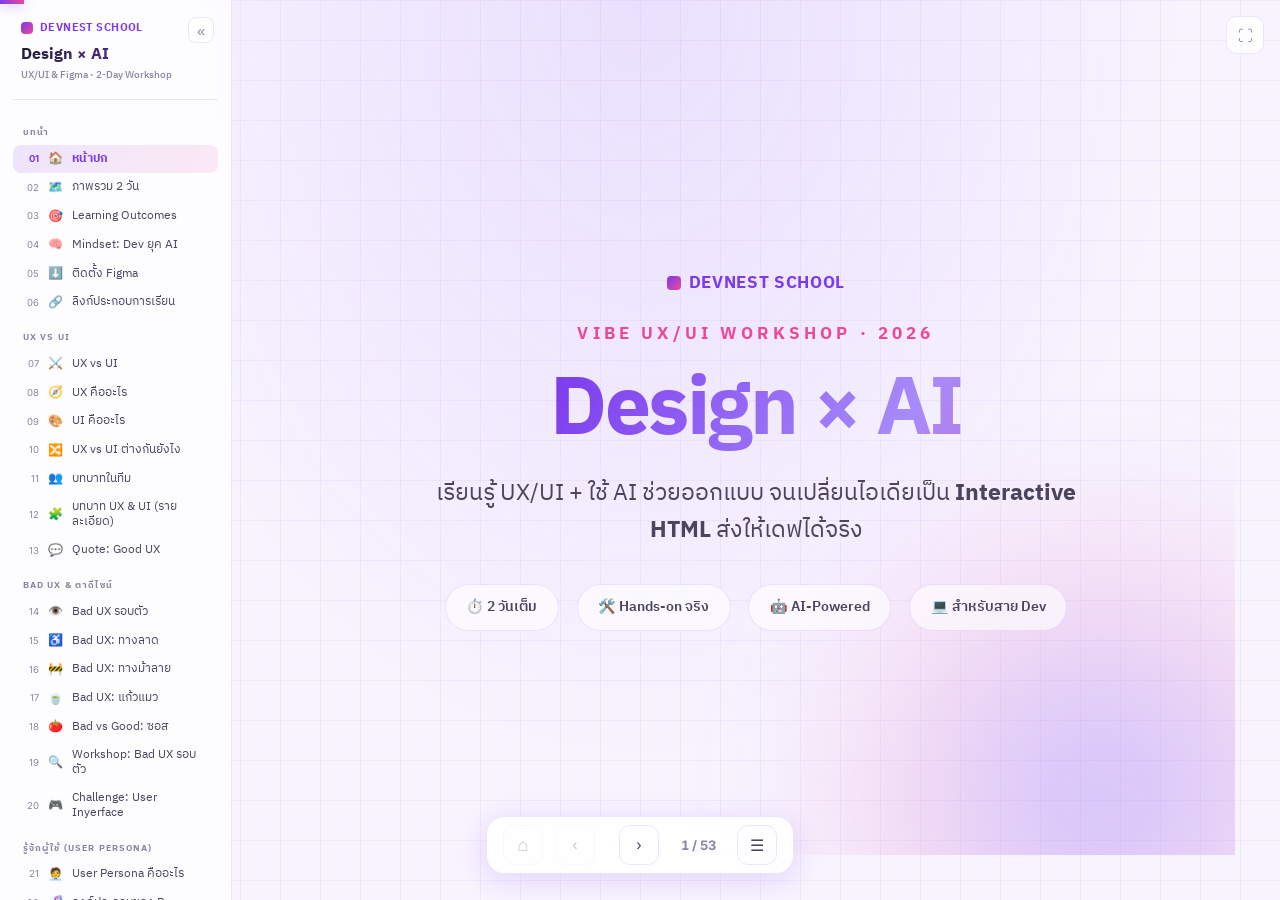
==== commit 41b60f15: "Make SUMDAY backoffice flows work end-to-end with the storefront - Shared localStorage store (store." ====
--- a/index.html
+++ b/index.html
@@ -1423,16 +1423,32 @@
         </div>
         <div class="anim-item" style="display:flex;flex-direction:column">
           <div class="section-label">✳️ Output จาก Claude</div>
-          <div onclick="window.open('examples/coffee-landing.html','_blank','noopener')" title="คลิกเพื่อเปิดหน้าเว็บจริงในแท็บใหม่" style="border-radius:14px;border:1px solid var(--border-color);overflow:hidden;box-shadow:0 14px 36px rgba(30,27,46,0.16);background:#fff;flex:1;display:flex;flex-direction:column;cursor:pointer;transition:transform 0.2s ease,box-shadow 0.2s ease" onmouseover="this.style.transform='translateY(-3px)';this.style.boxShadow='0 20px 46px rgba(30,27,46,0.24)'" onmouseout="this.style.transform='';this.style.boxShadow='0 14px 36px rgba(30,27,46,0.16)'">
-            <div style="display:flex;gap:6px;align-items:center;padding:9px 13px;background:#F1EEF9;border-bottom:1px solid var(--border-color)">
-              <span style="width:10px;height:10px;border-radius:50%;background:#FF5F57"></span>
-              <span style="width:10px;height:10px;border-radius:50%;background:#FEBC2E"></span>
-              <span style="width:10px;height:10px;border-radius:50%;background:#28C840"></span>
-              <span style="margin-left:8px;font-size:11px;color:var(--text-muted)">coffee-landing.html</span>
-              <span style="margin-left:auto;font-size:11px;font-weight:700;color:var(--primary)">↗ คลิกเปิดจริง</span>
+          <div style="flex:1;display:flex;flex-direction:column;gap:clamp(10px,1.2vw,16px)">
+            <div onclick="window.open('examples/coffee-landing.html','_blank','noopener')" title="คลิกเพื่อเปิดหน้าร้าน (ฝั่งลูกค้า) ในแท็บใหม่" style="border-radius:14px;border:1px solid var(--border-color);overflow:hidden;box-shadow:0 14px 36px rgba(30,27,46,0.16);background:#fff;flex:1;display:flex;flex-direction:column;cursor:pointer;transition:transform 0.2s ease,box-shadow 0.2s ease" onmouseover="this.style.transform='translateY(-3px)';this.style.boxShadow='0 20px 46px rgba(30,27,46,0.24)'" onmouseout="this.style.transform='';this.style.boxShadow='0 14px 36px rgba(30,27,46,0.16)'">
+              <div style="display:flex;gap:6px;align-items:center;padding:8px 13px;background:#F1EEF9;border-bottom:1px solid var(--border-color)">
+                <span style="width:9px;height:9px;border-radius:50%;background:#FF5F57"></span>
+                <span style="width:9px;height:9px;border-radius:50%;background:#FEBC2E"></span>
+                <span style="width:9px;height:9px;border-radius:50%;background:#28C840"></span>
+                <span style="margin-left:8px;font-size:11px;font-weight:700;color:var(--text-primary)">🛒 หน้าร้าน</span>
+                <span style="font-size:11px;color:var(--text-muted)">coffee-landing.html</span>
+                <span style="margin-left:auto;font-size:11px;font-weight:700;color:var(--primary)">↗ คลิกเปิดจริง</span>
+              </div>
+              <div style="position:relative;flex:1;min-height:clamp(120px,19vh,200px);overflow:hidden;background:#fff">
+                <iframe src="examples/coffee-landing.html" title="coffee-landing.html preview" loading="lazy" scrolling="no" tabindex="-1" aria-hidden="true" style="position:absolute;top:0;left:0;width:200%;height:200%;border:0;transform:scale(0.5);transform-origin:top left;pointer-events:none"></iframe>
+              </div>
             </div>
-            <div style="position:relative;flex:1;min-height:clamp(260px,40vh,420px);overflow:hidden;background:#fff">
-              <iframe src="examples/coffee-landing.html" title="coffee-landing.html preview" loading="lazy" scrolling="no" tabindex="-1" aria-hidden="true" style="position:absolute;top:0;left:0;width:200%;height:200%;border:0;transform:scale(0.5);transform-origin:top left;pointer-events:none"></iframe>
+            <div onclick="window.open('examples/sumday-backoffice/login.html','_blank','noopener')" title="คลิกเพื่อเปิดระบบหลังร้าน — ออเดอร์จากหน้าร้านเด้งเข้ามาที่นี่" style="border-radius:14px;border:1px solid var(--border-color);overflow:hidden;box-shadow:0 14px 36px rgba(30,27,46,0.16);background:#fff;flex:1;display:flex;flex-direction:column;cursor:pointer;transition:transform 0.2s ease,box-shadow 0.2s ease" onmouseover="this.style.transform='translateY(-3px)';this.style.boxShadow='0 20px 46px rgba(30,27,46,0.24)'" onmouseout="this.style.transform='';this.style.boxShadow='0 14px 36px rgba(30,27,46,0.16)'">
+              <div style="display:flex;gap:6px;align-items:center;padding:8px 13px;background:#F1EEF9;border-bottom:1px solid var(--border-color)">
+                <span style="width:9px;height:9px;border-radius:50%;background:#FF5F57"></span>
+                <span style="width:9px;height:9px;border-radius:50%;background:#FEBC2E"></span>
+                <span style="width:9px;height:9px;border-radius:50%;background:#28C840"></span>
+                <span style="margin-left:8px;font-size:11px;font-weight:700;color:var(--text-primary)">🧾 หลังร้าน</span>
+                <span style="font-size:11px;color:var(--text-muted)">sumday-backoffice/</span>
+                <span style="margin-left:auto;font-size:11px;font-weight:700;color:var(--primary)">↗ คลิกเปิดจริง</span>
+              </div>
+              <div style="position:relative;flex:1;min-height:clamp(120px,19vh,200px);overflow:hidden;background:#fff">
+                <iframe src="examples/sumday-backoffice/login.html" title="sumday-backoffice/ preview" loading="lazy" scrolling="no" tabindex="-1" aria-hidden="true" style="position:absolute;top:0;left:0;width:200%;height:200%;border:0;transform:scale(0.5);transform-origin:top left;pointer-events:none"></iframe>
+              </div>
             </div>
           </div>
         </div>
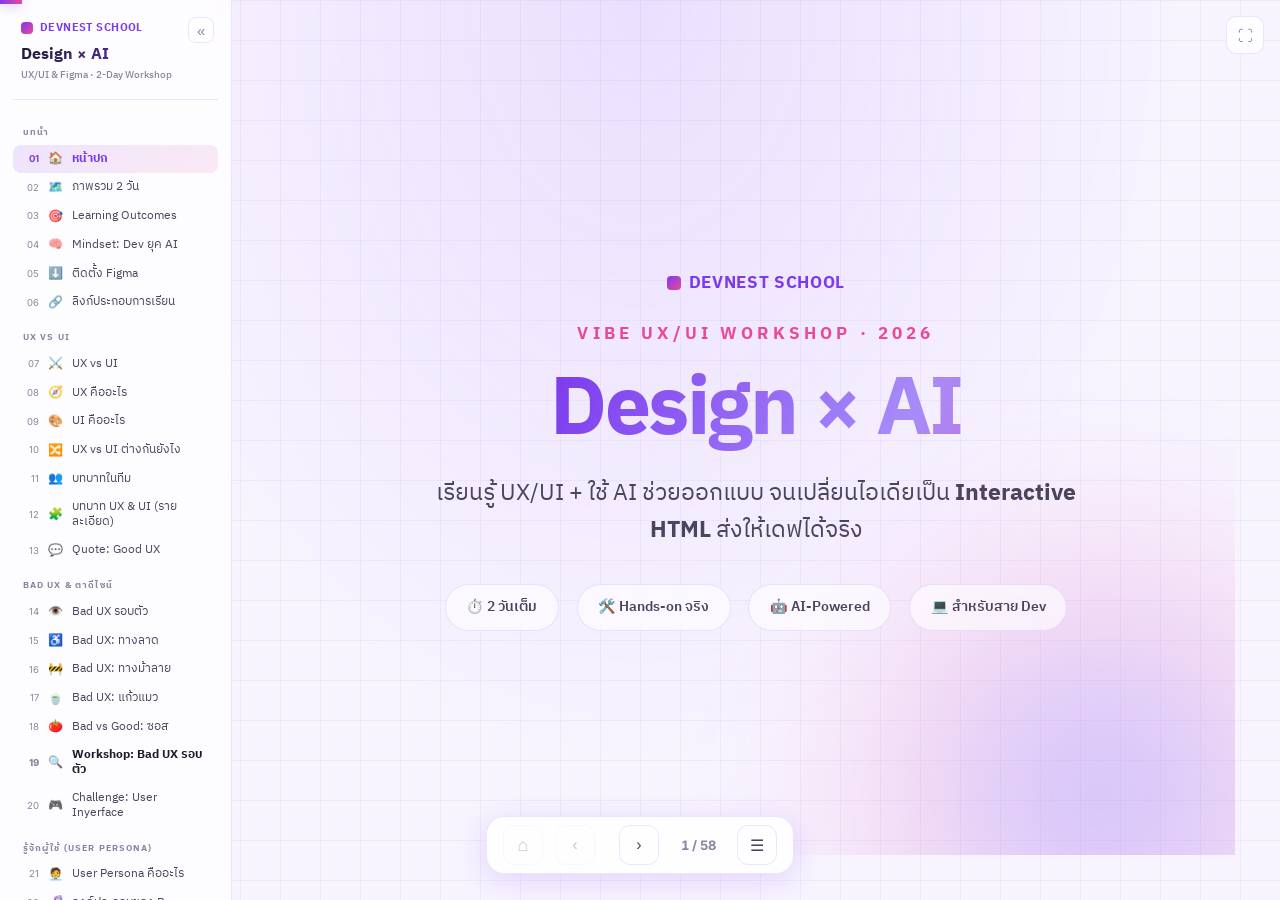
==== commit d8706424: "Add Component vs Design System slides and Design System workshop - New slides: Component ≠ Design Sy" ====
--- a/index.html
+++ b/index.html
@@ -52,6 +52,8 @@
 .sb-item{display:flex;align-items:center;gap:9px;padding:6px 10px;border-radius:8px;cursor:pointer;font-size:clamp(10.5px,0.9vw,13px);color:var(--text-secondary);line-height:1.3;transition:background 0.15s,color 0.15s;}
 .sb-item:hover{background:var(--bg-card-hover);color:var(--text-primary);}
 .sb-item.active{background:linear-gradient(135deg,rgba(124,58,237,0.13),rgba(236,72,153,0.10));color:var(--primary);font-weight:700;}
+.sb-item.ws{font-weight:800;}
+.sb-item.ws:not(.active){color:var(--text-primary);}
 .sb-item .ix{font-size:9.5px;font-family:'Inter',monospace;color:var(--text-muted);min-width:16px;text-align:right;flex-shrink:0;}
 .sb-item.active .ix{color:var(--primary);}
 .sb-item .ic{font-size:1.05em;flex-shrink:0;}
@@ -448,6 +450,61 @@
 .step-title{font-weight:700;font-size:clamp(13px,1.35vw,18px);margin-bottom:3px;}
 .step-sub{font-size:clamp(11px,1.05vw,14px);color:var(--text-secondary);margin-bottom:9px;line-height:1.55;}
 .tip-box{background:rgba(251,191,36,0.14);border:1px solid rgba(251,191,36,0.42);border-radius:10px;padding:9px 14px;font-size:clamp(11px,1.05vw,14px);color:#92560B;text-align:left;line-height:1.55;}
+
+/* ===== Component vs Design System ===== */
+.cmp-table{width:100%;max-width:1040px;margin:0 auto;border-collapse:separate;border-spacing:0;background:rgba(255,255,255,0.7);border:1px solid var(--border-color);border-radius:16px;overflow:hidden;box-shadow:0 10px 28px rgba(124,58,237,0.08);font-size:clamp(11.5px,1.1vw,15px);}
+.cmp-table th,.cmp-table td{padding:clamp(8px,0.9vw,13px) clamp(10px,1.2vw,18px);text-align:left;vertical-align:top;line-height:1.45;border-bottom:1px solid var(--border-color);}
+.cmp-table tr:last-child td{border-bottom:0;}
+.cmp-table thead th{background:rgba(124,58,237,0.06);font-size:clamp(13px,1.3vw,18px);font-weight:800;}
+.cmp-table thead th small{display:block;font-size:clamp(10.5px,0.95vw,13px);font-weight:500;color:var(--text-secondary);margin-top:3px;line-height:1.4;}
+.cmp-table thead th.ds{background:linear-gradient(135deg,rgba(124,58,237,0.12),rgba(236,72,153,0.12));color:var(--primary-dark);}
+.cmp-table td:first-child{font-weight:700;color:var(--text-primary);width:18%;white-space:nowrap;}
+.cmp-table td{color:var(--text-secondary);}
+.ds-demo{background:#fff;border:1px solid var(--border-color);border-radius:16px;padding:clamp(14px,1.6vw,22px);box-shadow:0 10px 28px rgba(30,27,46,0.08);}
+.ds-demo .lbl{font-size:clamp(10px,0.9vw,12px);font-weight:800;letter-spacing:0.12em;color:var(--text-muted);margin-bottom:clamp(10px,1.2vw,16px);}
+.ds-demo .row{display:flex;gap:10px;flex-wrap:wrap;}
+.ds-btn{font-family:inherit;border:0;border-radius:12px;padding:clamp(8px,0.9vw,12px) clamp(16px,1.6vw,24px);font-weight:700;font-size:clamp(12px,1.15vw,15px);cursor:pointer;transition:all .15s ease;}
+.ds-btn.pri{background:#2E42C9;color:#fff;box-shadow:0 6px 16px rgba(46,66,201,0.28);}
+.ds-btn.pri:hover{background:#2234A8;transform:translateY(-1px);}
+.ds-btn.sec{background:#fff;color:#3E3127;border:1.5px solid #E0D1B8;}
+.ds-btn.sec:hover{background:#FBF5EB;}
+.ds-btn[disabled]{background:#ECE0CD;color:#A1907A;box-shadow:none;cursor:not-allowed;}
+.ds-rules{list-style:none;display:flex;flex-direction:column;gap:clamp(6px,0.7vw,10px);}
+.ds-rules li{display:grid;grid-template-columns:clamp(104px,10vw,140px) 1fr;gap:10px;font-size:clamp(11.5px,1.08vw,14.5px);line-height:1.45;color:var(--text-secondary);padding-bottom:clamp(6px,0.7vw,10px);border-bottom:1px dashed var(--border-color);}
+.ds-rules li:last-child{border-bottom:0;padding-bottom:0;}
+.ds-rules li b{color:var(--primary-dark);font-weight:800;}
+.big-eq{display:grid;grid-template-columns:1fr 1fr;gap:clamp(12px,1.6vw,24px);max-width:1040px;margin:0 auto;}
+.big-eq .be{border-radius:18px;padding:clamp(16px,2vw,28px);border:1px solid var(--border-color);background:rgba(255,255,255,0.7);text-align:center;}
+.big-eq .be .k{font-size:clamp(18px,2.1vw,30px);font-weight:900;}
+.big-eq .be .v{font-size:clamp(12.5px,1.25vw,17px);color:var(--text-secondary);margin-top:6px;line-height:1.5;}
+.big-eq .be.c .k{color:var(--accent-orange);}
+.big-eq .be.d{background:linear-gradient(135deg,rgba(124,58,237,0.1),rgba(236,72,153,0.1));}
+.big-eq .be.d .k{color:var(--primary);}
+@media(max-width:768px){.dsw2-grid{grid-template-columns:1fr !important;}.sw-list{grid-template-columns:1fr 1fr;}.big-eq{grid-template-columns:1fr;}.cmp-table td:first-child{white-space:normal;}}
+
+/* ===== Workshop: Design System กลาง ===== */
+.hub{display:flex;flex-direction:column;align-items:center;gap:clamp(4px,0.6vw,8px);}
+.hub .core{background:linear-gradient(135deg,var(--primary),var(--secondary));color:#fff;border-radius:16px;padding:clamp(10px,1.2vw,16px) clamp(16px,1.8vw,24px);font-weight:800;font-size:clamp(13px,1.3vw,18px);text-align:center;box-shadow:0 12px 28px rgba(124,58,237,0.28);}
+.hub .core small{display:block;font-weight:500;opacity:.85;font-size:clamp(10.5px,0.95vw,13px);margin-top:2px;font-family:ui-monospace,Menlo,monospace;}
+.hub .arrows{color:var(--secondary);font-weight:900;font-size:clamp(12px,1.2vw,17px);letter-spacing:0.6em;line-height:1;}
+.hub .devs{display:grid;grid-template-columns:repeat(3,1fr);gap:clamp(8px,1vw,12px);width:100%;}
+.hub .dev{background:rgba(255,255,255,0.75);border:1px solid var(--border-color);border-radius:12px;padding:clamp(8px,0.9vw,12px);text-align:center;font-size:clamp(11px,1vw,13.5px);color:var(--text-secondary);line-height:1.4;}
+.hub .dev b{display:block;color:var(--text-primary);font-size:clamp(12px,1.1vw,15px);}
+.hub .dev .mini{display:flex;justify-content:center;gap:4px;margin-top:6px;}
+.hub .dev .mini i{display:block;width:clamp(16px,1.6vw,22px);height:8px;border-radius:4px;}
+.sw-list{display:grid;grid-template-columns:1fr 1fr;gap:clamp(5px,0.6vw,8px);}
+.sw{display:flex;align-items:center;gap:8px;background:rgba(255,255,255,0.75);border:1px solid var(--border-color);border-radius:10px;padding:clamp(4px,0.5vw,7px) clamp(7px,0.8vw,10px);font-size:clamp(11px,1vw,13.5px);}
+.sw i{width:clamp(18px,1.6vw,22px);height:clamp(18px,1.6vw,22px);border-radius:6px;flex-shrink:0;border:1px solid rgba(0,0,0,0.08);}
+.sw div{display:flex;align-items:baseline;gap:6px;flex-wrap:wrap;}
+.sw b{font-size:clamp(11.5px,1.05vw,14px);color:var(--text-primary);}
+.sw code{font-size:clamp(10px,0.9vw,12px);color:var(--text-muted);}
+.prompt-box{position:relative;background:#1E1B2E;color:#EDE9FB;border-radius:14px;padding:44px clamp(12px,1.4vw,18px) clamp(12px,1.4vw,18px);font-family:ui-monospace,SFMono-Regular,Menlo,Consolas,monospace;font-size:clamp(10.5px,0.95vw,12.8px);line-height:1.7;white-space:pre-wrap;overflow-y:auto;text-align:left;}
+.sw-strip{display:flex;flex-wrap:wrap;gap:clamp(4px,0.5vw,7px);}
+.sw-pill{display:inline-flex;align-items:center;gap:5px;background:rgba(255,255,255,0.8);border:1px solid var(--border-color);border-radius:999px;padding:2px 9px 2px 3px;font-size:clamp(10.5px,0.92vw,12.5px);font-weight:700;color:var(--text-primary);}
+.sw-pill i{width:clamp(13px,1.2vw,16px);height:clamp(13px,1.2vw,16px);border-radius:50%;border:1px solid rgba(0,0,0,0.1);}
+.sw-pill code{font-size:0.92em;font-weight:500;color:var(--text-muted);background:none;padding:0;}
+.copy-btn{position:absolute;top:10px;right:10px;font-family:inherit;border:0;border-radius:9px;padding:6px 12px;font-weight:700;font-size:12px;background:rgba(255,255,255,0.14);color:#fff;cursor:pointer;transition:background .15s;}
+.copy-btn:hover{background:rgba(255,255,255,0.26);}
 </style>
 </head>
 <body>
@@ -588,7 +645,7 @@
     <div class="slide-subtitle" style="margin-bottom:clamp(14px,1.8vw,24px)">เปิดเตรียมไว้ในแท็บ จะได้ทำตามทัน</div>
     <div class="slide-content">
       <div style="display:flex;flex-direction:column;gap:clamp(12px,1.4vw,18px);max-width:820px;width:100%;margin:0 auto">
-        <a class="link-card anim-item" href="https://www.figma.com/board/wuCbBhsms4gowGz0xRIWcP/Brainstorm---Devnest?node-id=0-1" target="_blank" rel="noopener">
+        <a class="link-card anim-item" href="https://www.figma.com/board/l0YiCWrG5AWDJjjm18kIDP/Brainstorm-UXUI---Devnest-3?node-id=0-1&amp;t=oPP3m89QMwsT19sn-1" target="_blank" rel="noopener">
           <div class="link-ic">🧠</div><div><div class="link-t">FigJam — Brainstorm</div><div class="link-s">สำหรับ brainstorm + MoSCoW</div></div><span class="link-ext">↗</span>
         </a>
         <a class="link-card anim-item" href="https://www.figma.com/design/fAuz4fukcG9NNrAFFJ8zk0/Figma-Begin---DevNest?node-id=5-2&t=2OetLt17QNctv0EQ-1" target="_blank" rel="noopener">
@@ -850,7 +907,7 @@
           <span class="hero-chip">🧠 brainstorm บน FigJam</span>
           <span class="hero-chip">💬 บอกได้ว่าพังเพราะอะไร</span>
         </div>
-        <a class="hero-link" href="https://www.figma.com/board/wuCbBhsms4gowGz0xRIWcP/Brainstorm---Devnest?node-id=0-1" target="_blank">เปิด FigJam Board →</a>
+        <a class="hero-link" href="https://www.figma.com/board/l0YiCWrG5AWDJjjm18kIDP/Brainstorm-UXUI---Devnest-3?node-id=0-1&amp;t=oPP3m89QMwsT19sn-1" target="_blank">เปิด FigJam Board →</a>
       </div>
     </div>
   </div>
@@ -968,7 +1025,7 @@
 
   <!-- 18 WORKSHOP A FigJam -->
   <div class="slide" data-slide="22">
-    <div class="slide-header"><div class="slide-badge work"><span class="dot"></span>Workshop A · FigJam</div><div class="slide-number">23</div></div>
+    <div class="slide-header"><div class="slide-badge work"><span class="dot"></span>Workshop · FigJam</div><div class="slide-number">23</div></div>
     <div class="slide-content">
       <div class="hero-box pink anim-item">
         <div class="hero-mission">🧠 Group Brainstorm</div>
@@ -979,7 +1036,7 @@
           <span class="hero-chip">🧠 ฝึก brainstorm บน FigJam</span>
           <span class="hero-chip">📊 ฝึกตัดสินใจ</span>
         </div>
-        <a class="hero-link" href="https://www.figma.com/board/wuCbBhsms4gowGz0xRIWcP/Brainstorm---Devnest?node-id=0-1" target="_blank">เปิด FigJam Board →</a>
+        <a class="hero-link" href="https://www.figma.com/board/l0YiCWrG5AWDJjjm18kIDP/Brainstorm-UXUI---Devnest-3?node-id=0-1&amp;t=oPP3m89QMwsT19sn-1" target="_blank">เปิด FigJam Board →</a>
       </div>
     </div>
   </div>
@@ -1147,7 +1204,7 @@
 
   <!-- 24 WORKSHOP 1 -->
   <div class="slide" data-slide="27">
-    <div class="slide-header"><div class="slide-badge work"><span class="dot"></span>Workshop 1 · Figma</div><div class="slide-number">28</div></div>
+    <div class="slide-header"><div class="slide-badge work"><span class="dot"></span>Workshop · Figma</div><div class="slide-number">28</div></div>
     <div class="slide-content">
       <div class="hero-box anim-item">
         <div class="hero-mission">🛠️ Mission</div>
@@ -1311,25 +1368,102 @@
     </div>
   </div>
 
+  <!-- DSA · Component vs Design System -->
+  <div class="slide" data-slide="DSA">
+    <div class="slide-header"><div class="slide-badge d2"><span class="dot"></span>Component vs Design System</div><div class="slide-number">38</div></div>
+    <div class="slide-title">Component ≠ Design System</div>
+    <div class="slide-subtitle" style="margin-bottom:clamp(12px,1.6vw,22px)">Component เป็น<b>ส่วนหนึ่ง</b>ของ Design System — แต่ทำ Component อย่างเดียว <b>ยังไม่ถือว่ามี Design System ที่สมบูรณ์</b></div>
+    <div class="slide-content">
+      <table class="cmp-table anim-item">
+        <thead><tr>
+          <th>หัวข้อ</th>
+          <th>🧩 Component<small>ชิ้นส่วน UI ที่นำกลับมาใช้ซ้ำได้ เช่น Button, Input, Card, Modal</small></th>
+          <th class="ds">📘 Design System<small>มาตรฐานทั้งสี ตัวอักษร ระยะห่าง Component และกฎการใช้งานให้สอดคล้องกัน</small></th>
+        </tr></thead>
+        <tbody>
+          <tr><td>🎯 เป้าหมาย</td><td>นำ UI กลับมาใช้ซ้ำ</td><td>สร้างมาตรฐานทั้ง Product</td></tr>
+          <tr><td>📐 ขอบเขต</td><td>UI แต่ละชิ้น</td><td>ระบบการออกแบบทั้งหมด</td></tr>
+          <tr><td>🧪 ตัวอย่าง</td><td>Button, Input, Modal</td><td>Colors, Typography, Tokens, Components, Guidelines</td></tr>
+          <tr><td>⚙️ การใช้งาน</td><td>ลดงานออกแบบและพัฒนาซ้ำ</td><td>ทำให้ทีมออกแบบและพัฒนาไปในทิศทางเดียวกัน</td></tr>
+          <tr><td>👥 ผู้ใช้งาน</td><td>UX/UI, Developer</td><td>UX/UI, Developer, Product Team</td></tr>
+        </tbody>
+      </table>
+    </div>
+  </div>
+
+  <!-- DSB · ตัวอย่าง Button เดียวกัน 2 ระดับ -->
+  <div class="slide" data-slide="DSB">
+    <div class="slide-header"><div class="slide-badge d2"><span class="dot"></span>Example · Backoffice</div><div class="slide-number">39</div></div>
+    <div class="slide-title">ปุ่มเดียวกัน แต่คนละระดับ</div>
+    <div class="slide-subtitle" style="margin-bottom:clamp(12px,1.6vw,22px)">สมมติเรากำลังออกแบบระบบ <b>Backoffice</b> ของร้าน SUMDAY</div>
+    <div class="slide-content">
+      <div class="two-col" style="max-width:1080px;gap:clamp(16px,2.2vw,34px);align-items:stretch">
+        <div class="anim-item" style="display:flex;flex-direction:column;gap:clamp(10px,1.2vw,16px)">
+          <div class="section-label">🧩 ระดับ Component</div>
+          <div class="ds-demo">
+            <div class="lbl">BUTTON COMPONENTS</div>
+            <div class="row"><button class="ds-btn pri" type="button">บันทึก</button><button class="ds-btn sec" type="button">ยกเลิก</button><button class="ds-btn pri" type="button" disabled>Disabled</button></div>
+          </div>
+          <div style="font-size:clamp(12px,1.15vw,15.5px);color:var(--text-secondary);line-height:1.6">มีปุ่มที่นำกลับมาใช้ซ้ำได้ พร้อมรูปแบบและสถานะต่าง ๆ<br>→ แค่นี้ <b style="color:var(--text-primary)">เรียกว่าทำ Component แล้ว</b> เพราะเอาปุ่มเดียวกันไปใช้ได้หลายหน้าจอ</div>
+          <div class="tip-box" style="margin-top:auto">💡 Design System ไม่ได้บอกแค่ <b>"ปุ่มหน้าตาอย่างไร"</b> แต่บอกด้วยว่า <b>"ทำไมถึงออกแบบแบบนี้"</b> และ <b>"ควรใช้เมื่อไหร่"</b></div>
+        </div>
+        <div class="anim-item" style="display:flex;flex-direction:column">
+          <div class="section-label">📘 ระดับ Design System — ต้องกำหนดเพิ่ม</div>
+          <div class="ds-demo" style="flex:1">
+            <ul class="ds-rules">
+              <li><b>Color Tokens</b><span>Primary เป็นสีอะไร และตัวอักษรบนปุ่มต้องเป็นสีอะไร</span></li>
+              <li><b>Typography</b><span>ขนาดตัวอักษร น้ำหนัก และ Line Height</span></li>
+              <li><b>Sizing</b><span>Small / Medium / Large ใช้ขนาดไหนในสถานการณ์ใด</span></li>
+              <li><b>Spacing</b><span>Padding และ Gap ภายในปุ่ม</span></li>
+              <li><b>States</b><span>Default · Hover · Focus · Disabled · Loading</span></li>
+              <li><b>Usage</b><span>เมื่อไหร่ใช้ Primary, Secondary หรือ Destructive</span></li>
+              <li><b>Accessibility</b><span>Contrast · Keyboard Navigation · Focus Indicator</span></li>
+            </ul>
+          </div>
+        </div>
+      </div>
+    </div>
+  </div>
+
   <!-- DS2 · โครงสร้าง Design System -->
   <div class="slide" data-slide="DS2">
-    <div class="slide-header"><div class="slide-badge d2"><span class="dot"></span>Structure</div><div class="slide-number">38</div></div>
-    <div class="slide-title">จาก Token สู่ทั้งเว็บ</div>
-    <div class="slide-subtitle" style="margin-bottom:clamp(12px,1.6vw,22px)">เล็ก → ใหญ่ ประกอบกันเป็นชั้น ๆ</div>
+    <div class="slide-header"><div class="slide-badge d2"><span class="dot"></span>Structure</div><div class="slide-number">40</div></div>
+    <div class="slide-title">โครงสร้าง Design System ที่ดี</div>
+    <div class="slide-subtitle" style="margin-bottom:clamp(12px,1.6vw,22px)">มาตรฐานการออกแบบและพัฒนา Product — ประกอบกันเป็นชั้น จากรากถึงกฎการใช้</div>
     <div class="slide-content">
       <div class="flow-container">
         <div class="flow-row anim-item">
-          <div class="flow-step"><span class="icon">🎨</span>Tokens</div><span class="flow-arrow">→</span>
+          <div class="flow-step"><span class="icon">🌱</span>Foundations</div><span class="flow-arrow">→</span>
+          <div class="flow-step"><span class="icon">🎨</span>Design Tokens</div><span class="flow-arrow">→</span>
           <div class="flow-step"><span class="icon">🧩</span>Components</div><span class="flow-arrow">→</span>
-          <div class="flow-step"><span class="icon">🧱</span>Patterns</div><span class="flow-arrow">→</span>
-          <div class="flow-step highlight"><span class="icon">📄</span>Pages</div>
-        </div>
-      </div>
-      <div class="cards-grid cols-3" style="max-width:1080px;margin-top:clamp(14px,1.8vw,24px)">
-        <div class="card anim-item"><span class="card-icon">🎨</span><div class="card-title">Tokens — DNA</div><div class="card-desc">ค่าพื้นฐานที่ใช้ซ้ำ เช่น <code>--primary</code> <code>#2E42C9</code> · <code>--r 18px</code> ของ SUMDAY</div><span class="card-tag tag-blue">ตัวแปร CSS</span></div>
-        <div class="card anim-item"><span class="card-icon">🧩</span><div class="card-title">Components</div><div class="card-desc">ปุ่ม · การ์ดเมนู · badge — ประกอบขึ้นจาก token ชุดเดียวกัน</div><span class="card-tag tag-green">ใช้ซ้ำ</span></div>
-        <div class="card anim-item"><span class="card-icon">🧱</span><div class="card-title">Patterns &amp; Pages</div><div class="card-desc">เอา component มาเรียงเป็นหน้า เช่น หน้าเมนู SUMDAY ทั้งหน้า</div><span class="card-tag tag-pink">ทั้งระบบ</span></div>
-      </div>
+          <div class="flow-step highlight"><span class="icon">📐</span>Patterns &amp; Guidelines</div>
+        </div>
+      </div>
+      <div class="cards-grid cols-4" style="max-width:1120px;margin-top:clamp(14px,1.8vw,24px)">
+        <div class="card anim-item"><span class="card-icon">🌱</span><div class="card-title">01 · Foundations</div><div class="card-desc">Colors, Typography, Spacing, Grid — ค่าพื้นฐานของแบรนด์</div><span class="card-tag tag-orange">ราก</span></div>
+        <div class="card anim-item"><span class="card-icon">🎨</span><div class="card-title">02 · Design Tokens</div><div class="card-desc">ตั้งชื่อให้ค่า เช่น <code>--primary</code> <code>#2E42C9</code> · <code>--r 18px</code> ของ SUMDAY · Surface · Shadow</div><span class="card-tag tag-blue">ตัวแปร CSS</span></div>
+        <div class="card anim-item"><span class="card-icon">🧩</span><div class="card-title">03 · Components</div><div class="card-desc">Button, Input, Select, Modal — ประกอบจาก token ชุดเดียวกัน</div><span class="card-tag tag-green">ใช้ซ้ำ</span></div>
+        <div class="card anim-item"><span class="card-icon">📐</span><div class="card-title">04 · Patterns &amp; Guidelines</div><div class="card-desc">Form, Table, Navigation + กฎ UX ว่าใช้อะไร เมื่อไหร่</div><span class="card-tag tag-pink">ทั้งระบบ</span></div>
+      </div>
+    </div>
+  </div>
+
+  <!-- DSE · สรุป -->
+  <div class="slide" data-slide="DSE">
+    <div class="slide-header"><div class="slide-badge d2"><span class="dot"></span>Recap</div><div class="slide-number">42</div></div>
+    <div class="slide-title">สรุป: Component vs Design System</div>
+    <div class="slide-content">
+      <div class="big-eq anim-item">
+        <div class="be c"><div class="k">🧩 Component</div><div class="v">= สิ่งที่เรา<b>สร้างมาใช้ซ้ำ</b></div></div>
+        <div class="be d"><div class="k">📘 Design System</div><div class="v">= มาตรฐานที่ทำให้<b>ทุกคนสร้างและใช้</b>สิ่งเหล่านั้นอย่างสอดคล้องกัน</div></div>
+      </div>
+      <div class="section-label anim-item" style="max-width:1040px;margin:clamp(14px,1.8vw,24px) auto clamp(8px,1vw,12px)">🪜 UI Kit · Component Library · Design System เป็นคนละระดับ — ไม่จำเป็นต้องมีครบทั้งสามทุกโปรเจกต์</div>
+      <div class="cards-grid cols-3" style="max-width:1040px">
+        <div class="card anim-item"><span class="card-icon">🖼️</span><div class="card-title">UI Kit</div><div class="card-desc">ชุดหน้าจอ/องค์ประกอบสำเร็จรูปไว้หยิบประกอบงาน — เน้นหน้าตา</div></div>
+        <div class="card anim-item"><span class="card-icon">📦</span><div class="card-title">Component Library</div><div class="card-desc">Component ที่ใช้ซ้ำได้จริง มี variants/states — ใน Figma หรือในโค้ด</div></div>
+        <div class="card anim-item"><span class="card-icon">📘</span><div class="card-title">Design System</div><div class="card-desc">Library + Tokens + Guidelines + ทีมใช้ตรงกันทั้ง Designer และ Dev</div></div>
+      </div>
+      
     </div>
   </div>
 
@@ -1347,6 +1481,109 @@
           <span class="hero-chip">🤝 export ส่งเดฟ/AI</span>
         </div>
         <a class="hero-link" href="examples/coffee-design-system.html" target="_blank">เปิด Token Playground →</a>
+      </div>
+    </div>
+  </div>
+
+  <!-- DSW1 · Workshop: Design System กลาง -->
+  <div class="slide" data-slide="DSW1">
+    <div class="slide-header"><div class="slide-badge work"><span class="dot"></span>Workshop · Design System</div><div class="slide-number">50</div></div>
+    <div class="slide-title">Workshop: สร้าง Design System กลางของกลุ่ม</div>
+    <div class="slide-subtitle" style="margin-bottom:clamp(12px,1.6vw,20px)">ทำ "แหล่งความจริงเดียว" ไว้ก่อน แล้วทุกคนในกลุ่มหยิบไปใช้ตอนทำหน้าของตัวเอง</div>
+    <div class="slide-content">
+      <div class="two-col" style="max-width:1100px;gap:clamp(16px,2.4vw,36px);align-items:stretch">
+        <div class="anim-item" style="display:flex;flex-direction:column;gap:clamp(10px,1.2vw,14px)">
+          <div class="section-label">🤔 ทำไมต้องมี Design System กลาง?</div>
+          <div style="font-size:clamp(12px,1.15vw,15.5px);color:var(--text-secondary);line-height:1.6">โปรเจกต์จริง <b style="color:var(--text-primary)">มีคนทำหน้า UI (Frontend) หลายคน</b> — ถ้าต่างคนต่างทำ จะได้ปุ่ม 3 แบบ สี 3 เฉด ระยะไม่เท่ากัน</div>
+          <div class="hub">
+            <div class="core">📘 design-system.html<small>tokens.css · components · guidelines</small></div>
+            <div class="arrows">↓↓↓</div>
+            <div class="devs">
+              <div class="dev"><b>👩‍💻 FE คน A</b>หน้า Login<div class="mini"><i style="background:#5B5EE8"></i><i style="background:#B9A8F5"></i><i style="background:#E8709A"></i></div></div>
+              <div class="dev"><b>🧑‍💻 FE คน B</b>หน้า Dashboard<div class="mini"><i style="background:#5B5EE8"></i><i style="background:#B9A8F5"></i><i style="background:#E8709A"></i></div></div>
+              <div class="dev"><b>👨‍💻 FE คน C</b>หน้า Settings<div class="mini"><i style="background:#5B5EE8"></i><i style="background:#B9A8F5"></i><i style="background:#E8709A"></i></div></div>
+            </div>
+          </div>
+          <div class="tip-box" style="margin-top:auto">✅ ใช้จาก DS กลางได้เลย → <b>หน้าตาเหมือนกันทั้งระบบ</b> · แก้สีที่เดียว ทุกหน้าเปลี่ยนตาม</div>
+        </div>
+        <div class="anim-item" style="display:flex;flex-direction:column;gap:clamp(10px,1.2vw,14px)">
+          <div class="section-label">🛠️ ภารกิจของกลุ่ม (ใช้ระบบที่กลุ่มคิดไว้ตอน brainstorm)</div>
+          <div class="steps" style="gap:clamp(8px,1vw,12px)">
+            <div class="step"><div class="step-num">1</div><div class="step-body"><div class="step-title">เลือกสีของระบบเอง</div><div class="step-sub" style="margin:0">Primary · Secondary · Accent · Background · Text · Success / Warning / Danger</div></div></div>
+            <div class="step"><div class="step-num">2</div><div class="step-body"><div class="step-title">ใช้ Prompt สร้าง <code>design-system.html</code></div><div class="step-sub" style="margin:0">ใส่สีของกลุ่มลงใน prompt ตัวอย่างหน้าถัดไป</div></div></div>
+            <div class="step"><div class="step-num">3</div><div class="step-body"><div class="step-title">ตรวจด้วยตาดีไซน์</div><div class="step-sub" style="margin:0">contrast อ่านออกไหม · ครบทุก state ไหม · สั่งแก้ต่อเป็นภาษาคน</div></div></div>
+            <div class="step"><div class="step-num">4</div><div class="step-body"><div class="step-title">แบ่งกันทำหน้า โดยใช้ DS กลาง</div><div class="step-sub" style="margin:0">แต่ละคนแนบ <code>design-system.html</code> ให้ Claude ตอนสร้างหน้าของตัวเอง → ไปต่อ Capstone</div></div></div>
+          </div>
+          <div class="hero-chips" style="margin-top:auto;justify-content:flex-start">
+            <span class="hero-chip">👥 ทำเป็นกลุ่ม</span>
+            <span class="hero-chip">⏱️ 30–40 นาที</span>
+            <span class="hero-chip">📦 ได้ design-system.html</span>
+          </div>
+        </div>
+      </div>
+    </div>
+  </div>
+
+  <!-- DSW2 · Prompt สร้าง Design System -->
+  <div class="slide" data-slide="DSW2">
+    <div class="slide-header"><div class="slide-badge work"><span class="dot"></span>Workshop · Prompt</div><div class="slide-number">51</div></div>
+    <div class="slide-title">ตัวอย่าง Prompt: สร้าง Design System เป็น HTML</div>
+    <div class="slide-subtitle" style="margin-bottom:clamp(10px,1.4vw,18px)"><b>ระบุสีเอง</b> ให้ชัด — AI ไม่ต้องเดา และทุกหน้าจะออกมาเป็นระบบเดียวกัน</div>
+    <div class="slide-content">
+      <div class="dsw2-grid" style="display:grid;grid-template-columns:minmax(0,1fr) minmax(0,1fr);gap:clamp(16px,2.2vw,32px);max-width:1120px;width:100%;margin:0 auto;align-items:stretch">
+        <div class="anim-item" style="display:flex;flex-direction:column;gap:clamp(7px,0.9vw,11px);min-width:0">
+          <div class="section-label">✍️ Prompt — แก้สีเป็นของกลุ่ม</div>
+          <div class="sw-strip"><span class="sw-pill"><i style="background:#5B5EE8"></i>Primary <code>#5B5EE8</code></span><span class="sw-pill"><i style="background:#B9A8F5"></i>Secondary <code>#B9A8F5</code></span><span class="sw-pill"><i style="background:#E8709A"></i>Accent <code>#E8709A</code></span><span class="sw-pill"><i style="background:#FFF8FC"></i>Background <code>#FFF8FC</code></span><span class="sw-pill"><i style="background:#23213F"></i>Text <code>#23213F</code></span><span class="sw-pill"><i style="background:#3E9E7E"></i>Success <code>#3E9E7E</code></span><span class="sw-pill"><i style="background:#F2B45A"></i>Warning <code>#F2B45A</code></span><span class="sw-pill"><i style="background:#C93A62"></i>Danger <code>#C93A62</code></span></div>
+          <div class="prompt-box" style="flex:1;min-height:0;max-height:clamp(190px,36vh,480px)"><button class="copy-btn" type="button" data-copy="dsPrompt">📋 คัดลอก</button><span id="dsPrompt">สร้าง "Design System" ของโปรเจกต์ [ชื่อระบบของกลุ่ม เช่น ระบบจองห้องประชุม]
+เป็นไฟล์ HTML เดียวจบ (รวม CSS + JS) ชื่อ design-system.html เปิดในเบราว์เซอร์ได้ทันที
+
+🎨 สีของแบรนด์ (ใช้ตามนี้เท่านั้น ห้ามคิดสีเพิ่ม)
+- Primary: #5B5EE8 (Periwinkle) → ปุ่มหลัก ลิงก์ สิ่งที่อยากให้กด
+- Secondary: #B9A8F5 (Lavender) → ปุ่มรอง ไฮไลต์
+- Accent: #E8709A (Rose Pink) → จุดเด่นเล็ก ๆ เช่น page indicator
+- Gradient: #6C6FF5 → #F3C6E3 → พื้นหลัง/ส่วนตกแต่งเท่านั้น (โทนพาสเทล ฝันๆ)
+- Background: #FFF8FC · Surface: #FFFFFF · Border: #F1E2EE
+- Text: #23213F · Text muted: #66627F
+- Success: #3E9E7E · Warning: #F2B45A · Danger: #C93A62
+
+🔤 Typography: ฟอนต์ "IBM Plex Sans Thai" (Google Fonts)
+   H1 32 · H2 24 · H3 20 · Body 16 · Small 14
+📏 Spacing: 4 / 8 / 12 / 16 / 24 / 32 · Radius: 8 / 12 / 18 · Shadow 2 ระดับ
+
+🧱 สิ่งที่ต้องมีในหน้า
+1) Tokens — ประกาศทุกค่าเป็น CSS variables ใน :root
+   (--color-primary, --space-4, --radius-md ...) แสดง swatch + ชื่อตัวแปร + hex กดคัดลอกได้
+2) Typography — ตัวอย่างทุกระดับ
+3) Components — Button (Primary / Secondary / Ghost / Destructive × S/M/L
+   + Hover / Focus / Disabled / Loading), Input + error, Select, Checkbox,
+   Badge สถานะ, Card, Modal (กดเปิดได้จริง), Table
+4) Usage Guidelines — ใต้แต่ละ component เขียน "ใช้เมื่อไหร่ / ไม่ควรใช้เมื่อไหร่"
+5) ปุ่ม "คัดลอก tokens.css" ไว้ส่งให้เพื่อนในทีม
+
+✅ กติกา
+- ทุก component ใช้ค่าจาก CSS variables เท่านั้น ห้าม hardcode สี
+- contrast ผ่าน WCAG AA และมี focus ring ชัดเจน
+- responsive ดูบนมือถือได้</span></div>
+        </div>
+        <div class="anim-item" style="display:flex;flex-direction:column;gap:clamp(7px,0.9vw,11px);min-width:0">
+          <div class="section-label">✳️ Output ที่ได้จาก Prompt นี้</div>
+          <div onclick="window.open('examples/design-system-example.html','_blank','noopener')" title="คลิกเพื่อเปิด design-system.html ตัวอย่างในแท็บใหม่" style="border-radius:14px;border:1px solid var(--border-color);overflow:hidden;box-shadow:0 14px 36px rgba(30,27,46,0.16);background:#fff;flex:1;display:flex;flex-direction:column;cursor:pointer;transition:transform 0.2s ease,box-shadow 0.2s ease" onmouseover="this.style.transform='translateY(-3px)';this.style.boxShadow='0 20px 46px rgba(30,27,46,0.24)'" onmouseout="this.style.transform='';this.style.boxShadow='0 14px 36px rgba(30,27,46,0.16)'">
+            <div style="display:flex;gap:6px;align-items:center;padding:8px 13px;background:#F1EEF9;border-bottom:1px solid var(--border-color)">
+              <span style="width:9px;height:9px;border-radius:50%;background:#FF5F57"></span>
+              <span style="width:9px;height:9px;border-radius:50%;background:#FEBC2E"></span>
+              <span style="width:9px;height:9px;border-radius:50%;background:#28C840"></span>
+              <span style="margin-left:8px;font-size:11px;color:var(--text-muted)">design-system.html</span>
+              <span style="margin-left:auto;font-size:11px;font-weight:700;color:var(--primary)">↗ คลิกเปิดจริง</span>
+            </div>
+            <div style="position:relative;flex:1;min-height:clamp(120px,20vh,300px);overflow:hidden;background:#FFF8FC">
+              <iframe src="examples/design-system-example.html" title="design-system.html preview" loading="lazy" scrolling="no" tabindex="-1" aria-hidden="true" style="position:absolute;top:0;left:0;width:200%;height:200%;border:0;transform:scale(0.5);transform-origin:top left;pointer-events:none"></iframe>
+            </div>
+          </div>
+          <div class="section-label" style="margin-top:clamp(2px,0.4vw,6px)">🔁 แล้วตอนเพื่อนแต่ละคนทำหน้าของตัวเอง</div>
+          <div class="prompt-box" style="padding-top:clamp(10px,1.1vw,14px);padding-right:96px"><button class="copy-btn" type="button" data-copy="dsReusePrompt">📋 คัดลอก</button><span id="dsReusePrompt">สร้างหน้า [ชื่อหน้า เช่น หน้ารายการจอง] ของระบบเรา
+โดยใช้ token และ component จาก design-system.html ที่แนบมาเท่านั้น
+ห้ามสร้างสี ฟอนต์ หรือสไตล์ปุ่มใหม่</span></div>
+        </div>
       </div>
     </div>
   </div>
@@ -1633,10 +1870,10 @@
     'Workshop: Bad UX รอบตัว','Challenge: User Inyerface',
     'User Persona คืออะไร','องค์ประกอบของ Persona','ตัวอย่าง: ลูกค้า SUMDAY',
     'MoSCoW Method',
-    'Workshop A: FigJam','— Figma จากศูนย์ —','ทัวร์ Figma','Frame & รูปทรง','Pen, Text & Stroke','Effects: เงา & เบลอ','Auto Layout คืออะไร','Resizing: Hug/Fixed/Fill','Components คืออะไร','Figma = โค้ดที่คุณรู้','Wireframe Lo-fi/Hi-fi',
-    'Workshop 1: Wireframe','สรุป Day 1',
+    'Workshop: FigJam','— Figma จากศูนย์ —','ทัวร์ Figma','Frame & รูปทรง','Pen, Text & Stroke','Effects: เงา & เบลอ','Auto Layout คืออะไร','Resizing: Hug/Fixed/Fill','Components คืออะไร','Figma = โค้ดที่คุณรู้','Wireframe Lo-fi/Hi-fi',
+    'Workshop: Wireframe','สรุป Day 1',
     '— Day 2: AI → HTML —','AI Landscape','เครื่องมือ AI','Pipeline','Hands-on: Stitch','Hands-on: Figma Make',
-    'Hands-on: Claude → HTML','Design System คืออะไร','จาก Token สู่ทั้งเว็บ','Hands-on: Token Playground','อ่านงาน AI ออก','Prompt ให้ดี','ตัวอย่าง: Prompt → Output','ส่งมอบให้เดฟ','Capstone','เรียนต่อ','Now Go Build!'
+    'Hands-on: Claude → HTML','Design System คืออะไร','Component vs Design System','ตัวอย่าง: ปุ่ม 2 ระดับ','โครงสร้าง Design System','สรุป: Component vs DS','Hands-on: Token Playground','Workshop: Design System กลาง','Prompt: สร้าง Design System','อ่านงาน AI ออก','Prompt ให้ดี','ตัวอย่าง: Prompt → Output','ส่งมอบให้เดฟ','Capstone','เรียนต่อ','Now Go Build!'
   ];
   slideTitles.splice(33,1); // ลบ phantom 'Figma = โค้ดที่คุณรู้' (เลื่อน →33 หลังเพิ่ม Auto Layout/Components)
   const navProgress=document.getElementById('navProgress');
@@ -1655,20 +1892,21 @@
     {label:'Wireframe & สรุป Day 1',items:[33,34,35]},
     {label:'Day 2 · AI → HTML',items:[36,37,38,39]},
     {label:'ลองใช้ AI Tools',items:[40,41,42]},
-    {label:'Design System',items:[43,44,45]},
-    {label:'วิจารณ์งาน & Prompt',items:[46,47,48]},
-    {label:'ส่งมอบ & ปิดคอร์ส',items:[49,50,51,52]}
+    {label:'Design System',items:[43,44,45,46,47,48,49,50]},
+    {label:'วิจารณ์งาน & Prompt',items:[51,52,53]},
+    {label:'ส่งมอบ & ปิดคอร์ส',items:[54,55,56,57]}
   ];
   const sbNav=document.getElementById('sbNav');
   const sidebar=document.getElementById('sidebar');
   const cleanT=t=>t.replace(/^—\s*/,'').replace(/\s*—$/,'');
-  const sbIcons=['🏠','🗺️','🎯','🧠','⬇️','🔗','⚔️','🧭','🎨','🔀','👥','🧩','💬','👁️','♿','🚧','🍵','🍅','🔍','🎮','🧑‍💼','🧬','☕','📊','🧠','🧰','🗂️','🔲','✒️','🌫️','🧲','↔️','🧩','💻','✏️','🛠️','✅','🚀','🌐','🤖','🔁','🧵','🪄','✳️','🎨','🧱','🎛️','👀','✍️','🖥️','🤝','🏁','📚','🎉'];
+  const sbIcons=['🏠','🗺️','🎯','🧠','⬇️','🔗','⚔️','🧭','🎨','🔀','👥','🧩','💬','👁️','♿','🚧','🍵','🍅','🔍','🎮','🧑‍💼','🧬','☕','📊','🧠','🧰','🗂️','🔲','✒️','🌫️','🧲','↔️','🧩','💻','✏️','🛠️','✅','🚀','🌐','🤖','🔁','🧵','🪄','✳️','🎨','⚖️','🔘','🧱','📌','🎛️','🏗️','📝','👀','✍️','🖥️','🤝','🏁','📚','🎉'];
   sbIcons.splice(33,1); // ลบไอคอน phantom (เลื่อน →33 หลังเพิ่ม Auto Layout/Components)
   sbGroups.forEach(g=>{
     const gl=document.createElement('div');gl.className='sb-group-label';gl.textContent=g.label;sbNav.appendChild(gl);
     g.items.forEach(i=>{
       const it=document.createElement('div');it.className='sb-item'+(i===0?' active':'');it.dataset.idx=i;
       it.innerHTML='<span class="ix">'+String(i+1).padStart(2,'0')+'</span><span class="ic">'+(sbIcons[i]||'•')+'</span><span>'+cleanT(slideTitles[i])+'</span>';
+      if(/^Workshop/.test(slideTitles[i]))it.classList.add('ws');
       it.addEventListener('click',()=>{goToSlide(i);if(window.innerWidth<=768)sidebar.classList.add('hidden');});
       sbNav.appendChild(it);
     });
@@ -2078,5 +2316,16 @@
   modal.addEventListener('click',e=>{if(e.target===modal)closeFmPrompts();});
 })();
 </script>
+<script>
+/* ปุ่มคัดลอก prompt ในสไลด์ (data-copy="id ของข้อความ") */
+document.addEventListener('click',e=>{
+  const b=e.target.closest('.copy-btn[data-copy]'); if(!b)return;
+  const el=document.getElementById(b.dataset.copy); if(!el)return;
+  const t=el.innerText.trim(), o=b.textContent;
+  const done=()=>{b.textContent='✅ คัดลอกแล้ว';setTimeout(()=>{b.textContent=o;},1600);};
+  if(navigator.clipboard&&navigator.clipboard.writeText){navigator.clipboard.writeText(t).then(done).catch(()=>{});}
+  else{const ta=document.createElement('textarea');ta.value=t;document.body.appendChild(ta);ta.select();try{document.execCommand('copy');done();}catch(err){}document.body.removeChild(ta);}
+});
+</script>
 </body>
 </html>
